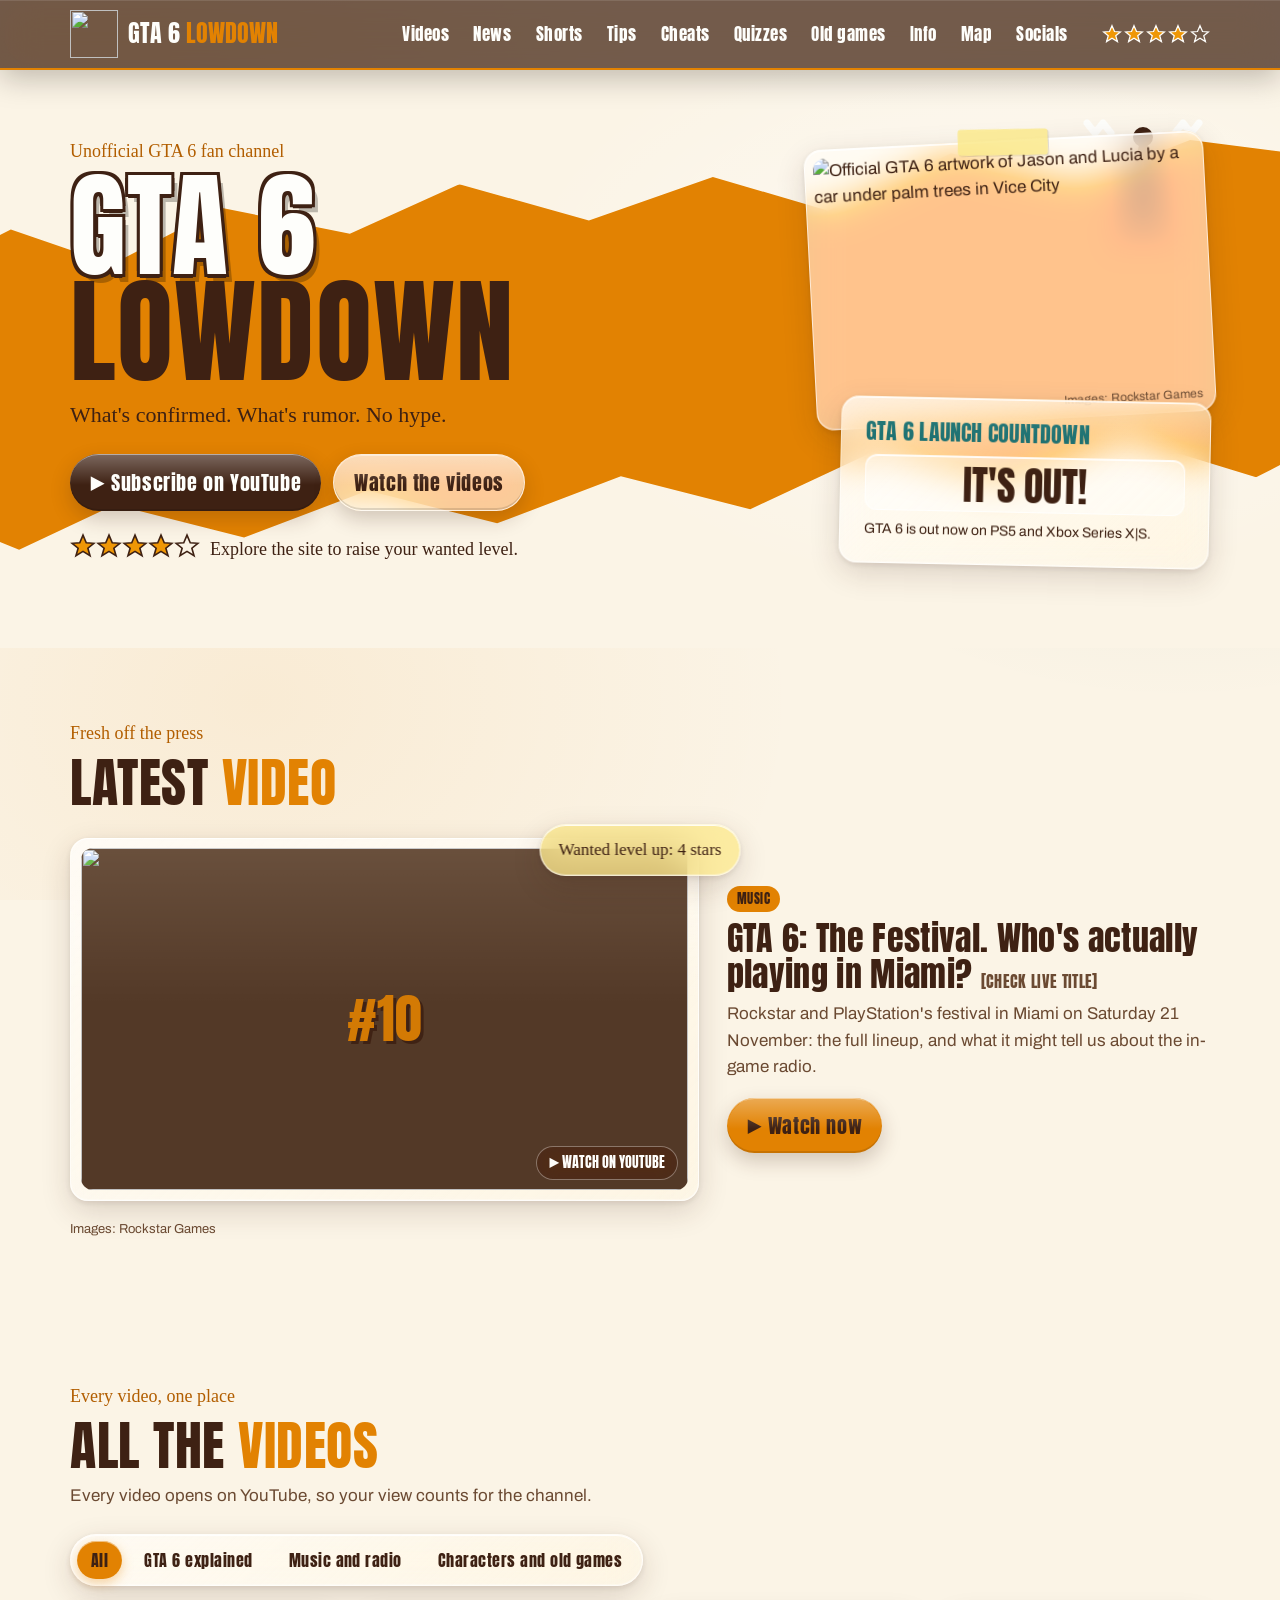
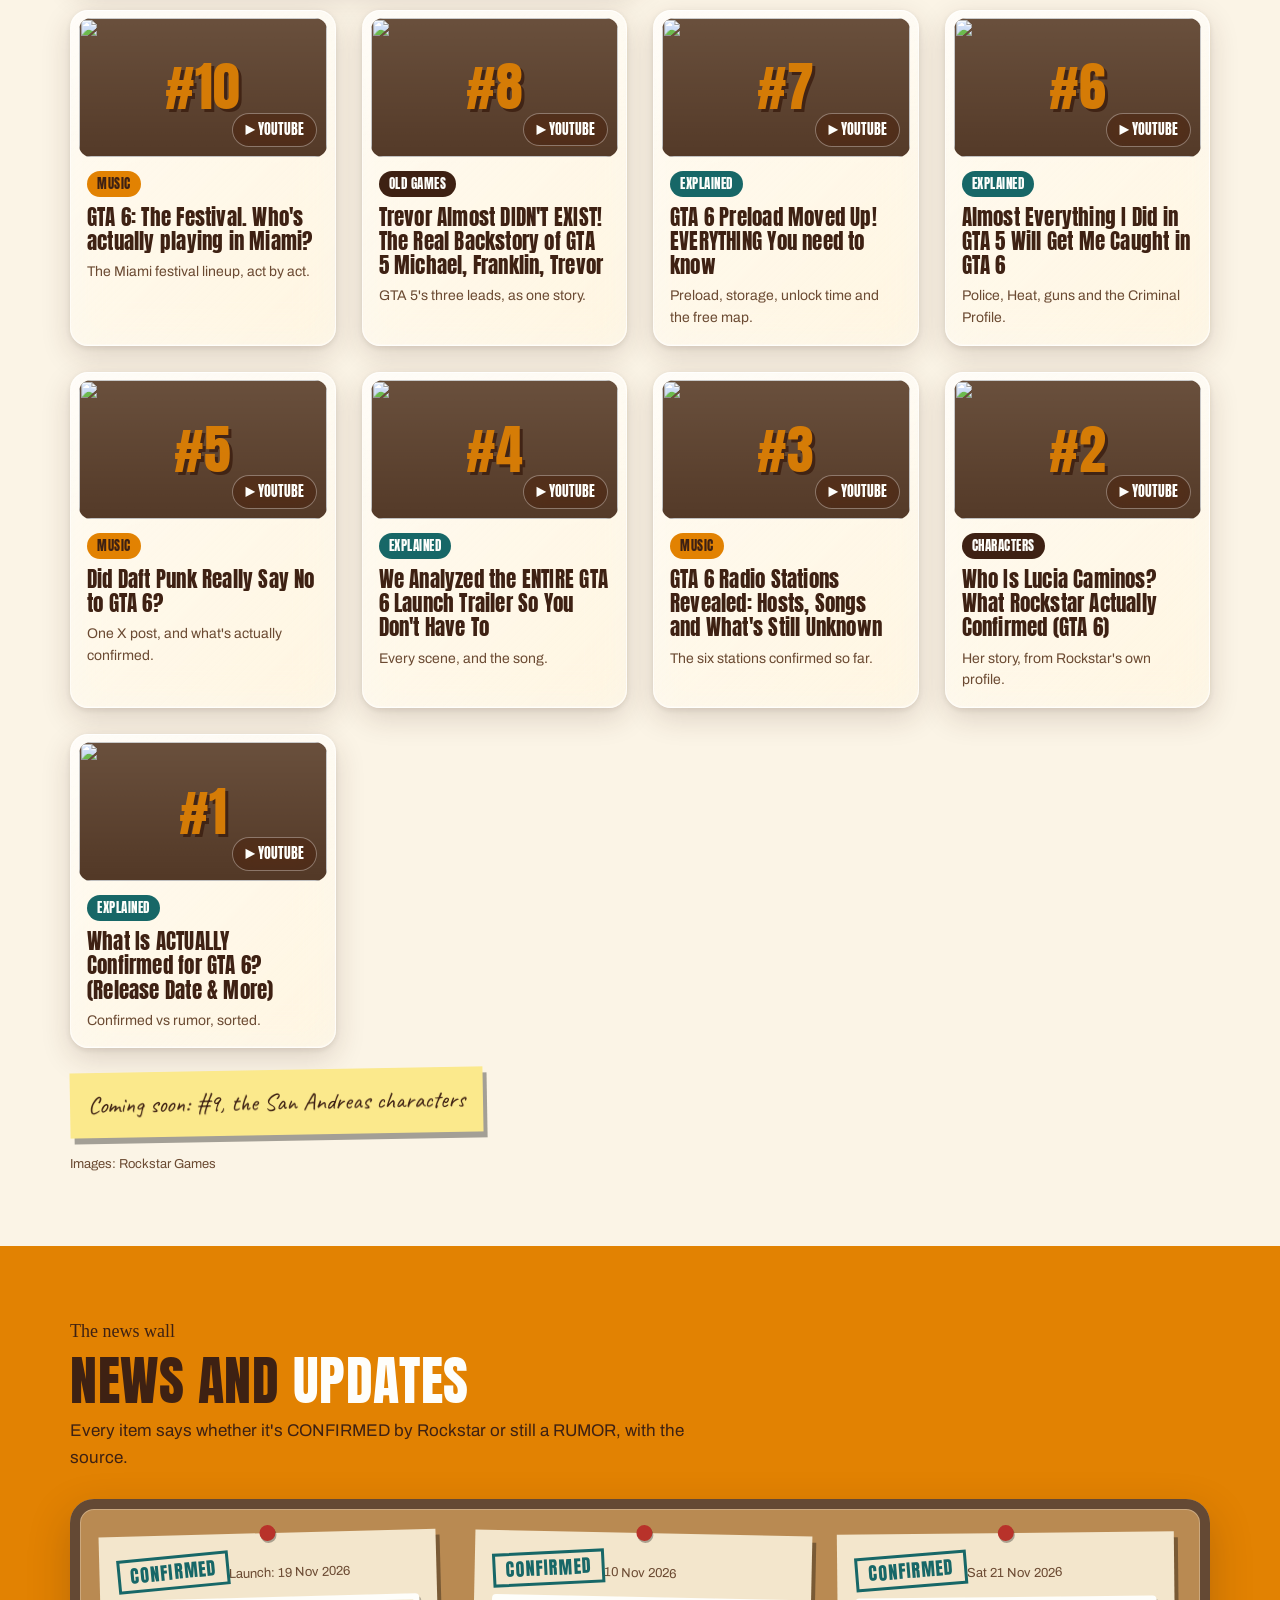
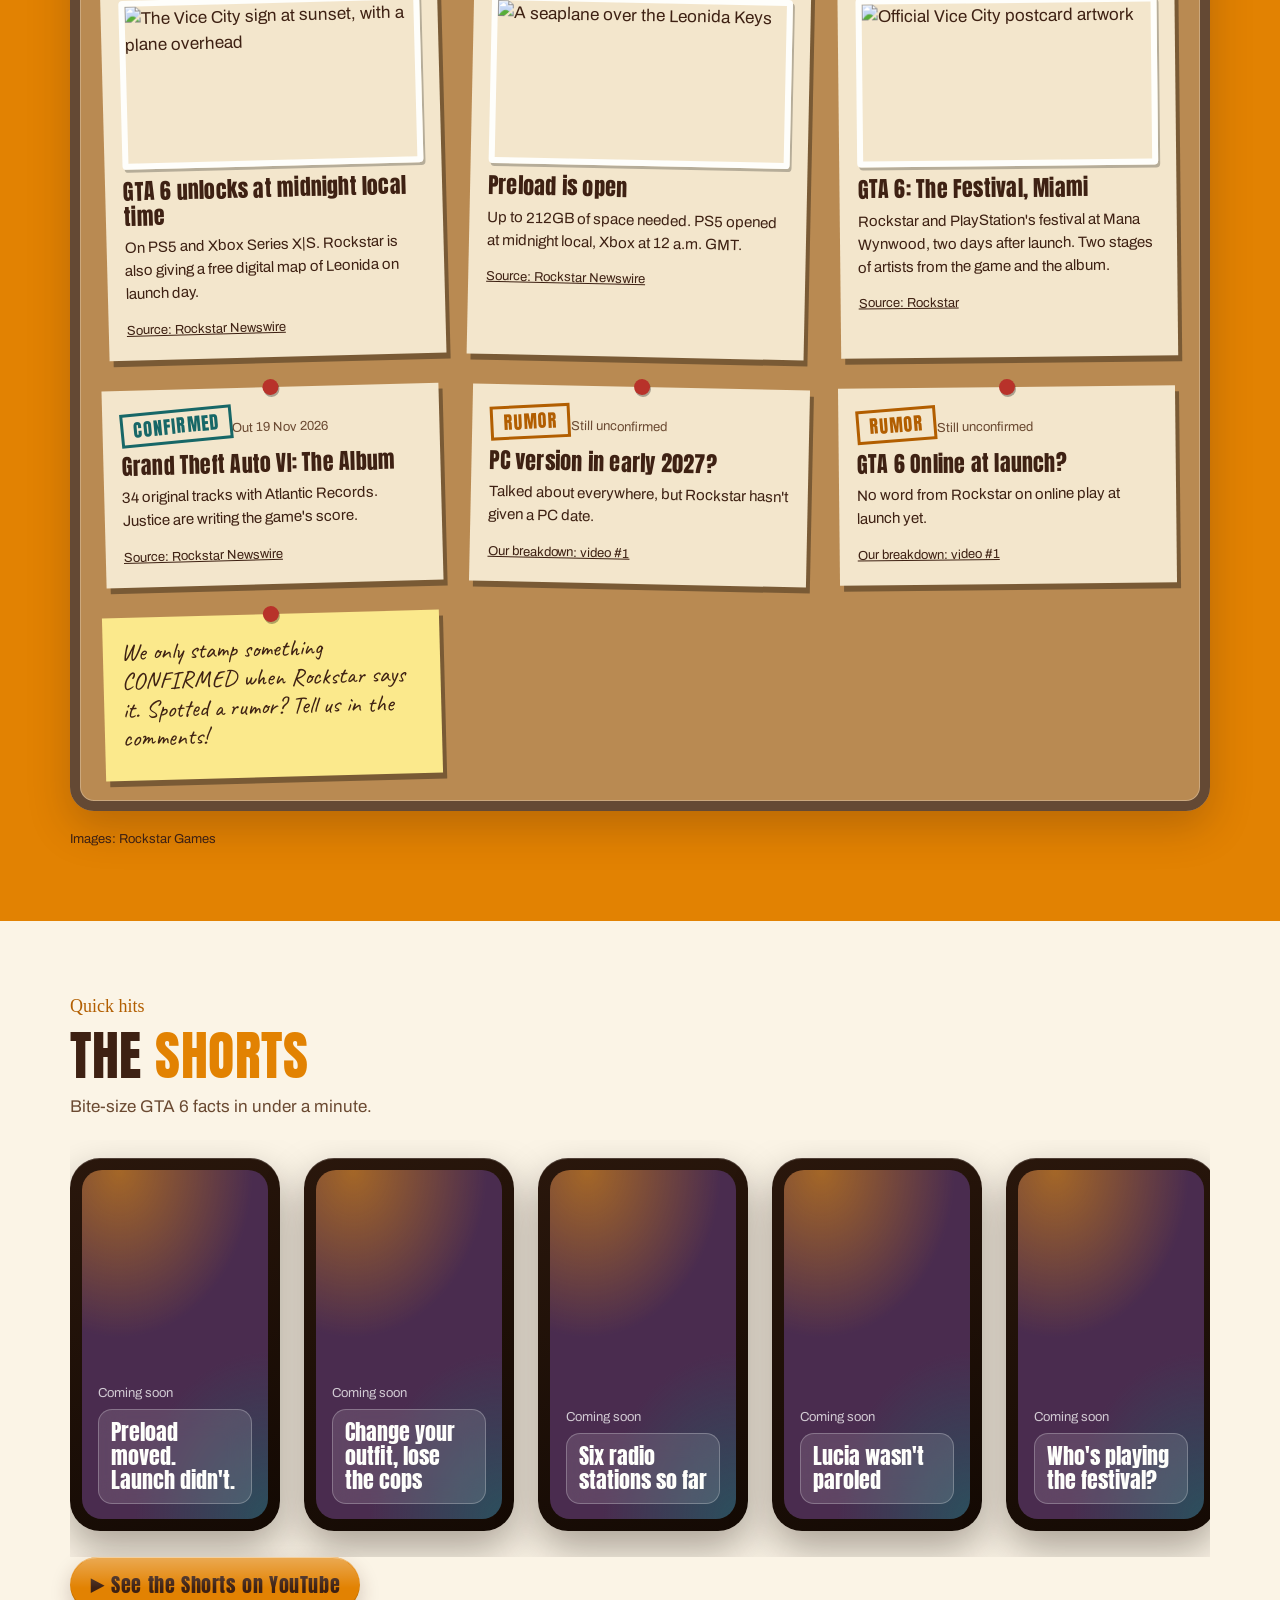
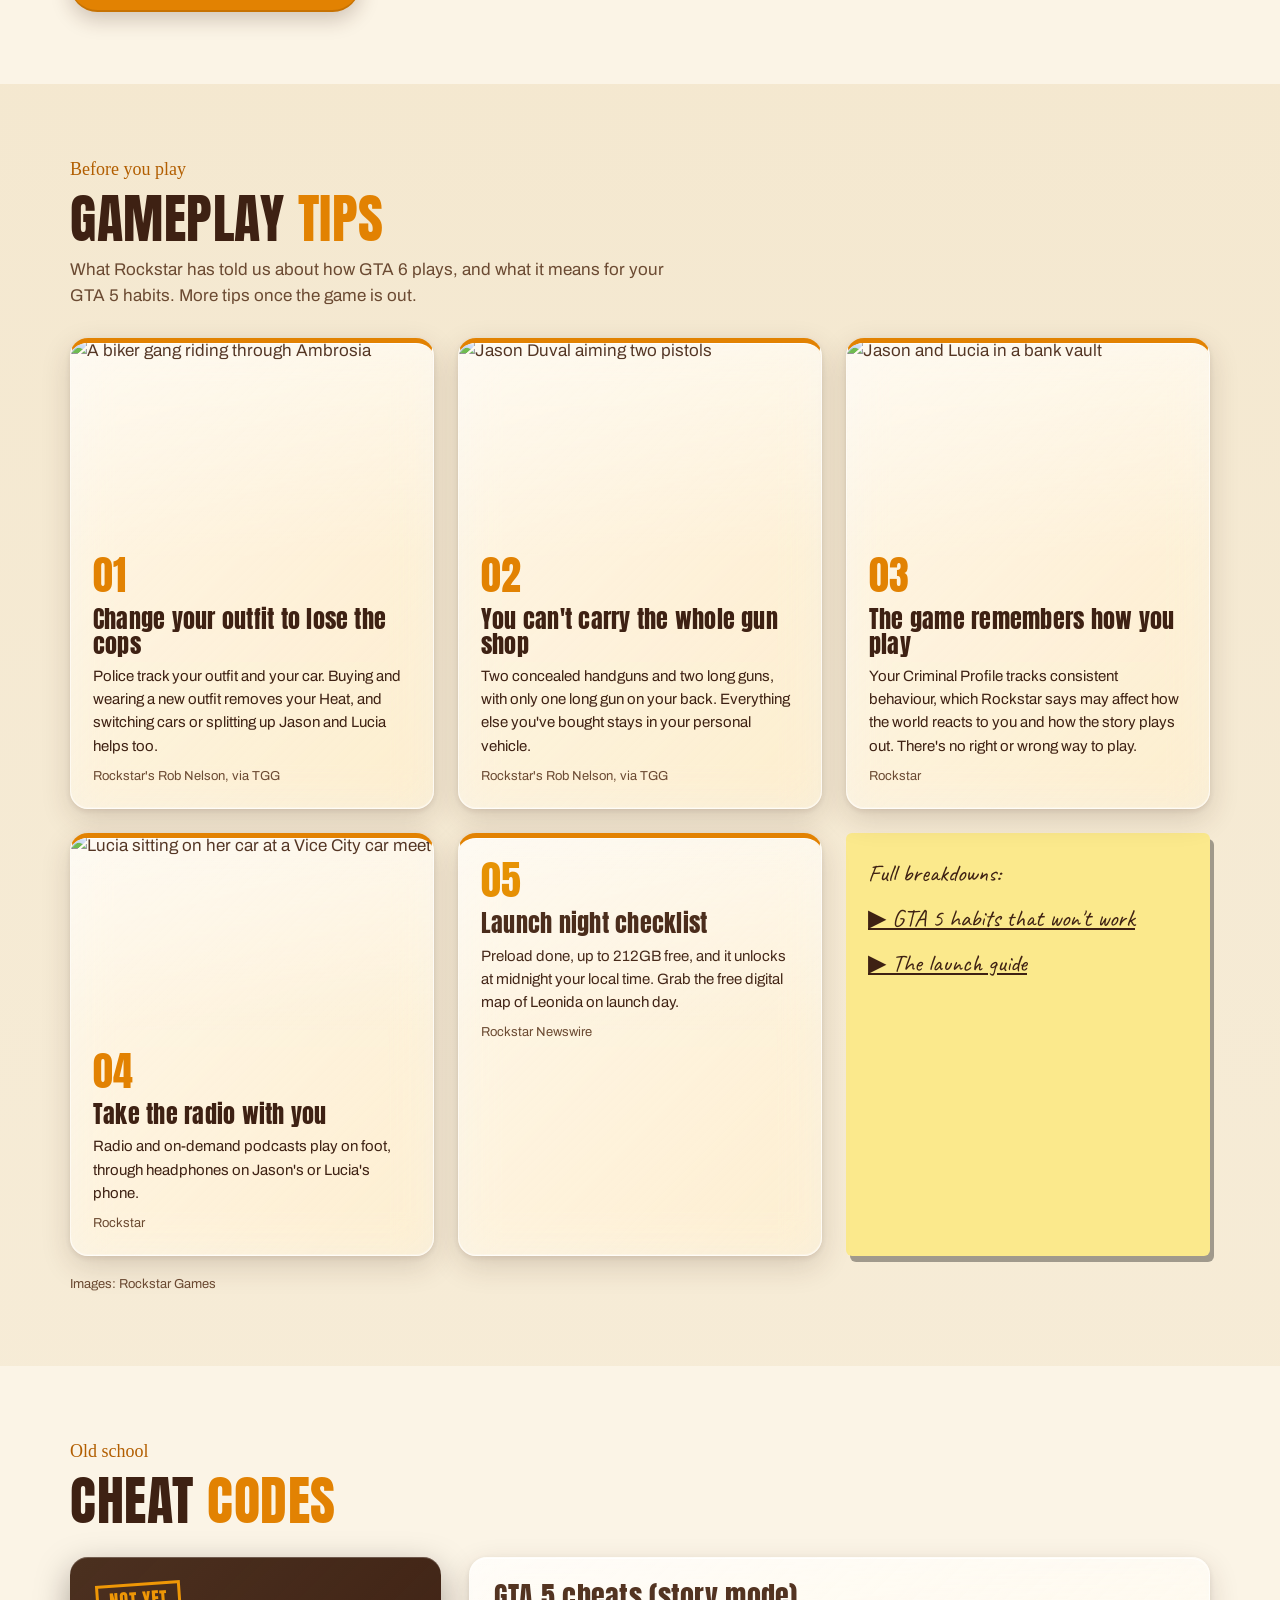
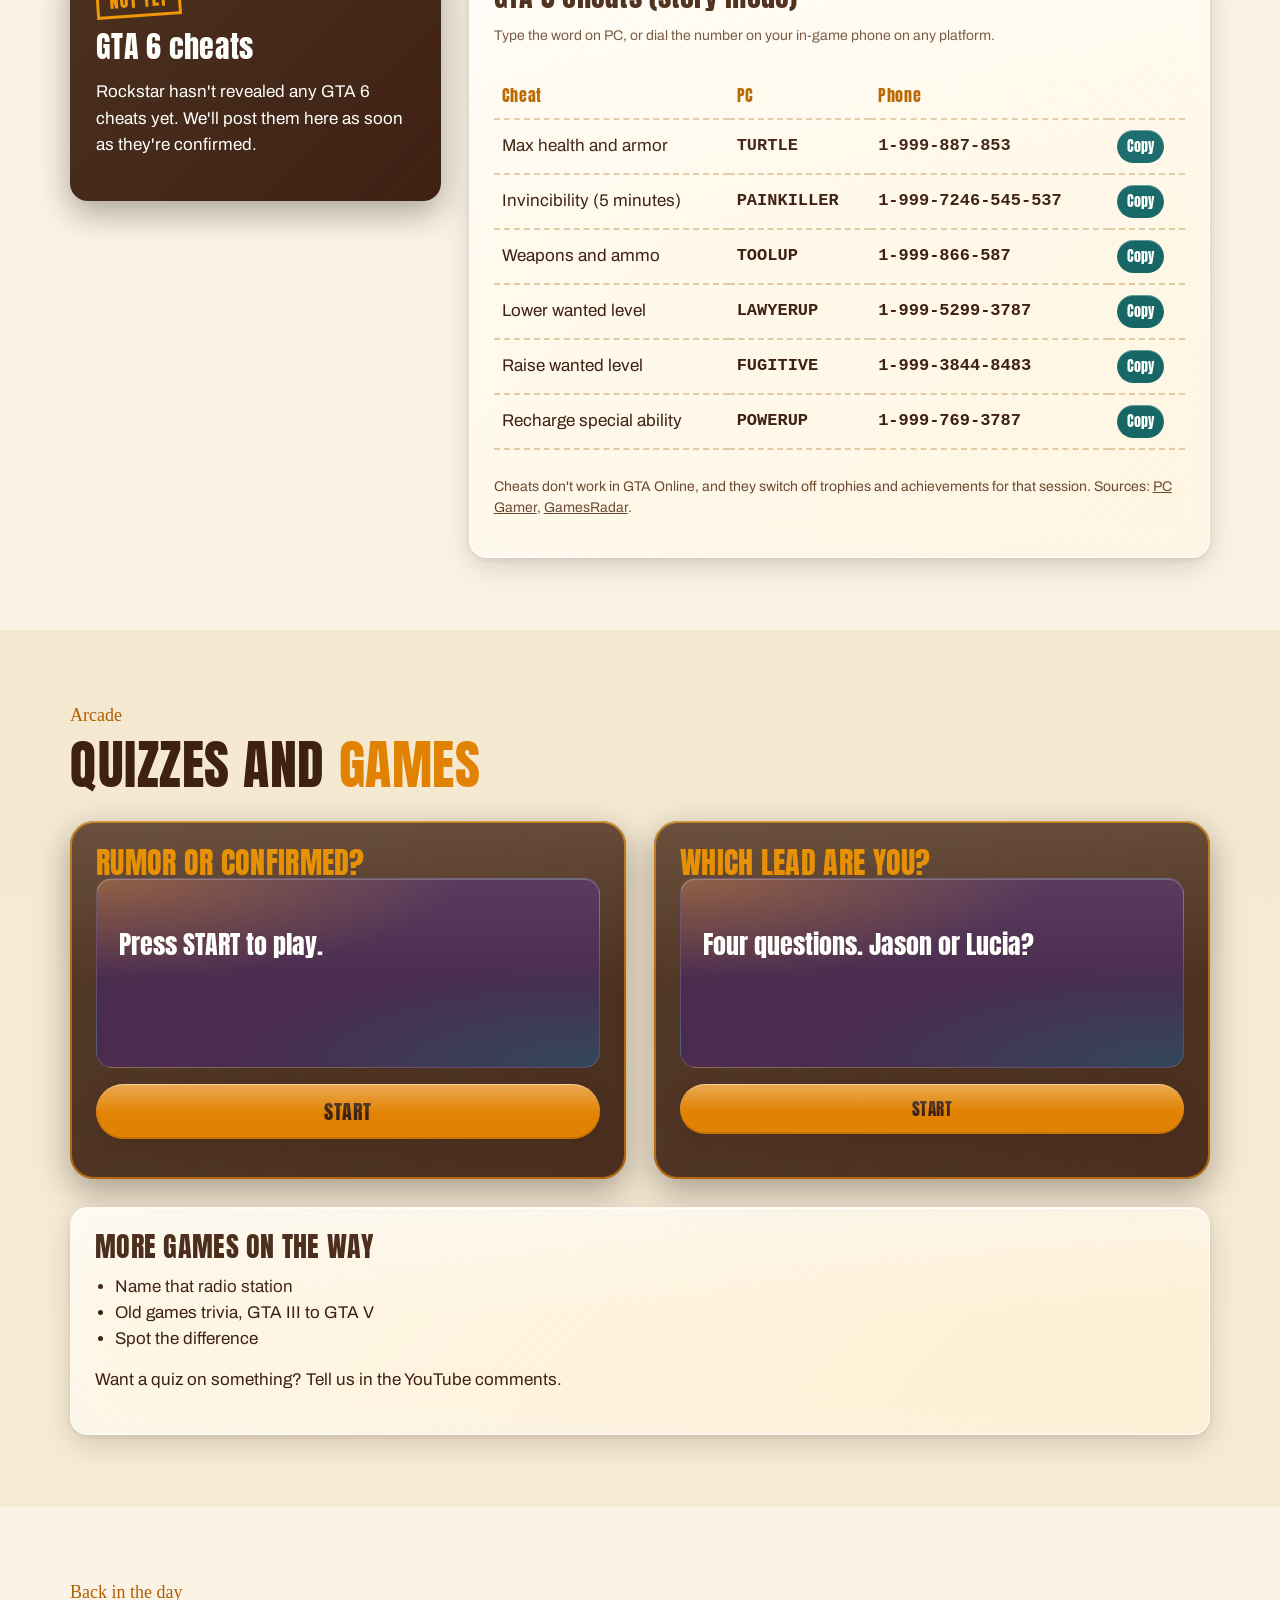
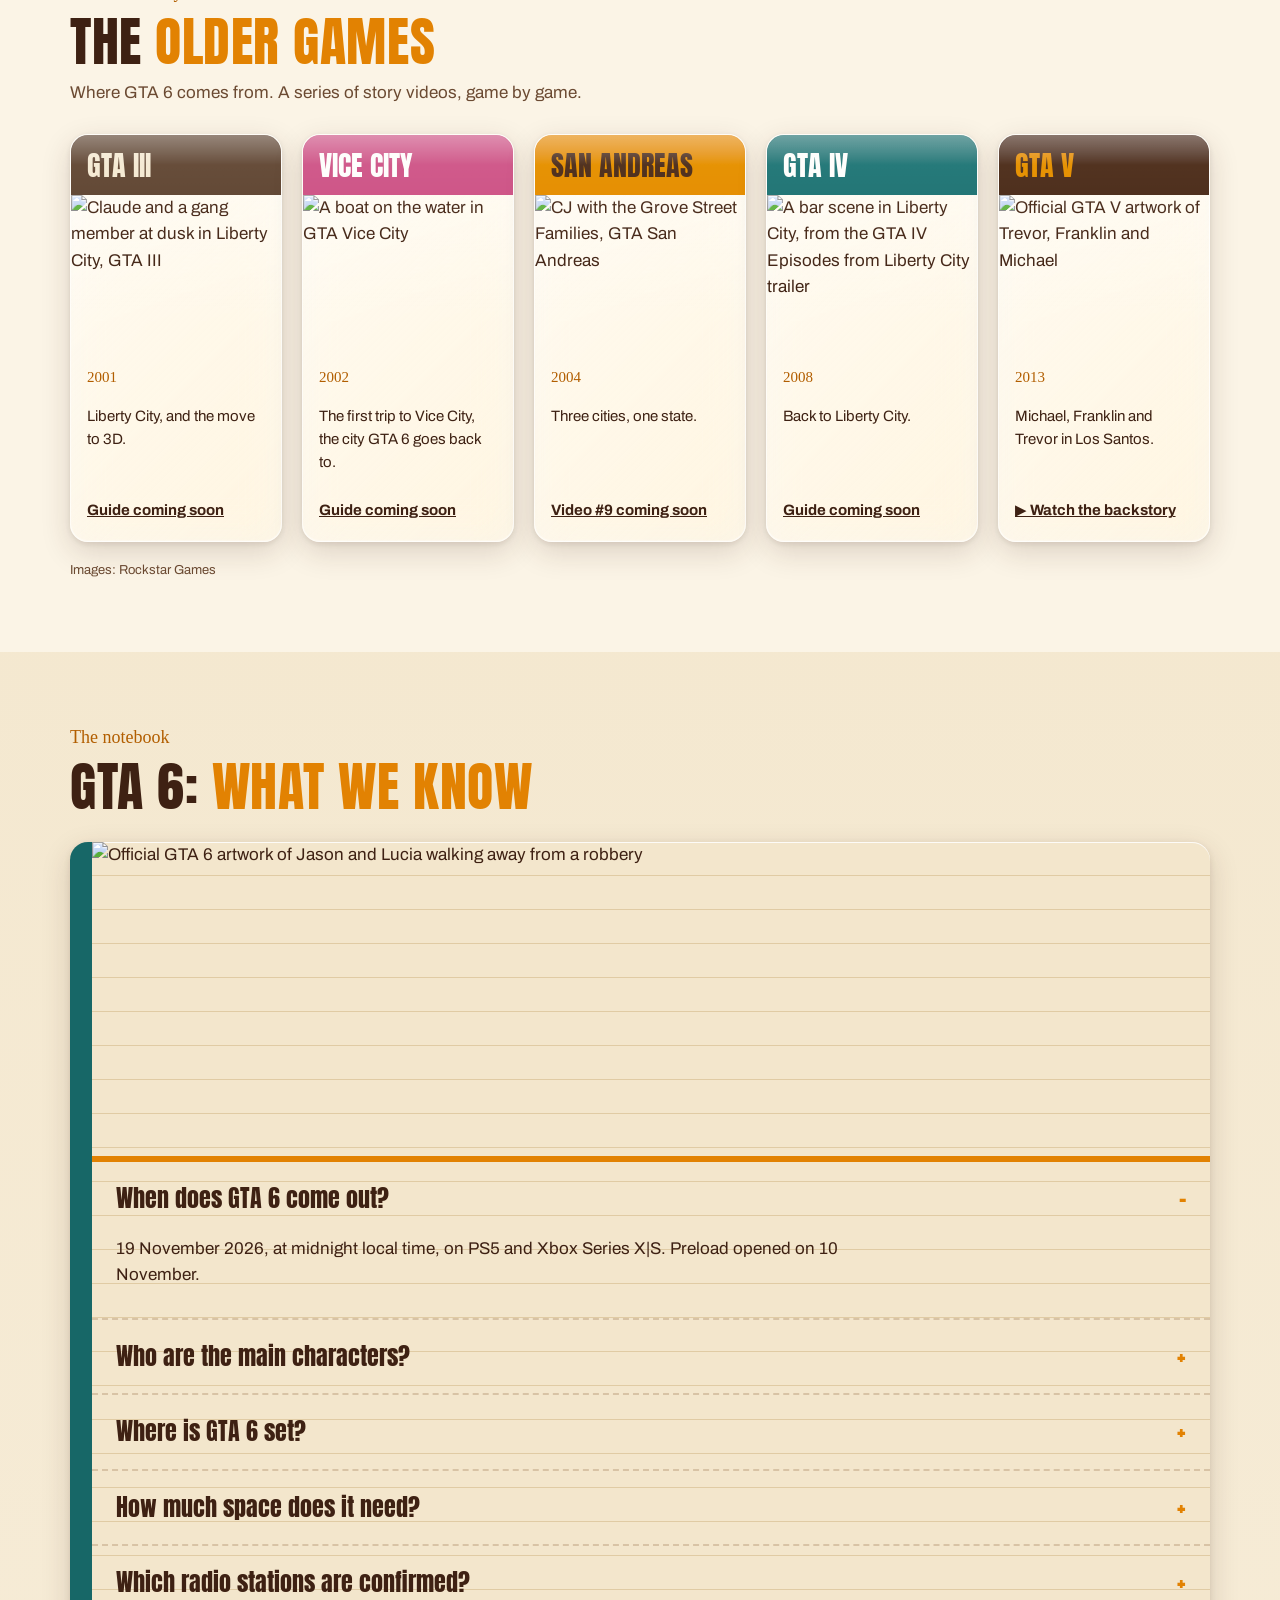
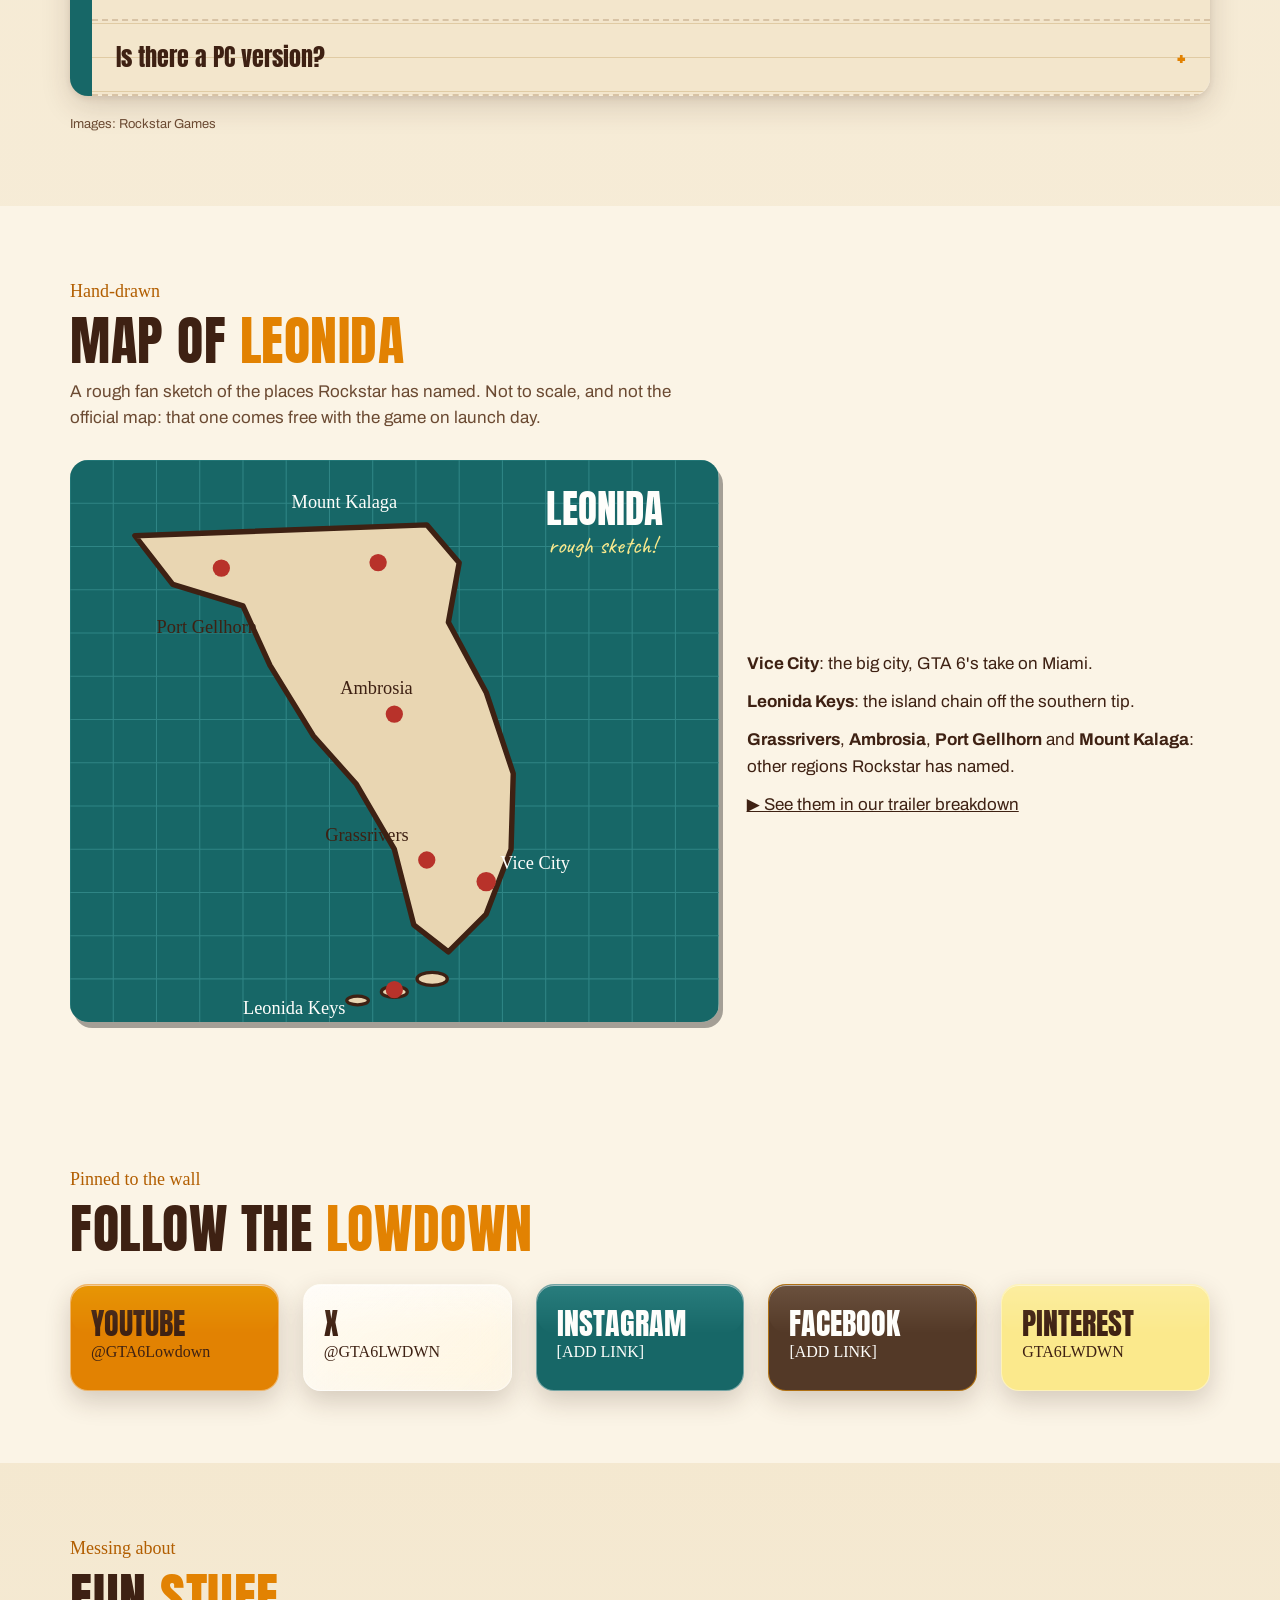
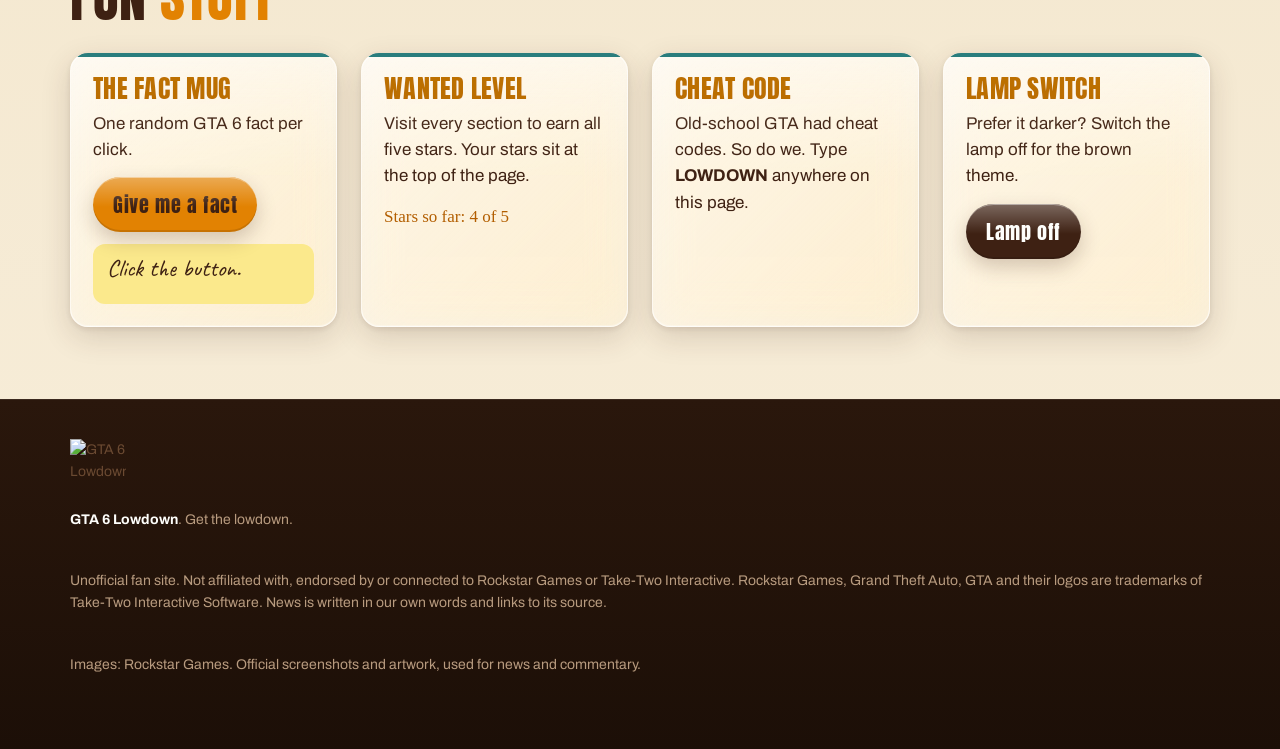
==== index.html @ 41fc249f "Add files via upload" ====
<!DOCTYPE html>
<html lang="en">
<head>
<meta charset="utf-8">
<meta name="viewport" content="width=device-width, initial-scale=1">
<title>GTA 6 Lowdown: GTA 6 news, facts and videos</title>
<meta name="description" content="GTA 6 Lowdown: what Rockstar has actually confirmed about GTA 6, what's still rumor, every video from the channel, quizzes and the older GTA games explained. Unofficial fan site.">
<link rel="preconnect" href="https://fonts.googleapis.com">
<link rel="preconnect" href="https://fonts.gstatic.com" crossorigin>
<link rel="stylesheet" href="https://fonts.googleapis.com/css2?family=Anton&family=Archivo:wght@400;600;700&family=Caveat:wght@600&family=Permanent+Marker&display=swap">
<script type="application/ld+json">
{"@context":"https://schema.org","@type":"Organization","name":"GTA 6 Lowdown","url":"[SITE URL]","logo":"[SITE URL]/img/logo.png","description":"Unofficial GTA 6 fan channel: what's confirmed, what's rumor, and the older games explained.","sameAs":["https://www.youtube.com/@GTA6Lowdown","https://x.com/GTA6LWDWN","https://www.pinterest.com/GTA6LWDWN/"]}
</script>
<style>
:root{
  --brown:#3e2113; --brown-mid:#533927; --orange:#e28202; --orange-b:#ef9706; --white:#fefefb;
  --paper:#f3e6cc; --cork:#b98a52; --sticky:#fbe98c; --teal:#176767; --red:#b8322a; --dusk:#4a2c4f;
  --ground:#fbf4e6; --text:#3e2113; --muted:#6b4a32; --panel:#f3e6cc; --card:#fffdf8; --focus:#176767;
  --display:"Anton",Impact,"Arial Narrow",sans-serif; --marker:"Permanent Marker","Comic Sans MS",cursive;
  --hand:"Caveat","Segoe Print",cursive; --body:"Archivo",system-ui,sans-serif;
  --shadow:4px 6px 0 rgba(0,0,0,.35); --shadow-lift:6px 12px 0 rgba(0,0,0,.35);
}
html[data-theme="dark"] .kicker{color:#b25e00}
html[data-theme="dark"]{--ground:#f3e6cc; --text:#3e2113; --muted:#6b4a32; --panel:#e9d6b2; --card:#f3e6cc; --focus:#ef9706}
*{box-sizing:border-box}
html{scroll-behavior:smooth}
@media (prefers-reduced-motion:reduce){html{scroll-behavior:auto}*{transition:none!important;animation:none!important}}
body{margin:0;background:var(--ground);color:var(--text);font-family:var(--body);font-size:17px;line-height:1.55}
a{color:inherit}
:focus-visible{outline:3px solid var(--focus);outline-offset:3px}
.wrap{max-width:1180px;margin:0 auto;padding:0 20px}
h1,h2,h3{font-family:var(--display);font-weight:400;letter-spacing:.01em;line-height:1.05;margin:0}
h2{font-size:clamp(34px,5vw,54px)}
h2 .w{color:var(--text)} h2 .o{color:var(--orange)}
.kicker{font-family:var(--marker);color:#b25e00;font-size:18px;margin:0 0 6px}
.lede{color:var(--muted);max-width:62ch;margin:10px 0 0}
section{padding:72px 0;position:relative}
.skip{position:absolute;left:-999px;top:0;background:var(--sticky);color:var(--brown);padding:10px 14px;z-index:99}
.skip:focus{left:10px;top:10px}

/* torn paper band */
.torn{background:var(--orange);clip-path:polygon(0 14%,6% 4%,13% 16%,21% 2%,30% 12%,38% 0,47% 13%,56% 3%,64% 15%,73% 1%,82% 12%,90% 2%,100% 10%,100% 88%,93% 100%,84% 86%,75% 97%,66% 85%,57% 99%,48% 87%,39% 98%,30% 86%,21% 97%,12% 85%,5% 96%,0 86%)}

/* nav */
header.top{position:sticky;top:0;z-index:50;background:var(--brown);border-bottom:4px solid var(--orange)}
.nav{display:flex;align-items:center;gap:16px;min-height:68px}
.brand{display:flex;align-items:center;gap:10px;text-decoration:none}
.brand img{width:48px;height:48px}
.brand span{font-family:var(--display);font-size:24px;color:var(--white)} .brand b{font-weight:400;color:var(--orange)}
.nav ul{display:flex;gap:4px;list-style:none;margin:0 0 0 auto;padding:0;flex-wrap:wrap}
.nav ul a{display:block;font-family:var(--display);font-size:17px;letter-spacing:.03em;color:var(--white);text-decoration:none;padding:8px 10px}
.nav ul a:hover{color:var(--orange-b)}
.stars{display:flex;gap:2px;margin-left:8px}
.stars svg{width:20px;height:20px}
.navtoggle{display:none;margin-left:auto;background:none;border:2px solid var(--orange);color:var(--white);font-family:var(--display);font-size:16px;padding:6px 12px;cursor:pointer}
@media (max-width:900px){
  .navtoggle{display:block}
  .nav{flex-wrap:wrap}
  .nav ul{display:none;width:100%;flex-direction:column;padding-bottom:12px}
  .nav ul.open{display:flex}
  .stars{display:none}
}

/* hero */
.hero{padding:0;background:#fbf4e6;color:var(--brown);overflow:hidden}
.hero .band{position:absolute;inset:18% -5% 22% -5%;transform:rotate(-4deg)}
.hero .inner{position:relative;display:grid;grid-template-columns:1.2fr .8fr;gap:30px;align-items:center;padding:70px 20px 80px}
.hero h1{font-size:clamp(56px,9vw,120px);line-height:.92}
.hero h1 .w{color:var(--white);text-shadow:-3px -3px 0 var(--brown),3px -3px 0 var(--brown),-3px 3px 0 var(--brown),3px 3px 0 var(--brown),0 4px 0 var(--brown),6px 8px 0 rgba(0,0,0,.25)} .hero h1 .o{color:var(--brown)}
.hero p.tag{font-family:var(--marker);font-size:22px;margin:14px 0 22px;color:var(--brown)}
.mast{width:120px;height:auto;position:absolute;right:6%;top:6%}
.wanted-hint{display:flex;align-items:center;gap:10px;margin:22px 0 0;font-family:var(--marker);font-size:18px;color:var(--brown)}
.wanted-hint svg polygon{stroke:var(--brown)}
.wanted-hint svg{width:26px;height:26px}
.countdown{background:var(--paper);color:var(--brown);padding:20px 22px;box-shadow:var(--shadow);transform:rotate(2deg);max-width:360px;justify-self:end}
.countdown h3{font-size:22px;color:var(--teal)}
.countdown .num{display:grid;grid-template-columns:repeat(4,1fr);gap:8px;margin:12px 0 8px;text-align:center}
.countdown .num b{display:block;font-family:var(--display);font-size:40px;font-weight:400;line-height:1}
.countdown .num small{font-size:12px;letter-spacing:.06em;text-transform:uppercase}
.countdown p{margin:0;font-size:14px}
@media (max-width:820px){.hero .inner{grid-template-columns:1fr}.countdown{justify-self:start}.mast{display:none}}

.btn{display:inline-flex;align-items:center;gap:8px;font-family:var(--display);font-size:20px;letter-spacing:.03em;text-decoration:none;padding:12px 20px;border:0;cursor:pointer;box-shadow:var(--shadow);transition:transform .15s,box-shadow .15s}
.btn:hover{transform:translateY(-3px);box-shadow:var(--shadow-lift)}
.btn.dark{background:var(--brown);color:var(--white)}
.btn.orange{background:var(--orange);color:var(--brown)}
.btn.paper{background:var(--paper);color:var(--brown)}
.btn.teal{background:var(--teal);color:var(--white)}
.btns{display:flex;flex-wrap:wrap;gap:12px}

/* latest */
.latest{display:grid;grid-template-columns:1.3fr 1fr;gap:28px;align-items:center;margin-top:28px}
@media (max-width:820px){.latest{grid-template-columns:1fr}}

/* video cards */
.filters{display:flex;flex-wrap:wrap;gap:8px;margin:24px 0}
.filters button{font-family:var(--display);font-size:16px;letter-spacing:.03em;background:transparent;color:var(--text);border:2px solid var(--orange);padding:7px 14px;cursor:pointer}
.filters button[aria-pressed="true"]{background:var(--orange);color:var(--brown)}
.grid{display:grid;grid-template-columns:repeat(auto-fill,minmax(260px,1fr));gap:26px}
.vcard{display:block;text-decoration:none;color:var(--brown);background:var(--card);border-top:6px solid var(--orange);box-shadow:var(--shadow);transition:transform .15s,box-shadow .15s}
.vcard:hover,.vcard:focus-visible{transform:translateY(-4px) rotate(-.6deg);box-shadow:var(--shadow-lift)}
.thumb{position:relative;aspect-ratio:16/9;background:var(--brown-mid);overflow:hidden;display:flex;align-items:center;justify-content:center}
.thumb img{position:absolute;inset:0;width:100%;height:100%;object-fit:cover}
.thumb .fb{font-family:var(--display);color:var(--orange);font-size:54px;opacity:.9}
.thumb .play{position:absolute;right:10px;bottom:10px;background:var(--orange);color:var(--brown);font-family:var(--display);font-size:14px;padding:4px 10px}
.vcard .meta{padding:14px 16px 16px}
.vcard h3{font-size:21px;line-height:1.15}
.vcard p{margin:8px 0 0;font-size:14px;color:#6b4a32}
.chip{display:inline-block;font-family:var(--display);font-size:13px;letter-spacing:.04em;padding:2px 8px;margin-bottom:8px}
.chip.ex{background:var(--teal);color:var(--white)} .chip.mu{background:var(--orange);color:var(--brown)} .chip.ch{background:var(--brown);color:var(--white)}
.vcard[hidden]{display:none}

/* corkboard news */
.cork{background:var(--cork);padding:34px;border:14px solid var(--brown-mid);box-shadow:var(--shadow);display:grid;grid-template-columns:repeat(auto-fill,minmax(250px,1fr));gap:30px;margin-top:28px}
.clip{background:var(--paper);color:var(--brown);padding:20px 18px 18px;box-shadow:var(--shadow);position:relative}
.clip:nth-child(3n+1){transform:rotate(-1.5deg)} .clip:nth-child(3n+2){transform:rotate(1.2deg)} .clip:nth-child(3n){transform:rotate(-.6deg)}
.clip::before{content:"";position:absolute;top:-8px;left:50%;width:16px;height:16px;border-radius:999px;background:var(--red);box-shadow:1px 2px 0 rgba(0,0,0,.3);transform:translateX(-50%)}
.clip time{font-size:13px;color:#6b4a32}
.clip h3{font-size:22px;margin:4px 0 8px;line-height:1.1}
.clip p{margin:0 0 10px;font-size:15px}
.clip .src{font-size:13px}
.stamp{display:inline-block;font-family:var(--display);font-size:18px;letter-spacing:.06em;border:3px solid;padding:0 10px;transform:rotate(-4deg);margin-bottom:6px}
.stamp.yes{color:var(--teal)} .stamp.no{color:#b25e00}
.clip.sticky{background:var(--sticky)}
.clip.sticky p{font-family:var(--hand);font-size:24px;line-height:1.2}

/* shorts */
.phones{display:flex;gap:24px;overflow-x:auto;padding:18px 4px 26px;margin-top:20px;scroll-snap-type:x mandatory}
.phone{flex:0 0 210px;aspect-ratio:9/16;background:#140a04;border-radius:26px;padding:12px;box-shadow:var(--shadow);scroll-snap-align:start}
.phone .scr{height:100%;border-radius:16px;background:var(--dusk);color:var(--white);display:flex;flex-direction:column;justify-content:flex-end;padding:16px}
.phone .scr b{font-family:var(--display);font-weight:400;font-size:22px;line-height:1.1}
.phone .scr span{font-size:13px;color:var(--muted)}
.note{background:var(--sticky);color:var(--brown);font-family:var(--hand);font-size:24px;padding:14px 18px;box-shadow:var(--shadow);display:inline-block;transform:rotate(-1deg)}

/* quiz */
.quizbox{display:grid;grid-template-columns:1fr 1fr;gap:28px;margin-top:28px}
@media (max-width:820px){.quizbox{grid-template-columns:1fr}}
.quizbox .machine.lead .answers .btn{font-size:17px}
.machine{background:var(--brown-mid);border:6px solid var(--orange);padding:26px;box-shadow:var(--shadow);color:var(--white)}
.screen{background:var(--dusk);padding:22px;min-height:190px;display:flex;flex-direction:column;justify-content:center}
.screen .q{font-family:var(--display);font-size:26px;line-height:1.15}
.screen .fbk{margin-top:12px;font-size:15px;color:var(--sticky);min-height:44px}
.answers{display:flex;gap:12px;margin-top:16px;flex-wrap:wrap}
.answers .btn{flex:1;justify-content:center;min-width:140px}
.score{font-family:var(--display);font-size:18px;margin-top:14px;color:var(--orange-b)}
.soon{background:var(--card);color:var(--brown);padding:24px;box-shadow:var(--shadow)}
.soon h3{font-size:28px}
.soon ul{margin:12px 0 0;padding-left:20px}

/* old games */
.shelf{display:grid;grid-template-columns:repeat(5,1fr);gap:16px;margin-top:28px;border-bottom:16px solid var(--brown-mid);padding-bottom:0}
@media (max-width:900px){.shelf{grid-template-columns:repeat(2,1fr);border-bottom:0}}
.case{background:var(--card);color:var(--brown);box-shadow:var(--shadow);display:flex;flex-direction:column}
.case .spine{font-family:var(--display);font-size:28px;padding:16px;line-height:1}
.case:nth-child(1) .spine{background:var(--brown-mid);color:var(--paper)}
.case:nth-child(2) .spine{background:#c8467a;color:var(--white)}
.case:nth-child(3) .spine{background:var(--orange);color:var(--brown)}
.case:nth-child(4) .spine{background:var(--teal);color:var(--white)}
.case:nth-child(5) .spine{background:var(--brown);color:var(--orange)}
.case .body{padding:14px 16px 18px;font-size:15px;flex:1;display:flex;flex-direction:column}
.case .yr{font-family:var(--marker);color:#b25e00}
.case a{margin-top:auto;padding-top:10px;font-weight:700}

/* info notebook */
.notebook{background:var(--paper);color:var(--brown);box-shadow:var(--shadow);margin-top:28px;border-left:22px solid var(--teal);background-image:repeating-linear-gradient(transparent 0 33px,#e0cba4 33px 34px)}
details{border-bottom:2px dashed #d8c3a5;padding:0 24px}
summary{font-family:var(--display);font-size:24px;padding:18px 0;cursor:pointer;list-style:none;display:flex;justify-content:space-between;gap:12px}
summary::after{content:"+";color:var(--orange)} details[open] summary::after{content:"–"}
details .ans{padding:0 0 20px;max-width:75ch}
details .ans p{margin:0 0 10px}

/* socials */
.cards{display:grid;grid-template-columns:repeat(auto-fill,minmax(200px,1fr));gap:24px;margin-top:28px}
.post{display:block;text-decoration:none;padding:24px 20px;box-shadow:var(--shadow);transition:transform .15s,box-shadow .15s}
.post:hover,.post:focus-visible{transform:translateY(-4px) rotate(1deg);box-shadow:var(--shadow-lift)}
.post b{display:block;font-family:var(--display);font-weight:400;font-size:30px;line-height:1}
.post span{font-family:var(--marker);font-size:16px}
.p1{background:var(--orange);color:var(--brown)} .p2{background:var(--paper);color:var(--brown)} .p3{background:var(--teal);color:var(--white)}
.p4{background:var(--brown-mid);color:var(--white);border:3px solid var(--orange)} .p5{background:var(--sticky);color:var(--brown)}

/* fun */
.funrow{display:grid;grid-template-columns:repeat(auto-fill,minmax(260px,1fr));gap:24px;margin-top:28px}
.fun{background:var(--card);border-top:6px solid var(--teal);padding:22px;box-shadow:var(--shadow)}
.fun h3{font-size:26px;color:#b25e00}
.fun p{margin:8px 0 14px}
.factout{font-family:var(--hand);font-size:24px;line-height:1.2;min-height:60px;background:var(--sticky);color:var(--brown);padding:10px 14px;margin-top:12px}

section.band-or{background:var(--orange);color:var(--brown)}
section.band-or h2 .w{color:var(--brown)} section.band-or h2 .o{color:var(--white)} section.band-or .kicker{color:var(--brown)} section.band-or .lede{color:var(--brown)}
.tipgrid{display:grid;grid-template-columns:repeat(auto-fill,minmax(300px,1fr));gap:24px;margin-top:28px}
.tip{background:var(--card);color:var(--brown);padding:22px;box-shadow:var(--shadow);border-left:8px solid var(--orange)}
.tip .tn{font-family:var(--display);font-size:40px;color:var(--orange);line-height:1}
.tip h3{font-size:24px;margin:6px 0 8px}
.tip p{margin:0 0 8px;font-size:15px}
.tip .src{font-size:13px;color:#6b4a32;margin:0}
.tip.sticky{background:var(--sticky);border-left:0;font-family:var(--hand);font-size:24px}
.tip.sticky p{font-size:24px}
.cheatwrap{display:grid;grid-template-columns:.8fr 1.6fr;gap:28px;margin-top:28px;align-items:start}
@media (max-width:820px){.cheatwrap{grid-template-columns:1fr}}
.gta6cheat{background:var(--brown);color:var(--white);padding:26px;box-shadow:var(--shadow)}
.gta6cheat h3{font-size:30px;margin:8px 0}
.gta6cheat .stamp{color:var(--orange-b)}
.cheatbox{background:var(--card);color:var(--brown);padding:24px;box-shadow:var(--shadow)}
.cheatbox h3{font-size:28px}
.small{font-size:14px;color:#6b4a32}
.tablewrap{overflow-x:auto}
table{border-collapse:collapse;width:100%;min-width:520px;margin:12px 0}
th,td{text-align:left;padding:10px 8px;border-bottom:2px dashed #e0cba4}
th{font-family:var(--display);font-weight:400;font-size:16px;letter-spacing:.04em;color:#b25e00}
td:nth-child(2),td:nth-child(3){font-family:ui-monospace,Consolas,monospace;font-weight:700}
.copy{font-family:var(--display);font-size:14px;background:var(--teal);color:var(--white);border:0;padding:6px 10px;cursor:pointer}
.mapbox{display:grid;grid-template-columns:1.4fr 1fr;gap:28px;margin-top:28px;align-items:center}
.mapbox svg{width:100%;height:auto;box-shadow:var(--shadow)}
@media (max-width:820px){.mapbox{grid-template-columns:1fr}}
.mapnotes p{margin:0 0 12px}
footer{background:#2a170c;color:var(--muted);padding:40px 0 60px;font-size:14px}
footer .wrap{display:grid;gap:12px}
footer img{width:56px}
.toast{position:fixed;left:50%;bottom:24px;transform:translateX(-50%);background:var(--sticky);color:var(--brown);font-family:var(--marker);padding:12px 18px;box-shadow:var(--shadow);z-index:80}
.toast[hidden]{display:none}
.sr{position:absolute;width:1px;height:1px;overflow:hidden;clip:rect(0 0 0 0)}

/* official Rockstar images */
.credit{font-size:13px;color:var(--muted);margin:18px 0 0}
section.band-or .credit{color:var(--brown)}
.heroside{justify-self:end;max-width:420px;width:100%;position:relative}
.heroart{margin:0 0 -22px 20px;background:var(--white);padding:10px 10px 12px;box-shadow:var(--shadow);transform:rotate(-3deg);position:relative}
.heroart::before{content:"";position:absolute;top:-12px;left:50%;width:90px;height:26px;background:rgba(251,233,140,.85);transform:translateX(-50%) rotate(2deg);box-shadow:1px 1px 0 rgba(0,0,0,.15)}
.heroart img{display:block;width:100%;height:auto;aspect-ratio:16/10;object-fit:cover;object-position:50% 30%}
.heroart figcaption{font-size:12px;color:var(--muted);margin-top:6px;text-align:right}
.heroside .countdown{position:relative;z-index:1;max-width:none;margin-left:auto;width:88%}
@media (max-width:820px){.heroside{justify-self:start}}
.thumb img.fbimg{z-index:0}
.thumb img.yt{z-index:2}
.thumb .fb{position:relative;z-index:1;text-shadow:3px 3px 0 var(--brown)}
.thumb .play{z-index:3}
.clip .pic{display:block;width:100%;aspect-ratio:16/9;object-fit:cover;border:6px solid var(--white);box-shadow:2px 3px 0 rgba(0,0,0,.25);margin:4px 0 10px}
.tip .pic{display:block;width:calc(100% + 44px);margin:-22px -22px 14px;aspect-ratio:16/9;object-fit:cover}
.tip .pic.top{object-position:50% 25%}
.nbart{display:block;width:100%;height:320px;object-fit:cover;object-position:50% 2%;border-bottom:6px solid var(--orange)}
.case .art{display:block;width:100%;aspect-ratio:4/3;object-fit:cover;border-bottom:4px solid var(--brown)}

/* ===== liquid glass layer (v02) ===== */
:root{
  --glass:linear-gradient(135deg,rgba(255,255,255,.62),rgba(255,250,240,.28));
  --glass-dark:linear-gradient(135deg,rgba(83,57,39,.62),rgba(62,33,19,.42));
  --glass-edge:1px solid rgba(255,255,255,.65);
  --glass-edge-dark:1px solid rgba(255,255,255,.16);
  --glass-shadow:0 10px 30px rgba(62,33,19,.16),0 2px 6px rgba(62,33,19,.10),inset 0 1px 0 rgba(255,255,255,.85),inset 0 -1px 0 rgba(255,255,255,.25);
  --glass-shadow-dark:0 12px 34px rgba(20,10,4,.35),inset 0 1px 0 rgba(255,255,255,.22);
  --blur:blur(18px) saturate(170%);
  --r:18px;
}
/* soft colour blobs so the glass has something to bend */
body{background:
  radial-gradient(900px 600px at 8% 12%,rgba(226,130,2,.10),transparent 60%),
  radial-gradient(800px 600px at 92% 38%,rgba(23,103,103,.08),transparent 60%),
  radial-gradient(900px 700px at 20% 78%,rgba(226,130,2,.08),transparent 60%),
  var(--ground);background-attachment:fixed}
section[style*="--panel"]{background:linear-gradient(180deg,rgba(243,230,204,.85),rgba(243,230,204,.6))!important}

/* header: frosted brown */
header.top{background:rgba(62,33,19,.72);-webkit-backdrop-filter:var(--blur);backdrop-filter:var(--blur);border-bottom:0;box-shadow:0 1px 0 rgba(255,255,255,.10) inset,0 2px 0 var(--orange),0 10px 30px rgba(20,10,4,.25)}
.nav ul a{border-radius:999px;transition:background .2s,color .2s}
.nav ul a:hover{background:rgba(255,255,255,.10);color:var(--orange-b)}
.navtoggle{border-radius:999px;background:rgba(255,255,255,.08)}

/* glass surfaces */
.countdown,.vcard,.tip,.soon,.cheatbox,.fun,.case,.notebook,.filters,.heroart,.toast{
  border-radius:var(--r)}
.countdown,.vcard,.tip:not(.sticky),.soon,.cheatbox,.fun,.case{
  background:var(--glass);border:var(--glass-edge);box-shadow:var(--glass-shadow);
  -webkit-backdrop-filter:var(--blur);backdrop-filter:var(--blur);overflow:hidden;position:relative}
/* specular sheen across the top of each pane */
.countdown::after,.vcard::after,.tip:not(.sticky)::after,.soon::after,.cheatbox::after,.fun::after,.case::after,.machine::after,.post::after{
  content:"";position:absolute;inset:0 0 auto 0;height:46%;pointer-events:none;border-radius:inherit;
  background:linear-gradient(180deg,rgba(255,255,255,.38),rgba(255,255,255,0));mix-blend-mode:soft-light}

/* hero */
.hero{background:radial-gradient(700px 420px at 78% 40%,rgba(255,255,255,.55),transparent 70%),#fbf4e6}
.heroart{padding:8px;background:rgba(255,255,255,.55);border:var(--glass-edge);box-shadow:var(--glass-shadow);-webkit-backdrop-filter:var(--blur);backdrop-filter:var(--blur)}
.heroart img{border-radius:12px}
.heroart::before{border-radius:3px}
.heroart figcaption{padding:0 4px}
.countdown{transform:rotate(1.2deg);padding:22px 24px}
.countdown .num>div{background:rgba(255,255,255,.45);border:1px solid rgba(255,255,255,.7);border-radius:12px;padding:8px 0 6px;box-shadow:inset 0 1px 0 rgba(255,255,255,.9)}

/* buttons: glossy pills */
.btn{border-radius:999px;box-shadow:0 8px 20px rgba(62,33,19,.22),inset 0 1px 0 rgba(255,255,255,.45),inset 0 -2px 0 rgba(0,0,0,.12);position:relative;overflow:hidden}
.btn::before{content:"";position:absolute;inset:0 0 45% 0;border-radius:999px 999px 40% 40%/999px 999px 100% 100%;background:linear-gradient(180deg,rgba(255,255,255,.32),rgba(255,255,255,0));pointer-events:none}
.btn:hover{box-shadow:0 14px 28px rgba(62,33,19,.28),inset 0 1px 0 rgba(255,255,255,.5),inset 0 -2px 0 rgba(0,0,0,.12)}
.btn.paper{background:rgba(255,255,255,.6);border:var(--glass-edge);-webkit-backdrop-filter:var(--blur);backdrop-filter:var(--blur)}
.copy{border-radius:999px;box-shadow:inset 0 1px 0 rgba(255,255,255,.35)}

/* video filters: segmented glass */
.filters{display:inline-flex;padding:6px;background:var(--glass);border:var(--glass-edge);box-shadow:var(--glass-shadow);-webkit-backdrop-filter:var(--blur);backdrop-filter:var(--blur);border-radius:999px}
.filters button{border:0;border-radius:999px;transition:background .2s,box-shadow .2s}
.filters button[aria-pressed="true"]{box-shadow:0 4px 12px rgba(226,130,2,.35),inset 0 1px 0 rgba(255,255,255,.5)}
@media (max-width:620px){.filters{display:flex;flex-wrap:nowrap;overflow-x:auto;max-width:100%;scrollbar-width:none}.filters::-webkit-scrollbar{display:none}.filters button{white-space:nowrap;flex:0 0 auto}}

/* video cards */
.vcard{border-top:0}
.vcard .thumb{border-radius:12px;margin:8px 8px 0}
.vcard:hover,.vcard:focus-visible{transform:translateY(-5px);box-shadow:0 18px 40px rgba(62,33,19,.22),inset 0 1px 0 rgba(255,255,255,.9)}
.thumb .play{border-radius:999px;background:rgba(62,33,19,.45);color:var(--white);border:1px solid rgba(255,255,255,.35);-webkit-backdrop-filter:blur(10px) saturate(160%);backdrop-filter:blur(10px) saturate(160%);padding:5px 12px}
.latest .vcard .thumb{margin:10px}
.chip{border-radius:999px;padding:3px 10px}

/* news wall: paper clippings stay, the board gets a glass frame */
.cork{border-radius:24px;border:0;box-shadow:inset 0 0 0 10px rgba(83,57,39,.85),inset 0 0 0 11px rgba(255,255,255,.25),0 16px 40px rgba(62,33,19,.25)}
.clip .pic{border-radius:4px}

/* tips */
.tip{border-left:0}
.tip:not(.sticky){border-top:5px solid var(--orange)}
.tip .pic{margin-top:-27px}
.tip.sticky{border-radius:6px}

/* notebook and cases */
.notebook{overflow:hidden;box-shadow:var(--glass-shadow)}
.case{border:var(--glass-edge)}
.case .spine{position:relative}
.case .spine::after{content:"";position:absolute;inset:0 0 50% 0;background:linear-gradient(180deg,rgba(255,255,255,.28),rgba(255,255,255,0))}
.case .art{border-bottom:0}
.shelf{border-bottom:0;gap:20px}

/* shorts phones: glass screens */
.phone{border-radius:30px;background:linear-gradient(160deg,#2a170c,#140a04);box-shadow:0 18px 40px rgba(20,10,4,.35),inset 0 1px 0 rgba(255,255,255,.18)}
.phone .scr{border-radius:20px;background:
  radial-gradient(120% 80% at 20% 0%,rgba(239,151,6,.55),transparent 60%),
  radial-gradient(120% 80% at 100% 100%,rgba(23,103,103,.6),transparent 60%),var(--dusk);position:relative;overflow:hidden}
.phone .scr span{color:rgba(255,255,255,.75)}
.phone .scr b{background:rgba(255,255,255,.12);border:1px solid rgba(255,255,255,.25);border-radius:14px;padding:10px 12px;margin-top:6px;-webkit-backdrop-filter:blur(12px);backdrop-filter:blur(12px)}

/* quiz machines: dark glass */
.machine{border:0;border-radius:24px;background:var(--glass-dark),var(--brown-mid);box-shadow:var(--glass-shadow-dark),inset 0 0 0 2px rgba(226,130,2,.7);position:relative;overflow:hidden}
.screen{border-radius:16px;background:radial-gradient(120% 90% at 0% 0%,rgba(239,151,6,.35),transparent 60%),radial-gradient(120% 90% at 100% 100%,rgba(23,103,103,.45),transparent 60%),var(--dusk);border:1px solid rgba(255,255,255,.15);box-shadow:inset 0 1px 0 rgba(255,255,255,.2)}
.gta6cheat{border-radius:var(--r);background:var(--glass-dark),var(--brown);box-shadow:var(--glass-shadow-dark)}

/* socials: tinted glass tiles */
.post{border-radius:var(--r);position:relative;overflow:hidden;border:1px solid rgba(255,255,255,.4);box-shadow:0 10px 26px rgba(62,33,19,.2),inset 0 1px 0 rgba(255,255,255,.5)}
.post:hover,.post:focus-visible{transform:translateY(-5px)}
.p2{background:var(--glass);-webkit-backdrop-filter:var(--blur);backdrop-filter:var(--blur)}
.p4{border:1px solid rgba(239,151,6,.6)}

/* fun */
.fun{border-top:0}
.fun::before{content:"";position:absolute;left:0;right:0;top:0;height:4px;background:var(--teal)}
.factout{border-radius:12px}

/* toast */
.toast{background:rgba(251,233,140,.75);border:var(--glass-edge);-webkit-backdrop-filter:var(--blur);backdrop-filter:var(--blur);box-shadow:var(--glass-shadow);border-radius:999px}

/* map */
.mapbox svg{border-radius:var(--r)}

/* footer: deeper glass */
footer{background:linear-gradient(180deg,#2a170c,#1c0f07);box-shadow:inset 0 1px 0 rgba(255,255,255,.08)}
footer p{color:#b89b7f}

/* where glass isn't supported or people ask for less transparency */
@supports not ((backdrop-filter:blur(1px)) or (-webkit-backdrop-filter:blur(1px))){
  .countdown,.vcard,.tip:not(.sticky),.soon,.cheatbox,.fun,.case,.filters,.heroart,.btn.paper,.p2,.toast{background:var(--card)}
  header.top{background:var(--brown)}
}
@media (prefers-reduced-transparency:reduce){
  .countdown,.vcard,.tip:not(.sticky),.soon,.cheatbox,.fun,.case,.filters,.heroart,.btn.paper,.p2,.toast{background:var(--card);backdrop-filter:none;-webkit-backdrop-filter:none}
  header.top{background:var(--brown);backdrop-filter:none}
}
</style>
</head>
<body>
<a class="skip" href="#main">Skip to content</a>

<header class="top">
  <div class="wrap nav">
    <a class="brand" href="#home"><img src="img/logo.png" alt=""><span>GTA 6 <b>LOWDOWN</b></span></a>
    <button class="navtoggle" type="button" aria-expanded="false" aria-controls="navlist">MENU</button>
    <ul id="navlist">
      <li><a href="#videos">Videos</a></li>
      <li><a href="#news">News</a></li>
      <li><a href="#shorts">Shorts</a></li>
      <li><a href="#tips">Tips</a></li>
      <li><a href="#cheats">Cheats</a></li>
      <li><a href="#quiz">Quizzes</a></li>
      <li><a href="#old-games">Old games</a></li>
      <li><a href="#info">Info</a></li>
      <li><a href="#map">Map</a></li>
      <li><a href="#follow">Socials</a></li>
    </ul>
    <div class="stars" role="img" id="stars" aria-label="Wanted level: 0 of 5 stars"></div>
  </div>
</header>

<main id="main">
<!-- HERO -->
<section class="hero" id="home">
  <div class="band torn" aria-hidden="true"></div>
  <svg class="mast" viewBox="0 0 120 150" aria-hidden="true"><g fill="none" stroke="#3e2113" stroke-width="7" stroke-linecap="round" stroke-linejoin="round"><path d="M60 40 L38 145 M60 40 L82 145 M47 95 H73 M42 120 H78 M50 70 L72 100 M70 70 L48 100"/><path d="M28 30 l-8 -10 l-8 10 l-8 -10 M92 30 l8 -10 l8 10 l8 -10" stroke="#fefefb"/></g><circle cx="60" cy="34" r="10" fill="#3e2113"/></svg>
  <div class="wrap inner">
    <div>
      <p class="kicker">Unofficial GTA 6 fan channel</p>
      <h1><span class="w">GTA 6</span><br><span class="o">LOWDOWN</span></h1>
      <p class="tag">What's confirmed. What's rumor. No hype.</p>
      <div class="btns">
        <a class="btn dark" href="https://www.youtube.com/@GTA6Lowdown?sub_confirmation=1">&#9654; Subscribe on YouTube</a>
        <a class="btn paper" href="#videos">Watch the videos</a>
      </div>
      <p class="wanted-hint"><span id="herostars" aria-hidden="true"></span> Explore the site to raise your wanted level.</p>
    </div>
    <div class="heroside">
    <figure class="heroart"><img src="img/hero_jason-lucia.jpg" alt="Official GTA 6 artwork of Jason and Lucia by a car under palm trees in Vice City" width="1600" height="900"><figcaption>Images: Rockstar Games</figcaption></figure>
    <div class="countdown" aria-live="polite">
      <h3>GTA 6 LAUNCH COUNTDOWN</h3>
      <div class="num" id="cd">
        <div><b id="cd-d">--</b><small>days</small></div>
        <div><b id="cd-h">--</b><small>hours</small></div>
        <div><b id="cd-m">--</b><small>mins</small></div>
        <div><b id="cd-s">--</b><small>secs</small></div>
      </div>
      <p id="cd-note">Unlocks at midnight your local time, 19 November 2026, on PS5 and Xbox Series X|S.</p>
    </div>
    </div>
  </div>
</section>

<!-- LATEST -->
<section id="latest">
  <div class="wrap">
    <p class="kicker">Fresh off the press</p>
    <h2><span class="w">LATEST</span> <span class="o">VIDEO</span></h2>
    <div class="latest">
      <a class="vcard" href="https://youtu.be/Kj4f632x-ns">
        <div class="thumb"><img class="fbimg" src="img/latest_vice-city-marina.jpg" alt="" loading="lazy"><img class="yt" src="https://i.ytimg.com/vi/Kj4f632x-ns/maxresdefault.jpg" alt="" loading="lazy" onerror="this.remove()"><span class="fb">#10</span><span class="play">&#9654; WATCH ON YOUTUBE</span></div>
      </a>
      <div>
        <span class="chip mu">MUSIC</span>
        <h3 style="font-size:34px">GTA 6: The Festival. Who's actually playing in Miami? <span style="color:var(--muted);font-size:16px">[CHECK LIVE TITLE]</span></h3>
        <p class="lede">Rockstar and PlayStation's festival in Miami on Saturday 21 November: the full lineup, and what it might tell us about the in-game radio.</p>
        <div class="btns" style="margin-top:18px"><a class="btn orange" href="https://youtu.be/Kj4f632x-ns">&#9654; Watch now</a></div>
      </div>
    </div>
    <p class="credit">Images: Rockstar Games</p>
  </div>
</section>

<!-- VIDEOS -->
<section id="videos" data-star="1">
  <div class="wrap">
    <p class="kicker">Every video, one place</p>
    <h2><span class="w">ALL THE</span> <span class="o">VIDEOS</span></h2>
    <p class="lede">Every video opens on YouTube, so your view counts for the channel.</p>
    <div class="filters" role="group" aria-label="Filter videos">
      <button type="button" aria-pressed="true" data-f="all">All</button>
      <button type="button" aria-pressed="false" data-f="ex">GTA 6 explained</button>
      <button type="button" aria-pressed="false" data-f="mu">Music and radio</button>
      <button type="button" aria-pressed="false" data-f="ch">Characters and old games</button>
    </div>
    <div class="grid" id="vgrid">
      <a class="vcard" data-cat="mu" href="https://youtu.be/Kj4f632x-ns"><div class="thumb"><img class="fbimg" src="img/latest_vice-city-marina.jpg" alt="" loading="lazy"><img class="yt" src="https://i.ytimg.com/vi/Kj4f632x-ns/hqdefault.jpg" alt="" loading="lazy" onerror="this.remove()"><span class="fb">#10</span><span class="play">&#9654; YOUTUBE</span></div><div class="meta"><span class="chip mu">MUSIC</span><h3>GTA 6: The Festival. Who's actually playing in Miami?</h3><p>The Miami festival lineup, act by act.</p></div></a>
      <a class="vcard" data-cat="ch" href="https://youtu.be/7PDU2oVunqg"><div class="thumb"><img class="fbimg" src="img/case_gta5_v02.jpg" alt="" loading="lazy"><img class="yt" src="https://i.ytimg.com/vi/7PDU2oVunqg/hqdefault.jpg" alt="" loading="lazy" onerror="this.remove()"><span class="fb">#8</span><span class="play">&#9654; YOUTUBE</span></div><div class="meta"><span class="chip ch">OLD GAMES</span><h3>Trevor Almost DIDN'T EXIST! The Real Backstory of GTA 5 Michael, Franklin, Trevor</h3><p>GTA 5's three leads, as one story.</p></div></a>
      <a class="vcard" data-cat="ex" href="https://youtu.be/iCxqjwv9jDw"><div class="thumb"><img class="fbimg" src="img/news_leonida-keys.jpg" alt="" loading="lazy"><img class="yt" src="https://i.ytimg.com/vi/iCxqjwv9jDw/hqdefault.jpg" alt="" loading="lazy" onerror="this.remove()"><span class="fb">#7</span><span class="play">&#9654; YOUTUBE</span></div><div class="meta"><span class="chip ex">EXPLAINED</span><h3>GTA 6 Preload Moved Up! EVERYTHING You need to know</h3><p>Preload, storage, unlock time and the free map.</p></div></a>
      <a class="vcard" data-cat="ex" href="https://youtu.be/28PWSG1GZi4"><div class="thumb"><img class="fbimg" src="img/tip_ambrosia-bikers.jpg" alt="" loading="lazy"><img class="yt" src="https://i.ytimg.com/vi/28PWSG1GZi4/hqdefault.jpg" alt="" loading="lazy" onerror="this.remove()"><span class="fb">#6</span><span class="play">&#9654; YOUTUBE</span></div><div class="meta"><span class="chip ex">EXPLAINED</span><h3>Almost Everything I Did in GTA 5 Will Get Me Caught in GTA 6</h3><p>Police, Heat, guns and the Criminal Profile.</p></div></a>
      <a class="vcard" data-cat="mu" href="https://youtu.be/BPeLsFWrLpA"><div class="thumb"><img class="fbimg" src="img/news_vice-city-postcard.jpg" alt="" loading="lazy"><img class="yt" src="https://i.ytimg.com/vi/BPeLsFWrLpA/hqdefault.jpg" alt="" loading="lazy" onerror="this.remove()"><span class="fb">#5</span><span class="play">&#9654; YOUTUBE</span></div><div class="meta"><span class="chip mu">MUSIC</span><h3>Did Daft Punk Really Say No to GTA 6?</h3><p>One X post, and what's actually confirmed.</p></div></a>
      <a class="vcard" data-cat="ex" href="https://youtu.be/rxZ47KMNZvg"><div class="thumb"><img class="fbimg" src="img/news_vice-city-sign.jpg" alt="" loading="lazy"><img class="yt" src="https://i.ytimg.com/vi/rxZ47KMNZvg/hqdefault.jpg" alt="" loading="lazy" onerror="this.remove()"><span class="fb">#4</span><span class="play">&#9654; YOUTUBE</span></div><div class="meta"><span class="chip ex">EXPLAINED</span><h3>We Analyzed the ENTIRE GTA 6 Launch Trailer So You Don't Have To</h3><p>Every scene, and the song.</p></div></a>
      <a class="vcard" data-cat="mu" href="https://youtu.be/TuJw-DFh1vE"><div class="thumb"><img class="fbimg" src="img/tip_lucia-car.jpg" alt="" loading="lazy"><img class="yt" src="https://i.ytimg.com/vi/TuJw-DFh1vE/hqdefault.jpg" alt="" loading="lazy" onerror="this.remove()"><span class="fb">#3</span><span class="play">&#9654; YOUTUBE</span></div><div class="meta"><span class="chip mu">MUSIC</span><h3>GTA 6 Radio Stations Revealed: Hosts, Songs and What's Still Unknown</h3><p>The six stations confirmed so far.</p></div></a>
      <a class="vcard" data-cat="ch" href="https://youtu.be/UJiPz06IUT4"><div class="thumb"><img class="fbimg" src="img/hero_jason-lucia.jpg" alt="" loading="lazy"><img class="yt" src="https://i.ytimg.com/vi/UJiPz06IUT4/hqdefault.jpg" alt="" loading="lazy" onerror="this.remove()"><span class="fb">#2</span><span class="play">&#9654; YOUTUBE</span></div><div class="meta"><span class="chip ch">CHARACTERS</span><h3>Who Is Lucia Caminos? What Rockstar Actually Confirmed (GTA 6)</h3><p>Her story, from Rockstar's own profile.</p></div></a>
      <a class="vcard" data-cat="ex" href="https://youtu.be/b5Z45qWy9F4"><div class="thumb"><img class="fbimg" src="img/info_robbery-art.jpg" alt="" loading="lazy"><img class="yt" src="https://i.ytimg.com/vi/b5Z45qWy9F4/hqdefault.jpg" alt="" loading="lazy" onerror="this.remove()"><span class="fb">#1</span><span class="play">&#9654; YOUTUBE</span></div><div class="meta"><span class="chip ex">EXPLAINED</span><h3>What Is ACTUALLY Confirmed for GTA 6? (Release Date &amp; More)</h3><p>Confirmed vs rumor, sorted.</p></div></a>
    </div>
    <p style="margin-top:22px"><span class="note">Coming soon: #9, the San Andreas characters</span></p>
    <p class="credit">Images: Rockstar Games</p>
  </div>
</section>

<!-- NEWS -->
<section id="news" data-star="1" class="band-or">
  <div class="wrap">
    <p class="kicker">The news wall</p>
    <h2><span class="w">NEWS AND</span> <span class="o">UPDATES</span></h2>
    <p class="lede">Every item says whether it's CONFIRMED by Rockstar or still a RUMOR, with the source.</p>
    <div class="cork">
      <article class="clip"><span class="stamp yes">CONFIRMED</span><time datetime="2026-11-19">Launch: 19 Nov 2026</time><img class="pic" src="img/news_vice-city-sign.jpg" alt="The Vice City sign at sunset, with a plane overhead" loading="lazy"><h3>GTA 6 unlocks at midnight local time</h3><p>On PS5 and Xbox Series X|S. Rockstar is also giving a free digital map of Leonida on launch day.</p><a class="src" href="https://www.rockstargames.com/newswire">Source: Rockstar Newswire</a></article>
      <article class="clip"><span class="stamp yes">CONFIRMED</span><time datetime="2026-11-10">10 Nov 2026</time><img class="pic" src="img/news_leonida-keys.jpg" alt="A seaplane over the Leonida Keys" loading="lazy"><h3>Preload is open</h3><p>Up to 212GB of space needed. PS5 opened at midnight local, Xbox at 12 a.m. GMT.</p><a class="src" href="https://www.rockstargames.com/newswire">Source: Rockstar Newswire</a></article>
      <article class="clip"><span class="stamp yes">CONFIRMED</span><time datetime="2026-11-21">Sat 21 Nov 2026</time><img class="pic" src="img/news_vice-city-postcard.jpg" alt="Official Vice City postcard artwork" loading="lazy"><h3>GTA 6: The Festival, Miami</h3><p>Rockstar and PlayStation's festival at Mana Wynwood, two days after launch. Two stages of artists from the game and the album.</p><a class="src" href="https://www.rockstargames.com/VI/gtavi-thefestival">Source: Rockstar</a></article>
      <article class="clip"><span class="stamp yes">CONFIRMED</span><time datetime="2026-11-19">Out 19 Nov 2026</time><h3>Grand Theft Auto VI: The Album</h3><p>34 original tracks with Atlantic Records. Justice are writing the game's score.</p><a class="src" href="https://www.rockstargames.com/newswire">Source: Rockstar Newswire</a></article>
      <article class="clip"><span class="stamp no">RUMOR</span><time>Still unconfirmed</time><h3>PC version in early 2027?</h3><p>Talked about everywhere, but Rockstar hasn't given a PC date.</p><a class="src" href="https://youtu.be/b5Z45qWy9F4">Our breakdown: video #1</a></article>
      <article class="clip"><span class="stamp no">RUMOR</span><time>Still unconfirmed</time><h3>GTA 6 Online at launch?</h3><p>No word from Rockstar on online play at launch yet.</p><a class="src" href="https://youtu.be/b5Z45qWy9F4">Our breakdown: video #1</a></article>
      <article class="clip sticky"><p>We only stamp something CONFIRMED when Rockstar says it. Spotted a rumor? Tell us in the comments!</p></article>
    </div>
    <p class="credit">Images: Rockstar Games</p>
  </div>
</section>

<!-- SHORTS -->
<section id="shorts" data-star="1">
  <div class="wrap">
    <p class="kicker">Quick hits</p>
    <h2><span class="w">THE</span> <span class="o">SHORTS</span></h2>
    <p class="lede">Bite-size GTA 6 facts in under a minute.</p>
    <div class="phones" tabindex="0" aria-label="Shorts, scroll sideways">
      <div class="phone"><div class="scr"><span>Coming soon</span><b>Preload moved. Launch didn't.</b></div></div>
      <div class="phone"><div class="scr"><span>Coming soon</span><b>Change your outfit, lose the cops</b></div></div>
      <div class="phone"><div class="scr"><span>Coming soon</span><b>Six radio stations so far</b></div></div>
      <div class="phone"><div class="scr"><span>Coming soon</span><b>Lucia wasn't paroled</b></div></div>
      <div class="phone"><div class="scr"><span>Coming soon</span><b>Who's playing the festival?</b></div></div>
    </div>
    <a class="btn orange" href="https://www.youtube.com/@GTA6Lowdown/shorts">&#9654; See the Shorts on YouTube</a>
  </div>
</section>

<!-- TIPS -->
<section id="tips" data-star="1" style="background:var(--panel)">
  <div class="wrap">
    <p class="kicker">Before you play</p>
    <h2><span class="w">GAMEPLAY</span> <span class="o">TIPS</span></h2>
    <p class="lede">What Rockstar has told us about how GTA 6 plays, and what it means for your GTA 5 habits. More tips once the game is out.</p>
    <div class="tipgrid">
      <article class="tip"><img class="pic" src="img/tip_ambrosia-bikers.jpg" alt="A biker gang riding through Ambrosia" loading="lazy"><span class="tn">01</span><h3>Change your outfit to lose the cops</h3><p>Police track your outfit and your car. Buying and wearing a new outfit removes your Heat, and switching cars or splitting up Jason and Lucia helps too.</p><p class="src">Rockstar's Rob Nelson, via TGG</p></article>
      <article class="tip"><img class="pic top" src="img/tip_jason-pistols.jpg" alt="Jason Duval aiming two pistols" loading="lazy"><span class="tn">02</span><h3>You can't carry the whole gun shop</h3><p>Two concealed handguns and two long guns, with only one long gun on your back. Everything else you've bought stays in your personal vehicle.</p><p class="src">Rockstar's Rob Nelson, via TGG</p></article>
      <article class="tip"><img class="pic top" src="img/tip_vault.jpg" alt="Jason and Lucia in a bank vault" loading="lazy"><span class="tn">03</span><h3>The game remembers how you play</h3><p>Your Criminal Profile tracks consistent behaviour, which Rockstar says may affect how the world reacts to you and how the story plays out. There's no right or wrong way to play.</p><p class="src">Rockstar</p></article>
      <article class="tip"><img class="pic top" src="img/tip_lucia-car.jpg" alt="Lucia sitting on her car at a Vice City car meet" loading="lazy"><span class="tn">04</span><h3>Take the radio with you</h3><p>Radio and on-demand podcasts play on foot, through headphones on Jason's or Lucia's phone.</p><p class="src">Rockstar</p></article>
      <article class="tip"><span class="tn">05</span><h3>Launch night checklist</h3><p>Preload done, up to 212GB free, and it unlocks at midnight your local time. Grab the free digital map of Leonida on launch day.</p><p class="src">Rockstar Newswire</p></article>
      <article class="tip sticky"><p>Full breakdowns:</p><p><a href="https://youtu.be/28PWSG1GZi4">&#9654; GTA 5 habits that won't work</a></p><p><a href="https://youtu.be/iCxqjwv9jDw">&#9654; The launch guide</a></p></article>
    </div>
    <p class="credit">Images: Rockstar Games</p>
  </div>
</section>

<!-- CHEATS -->
<section id="cheats" data-star="1">
  <div class="wrap">
    <p class="kicker">Old school</p>
    <h2><span class="w">CHEAT</span> <span class="o">CODES</span></h2>
    <div class="cheatwrap">
      <div class="gta6cheat"><span class="stamp no">NOT YET</span><h3>GTA 6 cheats</h3><p>Rockstar hasn't revealed any GTA 6 cheats yet. We'll post them here as soon as they're confirmed.</p></div>
      <div class="cheatbox">
        <h3>GTA 5 cheats (story mode)</h3>
        <p class="small">Type the word on PC, or dial the number on your in-game phone on any platform.</p>
        <div class="tablewrap"><table>
          <thead><tr><th scope="col">Cheat</th><th scope="col">PC</th><th scope="col">Phone</th><th scope="col"><span class="sr">Copy</span></th></tr></thead>
          <tbody>
            <tr><td>Max health and armor</td><td>TURTLE</td><td>1-999-887-853</td><td><button type="button" class="copy" data-c="1-999-887-853">Copy</button></td></tr>
            <tr><td>Invincibility (5 minutes)</td><td>PAINKILLER</td><td>1-999-7246-545-537</td><td><button type="button" class="copy" data-c="1-999-7246-545-537">Copy</button></td></tr>
            <tr><td>Weapons and ammo</td><td>TOOLUP</td><td>1-999-866-587</td><td><button type="button" class="copy" data-c="1-999-866-587">Copy</button></td></tr>
            <tr><td>Lower wanted level</td><td>LAWYERUP</td><td>1-999-5299-3787</td><td><button type="button" class="copy" data-c="1-999-5299-3787">Copy</button></td></tr>
            <tr><td>Raise wanted level</td><td>FUGITIVE</td><td>1-999-3844-8483</td><td><button type="button" class="copy" data-c="1-999-3844-8483">Copy</button></td></tr>
            <tr><td>Recharge special ability</td><td>POWERUP</td><td>1-999-769-3787</td><td><button type="button" class="copy" data-c="1-999-769-3787">Copy</button></td></tr>
          </tbody>
        </table></div>
        <p class="small">Cheats don't work in GTA Online, and they switch off trophies and achievements for that session. Sources: <a href="https://www.pcgamer.com/gta-5-cheats">PC Gamer</a>, <a href="https://gamesradar.com/gta-5-cheats/">GamesRadar</a>.</p>
      </div>
    </div>
  </div>
</section>

<!-- QUIZ -->
<section id="quiz" data-star="1" style="background:var(--panel)">
  <div class="wrap">
    <p class="kicker">Arcade</p>
    <h2><span class="w">QUIZZES AND</span> <span class="o">GAMES</span></h2>
    <div class="quizbox">
      <div class="machine">
        <h3 style="font-size:30px;color:var(--orange)">RUMOR OR CONFIRMED?</h3>
        <div class="screen" aria-live="polite">
          <div class="q" id="qq">Press START to play.</div>
          <div class="fbk" id="qf"></div>
        </div>
        <div class="answers" id="qa">
          <button class="btn orange" type="button" id="qstart">START</button>
        </div>
        <div class="score" id="qs"></div>
      </div>
      <div class="machine lead">
        <h3 style="font-size:30px;color:var(--orange)">WHICH LEAD ARE YOU?</h3>
        <div class="screen" aria-live="polite">
          <div class="q" id="lq">Four questions. Jason or Lucia?</div>
          <div class="fbk" id="lf"></div>
        </div>
        <div class="answers" id="la"><button class="btn orange" type="button" id="lstart">START</button></div>
      </div>
      <div class="soon" style="grid-column:1/-1">
        <h3>MORE GAMES ON THE WAY</h3>
        <ul><li>Name that radio station</li><li>Old games trivia, GTA III to GTA V</li><li>Spot the difference</li></ul>
        <p style="margin-top:14px">Want a quiz on something? Tell us in the YouTube comments.</p>
      </div>
    </div>
  </div>
</section>

<!-- OLD GAMES -->
<section id="old-games" data-star="1">
  <div class="wrap">
    <p class="kicker">Back in the day</p>
    <h2><span class="w">THE</span> <span class="o">OLDER GAMES</span></h2>
    <p class="lede">Where GTA 6 comes from. A series of story videos, game by game.</p>
    <div class="shelf">
      <article class="case"><div class="spine">GTA III</div><img class="art" src="img/case_gta3.jpg" alt="Claude and a gang member at dusk in Liberty City, GTA III" loading="lazy"><div class="body"><span class="yr">2001</span><p>Liberty City, and the move to 3D.</p><a href="#old-games">Guide coming soon</a></div></article>
      <article class="case"><div class="spine">VICE CITY</div><img class="art" src="img/case_vice-city.jpg" alt="A boat on the water in GTA Vice City" loading="lazy"><div class="body"><span class="yr">2002</span><p>The first trip to Vice City, the city GTA 6 goes back to.</p><a href="#old-games">Guide coming soon</a></div></article>
      <article class="case"><div class="spine">SAN ANDREAS</div><img class="art" src="img/case_san-andreas.jpg" alt="CJ with the Grove Street Families, GTA San Andreas" loading="lazy"><div class="body"><span class="yr">2004</span><p>Three cities, one state.</p><a href="#old-games">Video #9 coming soon</a></div></article>
      <article class="case"><div class="spine">GTA IV</div><img class="art" src="img/case_gta4.jpg" alt="A bar scene in Liberty City, from the GTA IV Episodes from Liberty City trailer" loading="lazy"><div class="body"><span class="yr">2008</span><p>Back to Liberty City.</p><a href="#old-games">Guide coming soon</a></div></article>
      <article class="case"><div class="spine">GTA V</div><img class="art" src="img/case_gta5_v02.jpg" alt="Official GTA V artwork of Trevor, Franklin and Michael" loading="lazy"><div class="body"><span class="yr">2013</span><p>Michael, Franklin and Trevor in Los Santos.</p><a href="https://youtu.be/7PDU2oVunqg">&#9654; Watch the backstory</a></div></article>
    </div>
    <p class="credit">Images: Rockstar Games</p>
  </div>
</section>

<!-- INFO -->
<section id="info" data-star="1" style="background:var(--panel)">
  <div class="wrap">
    <p class="kicker">The notebook</p>
    <h2><span class="w">GTA 6:</span> <span class="o">WHAT WE KNOW</span></h2>
    <div class="notebook">
      <img class="nbart" src="img/info_robbery-art.jpg" alt="Official GTA 6 artwork of Jason and Lucia walking away from a robbery" loading="lazy">
      <details open><summary>When does GTA 6 come out?</summary><div class="ans"><p>19 November 2026, at midnight local time, on PS5 and Xbox Series X|S. Preload opened on 10 November.</p></div></details>
      <details><summary>Who are the main characters?</summary><div class="ans"><p>Two leads: Jason Duval and Lucia Caminos. Rockstar says an easy score goes wrong and the pair end up in a criminal conspiracy across Leonida.</p><p><a href="https://youtu.be/UJiPz06IUT4">Watch: who is Lucia Caminos?</a></p></div></details>
      <details><summary>Where is GTA 6 set?</summary><div class="ans"><p>The state of Leonida, including Vice City and the Leonida Keys.</p></div></details>
      <details><summary>How much space does it need?</summary><div class="ans"><p>Up to 212GB, according to Rockstar's preload information.</p><p><a href="https://youtu.be/iCxqjwv9jDw">Watch: the launch guide</a></p></div></details>
      <details><summary>Which radio stations are confirmed?</summary><div class="ans"><p>Six so far: Cocoteo, Back Country, Afro Bank FM, The Chamber 106.6, Flash FM and Dirty South Classics. You can also listen on foot, through headphones on your phone in the game.</p><p><a href="https://youtu.be/TuJw-DFh1vE">Watch: the radio stations</a></p></div></details>
      <details><summary>Is there a PC version?</summary><div class="ans"><p>Not announced. An early-2027 PC date is a rumor, not something Rockstar has said.</p></div></details>
    </div>
    <p class="credit">Images: Rockstar Games</p>
  </div>
</section>

<!-- MAP -->
<section id="map" data-star="1">
  <div class="wrap">
    <p class="kicker">Hand-drawn</p>
    <h2><span class="w">MAP OF</span> <span class="o">LEONIDA</span></h2>
    <p class="lede">A rough fan sketch of the places Rockstar has named. Not to scale, and not the official map: that one comes free with the game on launch day.</p>
    <div class="mapbox">
      <svg viewBox="0 0 600 520" role="img" aria-label="Rough sketch of Leonida with Vice City in the south-east, the Leonida Keys off the southern tip, Grassrivers inland in the south, Ambrosia in the middle, Port Gellhorn in the north-west and Mount Kalaga in the north">
        <rect width="600" height="520" fill="#176767"/>
        <g stroke="#2f8585" stroke-width="1"><line x1="0" y1="0" x2="0" y2="520"/><line x1="40" y1="0" x2="40" y2="520"/><line x1="80" y1="0" x2="80" y2="520"/><line x1="120" y1="0" x2="120" y2="520"/><line x1="160" y1="0" x2="160" y2="520"/><line x1="200" y1="0" x2="200" y2="520"/><line x1="240" y1="0" x2="240" y2="520"/><line x1="280" y1="0" x2="280" y2="520"/><line x1="320" y1="0" x2="320" y2="520"/><line x1="360" y1="0" x2="360" y2="520"/><line x1="400" y1="0" x2="400" y2="520"/><line x1="440" y1="0" x2="440" y2="520"/><line x1="480" y1="0" x2="480" y2="520"/><line x1="520" y1="0" x2="520" y2="520"/><line x1="560" y1="0" x2="560" y2="520"/><line x1="0" y1="0" x2="600" y2="0"/><line x1="0" y1="40" x2="600" y2="40"/><line x1="0" y1="80" x2="600" y2="80"/><line x1="0" y1="120" x2="600" y2="120"/><line x1="0" y1="160" x2="600" y2="160"/><line x1="0" y1="200" x2="600" y2="200"/><line x1="0" y1="240" x2="600" y2="240"/><line x1="0" y1="280" x2="600" y2="280"/><line x1="0" y1="320" x2="600" y2="320"/><line x1="0" y1="360" x2="600" y2="360"/><line x1="0" y1="400" x2="600" y2="400"/><line x1="0" y1="440" x2="600" y2="440"/><line x1="0" y1="480" x2="600" y2="480"/></g>
        <path d="M60 70 L330 60 L360 95 L350 150 L385 215 L410 290 L408 360 L385 420 L350 455 L318 430 L300 360 L265 300 L225 255 L185 190 L160 135 L95 115 Z" fill="#e9d6b2" stroke="#3e2113" stroke-width="5" stroke-linejoin="round"/>
        <g fill="#e9d6b2" stroke="#3e2113" stroke-width="3"><ellipse cx="335" cy="480" rx="14" ry="6"/><ellipse cx="300" cy="492" rx="12" ry="5"/><ellipse cx="266" cy="500" rx="10" ry="4"/></g>
        <g font-family="Permanent Marker, cursive" font-size="17" fill="#3e2113">
          <circle cx="385" cy="390" r="9" fill="#b8322a"/><text x="398" y="378" fill="#fefefb">Vice City</text>
          <circle cx="300" cy="490" r="8" fill="#b8322a"/><text x="160" y="512" fill="#fefefb">Leonida Keys</text>
          <circle cx="330" cy="370" r="8" fill="#b8322a"/><text x="236" y="352">Grassrivers</text>
          <circle cx="300" cy="235" r="8" fill="#b8322a"/><text x="250" y="216">Ambrosia</text>
          <circle cx="140" cy="100" r="8" fill="#b8322a"/><text x="80" y="160">Port Gellhorn</text>
          <circle cx="285" cy="95" r="8" fill="#b8322a"/><text x="205" y="44" fill="#fefefb">Mount Kalaga</text>
        </g>
        <text x="440" y="60" font-family="Anton, Impact, sans-serif" font-size="36" fill="#fefefb">LEONIDA</text>
        <text x="442" y="86" font-family="Caveat, cursive" font-size="22" fill="#fbe98c">rough sketch!</text>
      </svg>
      <div class="mapnotes">
        <p><b>Vice City</b>: the big city, GTA 6's take on Miami.</p>
        <p><b>Leonida Keys</b>: the island chain off the southern tip.</p>
        <p><b>Grassrivers</b>, <b>Ambrosia</b>, <b>Port Gellhorn</b> and <b>Mount Kalaga</b>: other regions Rockstar has named.</p>
        <p><a href="https://youtu.be/rxZ47KMNZvg">&#9654; See them in our trailer breakdown</a></p>
      </div>
    </div>
  </div>
</section>

<!-- SOCIALS -->
<section id="follow" data-star="1">
  <div class="wrap">
    <p class="kicker">Pinned to the wall</p>
    <h2><span class="w">FOLLOW THE</span> <span class="o">LOWDOWN</span></h2>
    <div class="cards">
      <a class="post p1" href="https://www.youtube.com/@GTA6Lowdown"><b>YOUTUBE</b><span>@GTA6Lowdown</span></a>
      <a class="post p2" href="https://x.com/GTA6LWDWN"><b>X</b><span>@GTA6LWDWN</span></a>
      <a class="post p3" href="#follow"><b>INSTAGRAM</b><span>[ADD LINK]</span></a>
      <a class="post p4" href="#follow"><b>FACEBOOK</b><span>[ADD LINK]</span></a>
      <a class="post p5" href="https://www.pinterest.com/GTA6LWDWN/"><b>PINTEREST</b><span>GTA6LWDWN</span></a>
    </div>
  </div>
</section>

<!-- FUN -->
<section id="fun" style="background:var(--panel)">
  <div class="wrap">
    <p class="kicker">Messing about</p>
    <h2><span class="w">FUN</span> <span class="o">STUFF</span></h2>
    <div class="funrow">
      <div class="fun"><h3>THE FACT MUG</h3><p>One random GTA 6 fact per click.</p><button class="btn orange" type="button" id="mug">Give me a fact</button><div class="factout" id="fact" aria-live="polite">Click the button.</div></div>
      <div class="fun"><h3>WANTED LEVEL</h3><p>Visit every section to earn all five stars. Your stars sit at the top of the page.</p><p id="starmsg" style="font-family:var(--marker);color:#b25e00"></p></div>
      <div class="fun"><h3>CHEAT CODE</h3><p>Old-school GTA had cheat codes. So do we. Type <b>LOWDOWN</b> anywhere on this page.</p></div>
      <div class="fun"><h3>LAMP SWITCH</h3><p>Prefer it darker? Switch the lamp off for the brown theme.</p><button class="btn dark" type="button" id="lamp" aria-pressed="false">Lamp off</button></div>
    </div>
  </div>
</section>
</main>

<footer>
  <div class="wrap">
    <img src="img/logo.png" alt="GTA 6 Lowdown">
    <p><b style="color:var(--white)">GTA 6 Lowdown</b>. Get the lowdown.</p>
    <p>Unofficial fan site. Not affiliated with, endorsed by or connected to Rockstar Games or Take-Two Interactive. Rockstar Games, Grand Theft Auto, GTA and their logos are trademarks of Take-Two Interactive Software. News is written in our own words and links to its source.</p>
    <p>Images: Rockstar Games. Official screenshots and artwork, used for news and commentary.</p>
  </div>
</footer>
<div class="toast" id="toast" role="status" hidden></div>

<script>
(function(){
  var $=function(s){return document.querySelector(s)};
  function store(k,v){try{if(v===undefined)return localStorage.getItem(k);localStorage.setItem(k,v)}catch(e){return null}}
  function toast(t){var el=$('#toast');el.textContent=t;el.hidden=false;clearTimeout(toast.t);toast.t=setTimeout(function(){el.hidden=true},2600)}

  // nav toggle
  var tg=$('.navtoggle'),nl=$('#navlist');
  tg.addEventListener('click',function(){var o=nl.classList.toggle('open');tg.setAttribute('aria-expanded',o)});
  nl.addEventListener('click',function(e){if(e.target.tagName==='A'){nl.classList.remove('open');tg.setAttribute('aria-expanded','false')}});

  // countdown to midnight local, 19 Nov 2026
  var target=new Date(2026,10,19,0,0,0);
  function pad(n){return n<10?'0'+n:''+n}
  function tick(){
    var ms=target-new Date();
    if(ms<=0){$('#cd').innerHTML='<div style="grid-column:1/-1"><b>IT\'S OUT!</b></div>';$('#cd-note').textContent='GTA 6 is out now on PS5 and Xbox Series X|S.';return}
    var s=Math.floor(ms/1000);
    $('#cd-d').textContent=Math.floor(s/86400);$('#cd-h').textContent=pad(Math.floor(s%86400/3600));
    $('#cd-m').textContent=pad(Math.floor(s%3600/60));$('#cd-s').textContent=pad(s%60);
    setTimeout(tick,1000);
  }
  tick();

  // video filters
  var fbtns=document.querySelectorAll('.filters button');
  fbtns.forEach(function(b){b.addEventListener('click',function(){
    fbtns.forEach(function(x){x.setAttribute('aria-pressed',x===b)});
    var f=b.dataset.f;
    document.querySelectorAll('#vgrid .vcard').forEach(function(c){c.hidden=!(f==='all'||c.dataset.cat===f)});
  })});

  // wanted stars: visit sections
  var STAR='<svg viewBox="0 0 24 24" aria-hidden="true"><polygon points="12,2 15,9 22,9.5 16.5,14 18.5,21 12,17 5.5,21 7.5,14 2,9.5 9,9" fill="F" stroke="#fefefb" stroke-width="1.5"/></svg>';
  var seen={};try{seen=JSON.parse(store('lowdown-seen')||'{}')}catch(e){}
  var secs=[].slice.call(document.querySelectorAll('[data-star]'));
  function stars(){
    var n=Math.min(5,Math.floor(Object.keys(seen).length*5/secs.length));
    var h='';for(var i=0;i<5;i++)h+=STAR.replace('F',i<n?'#ef9706':'none');
    $('#stars').innerHTML=h;$('#herostars').innerHTML=h;$('#stars').setAttribute('aria-label','Wanted level: '+n+' of 5 stars');
    $('#starmsg').textContent=n>=5?'Five stars. You\'ve seen everything.':'Stars so far: '+n+' of 5';
    return n;
  }
  var last=stars();
  if('IntersectionObserver' in window){
    var io=new IntersectionObserver(function(es){es.forEach(function(e){
      if(e.isIntersecting&&!seen[e.target.id]){seen[e.target.id]=1;store('lowdown-seen',JSON.stringify(seen));var n=stars();if(n>last){toast(n>=5?'5 stars! Most wanted.':'Wanted level up: '+n+' stars');last=n}}
    })},{threshold:.35});
    secs.forEach(function(s){io.observe(s)});
  }

  // quiz
  var Q=[
    ['GTA 6 comes out on 19 November 2026.',true,'Confirmed by Rockstar: midnight local time on PS5 and Xbox Series X|S.'],
    ['GTA 6 is out on PC on launch day.',false,'No PC version has been announced. An early-2027 date is still a rumor.'],
    ['The game needs up to 212GB of space.',true,'From Rockstar\'s preload information.'],
    ['Lucia was released from prison on parole.',false,'Rockstar\'s profile says luck got her out, not parole.'],
    ['Justice are writing the GTA 6 score.',true,'Rockstar confirmed Justice as the score composers.'],
    ['Daft Punk confirmed they turned GTA 6 down.',false,'That story comes from one X post, and it never actually says no.'],
    ['You can listen to the radio on foot.',true,'Rockstar says radio plays through headphones on Jason\'s or Lucia\'s phone.'],
    ['GTA 6 Online is confirmed for launch day.',false,'Rockstar hasn\'t said. Still a rumor.']
  ];
  var qi=0,score=0,order=[];
  function shuffle(a){for(var i=a.length-1;i>0;i--){var j=Math.floor(Math.random()*(i+1));var t=a[i];a[i]=a[j];a[j]=t}return a}
  function ask(){
    var qa=$('#qa');$('#qf').textContent='';
    if(qi>=order.length){$('#qq').textContent='You got '+score+' out of '+order.length+'.';$('#qf').textContent=score===order.length?'Perfect. You really do have the lowdown.':'Watch video #1 to brush up on what\'s real.';qa.innerHTML='<button class="btn orange" type="button" id="qstart">PLAY AGAIN</button>';$('#qstart').onclick=start;return}
    var q=Q[order[qi]];$('#qq').textContent='"'+q[0]+'"';
    qa.innerHTML='<button class="btn teal" type="button" data-a="1">CONFIRMED</button><button class="btn orange" type="button" data-a="0">RUMOR</button>';
    qa.querySelectorAll('button').forEach(function(b){b.onclick=function(){
      var right=(b.dataset.a==='1')===q[1];if(right)score++;
      $('#qf').textContent=(right?'Correct! ':'Nope. ')+q[2];
      $('#qs').textContent='Score: '+score+' / '+(qi+1);
      qa.innerHTML='<button class="btn paper" type="button" id="qnext">NEXT</button>';$('#qnext').onclick=function(){qi++;ask()};$('#qnext').focus();
    }});
  }
  function start(){order=shuffle(Q.map(function(_,i){return i}));qi=0;score=0;$('#qs').textContent='';ask()}
  $('#qstart').onclick=start;

  // which lead quiz
  var LQ=[
    ['The job goes wrong. You...',['Talk your way out','Fight your way out']],
    ['Pick a ride for the getaway.',['Something fast and loud','Something nobody will notice']],
    ['Your perfect night in Vice City?',['A quiet drive along the coast','The busiest club in town']],
    ['What matters most?',['Family, always','Freedom, whatever it takes']]
  ];
  var LW=[[ 'J','L'],['L','J'],['J','L'],['L','J']];
  var li=0,tally={J:0,L:0};
  function lask(){
    var la=$('#la');
    if(li>=LQ.length){var r=tally.L>tally.J?'L':(tally.J>tally.L?'J':(Math.random()<.5?'J':'L'));
      $('#lq').textContent=r==='L'?"You're a Lucia.":"You're a Jason.";
      $('#lf').textContent=r==='L'?'Bold, loyal to your people, and nobody\'s fool.':'Cool head, quick hands, and always one step ahead.';
      la.innerHTML='<button class="btn orange" type="button" id="lstart">PLAY AGAIN</button>';$('#lstart').onclick=lstart;return}
    $('#lq').textContent=LQ[li][0];$('#lf').textContent='Question '+(li+1)+' of '+LQ.length;
    la.innerHTML=LQ[li][1].map(function(a,k){return '<button class="btn '+(k?'teal':'paper')+'" type="button" data-k="'+k+'">'+a+'</button>'}).join('');
    la.querySelectorAll('button').forEach(function(b){b.onclick=function(){tally[LW[li][+b.dataset.k]]++;li++;lask()}});
  }
  function lstart(){li=0;tally={J:0,L:0};lask()}
  $('#lstart').onclick=lstart;

  // copy cheat numbers
  document.querySelectorAll('.copy').forEach(function(b){b.addEventListener('click',function(){
    var t=b.dataset.c;
    try{navigator.clipboard.writeText(t).then(function(){toast('Copied '+t)},function(){toast('Dial '+t)})}catch(e){toast('Dial '+t)}
  })});

  // fact mug
  var F=['GTA 6 is set in the state of Leonida, home to Vice City.','Preload for GTA 6 opened on 10 November 2026.','There\'s a free digital map of Leonida on launch day.','Six GTA 6 radio stations were confirmed before launch.','The Launch Trailer song is "Flower in a Hurricane" by Justice.','Grand Theft Auto VI: The Album has 34 original tracks.','In GTA 6, Rockstar says police track your outfit and your car.','GTA 6 has a Criminal Profile that remembers how you play.'];
  var fi=-1;$('#mug').addEventListener('click',function(){var n;do{n=Math.floor(Math.random()*F.length)}while(n===fi&&F.length>1);fi=n;$('#fact').textContent=F[n]});

  // lamp theme
  var lamp=$('#lamp');
  function setTheme(t){document.documentElement.setAttribute('data-theme',t);lamp.setAttribute('aria-pressed',t==='dark');lamp.textContent=t==='dark'?'Lamp on':'Lamp off';store('lowdown-theme',t)}
  if(store('lowdown-theme')==='dark')setTheme('dark');
  lamp.addEventListener('click',function(){setTheme(document.documentElement.getAttribute('data-theme')==='dark'?'light':'dark')});

  // cheat code
  var buf='';document.addEventListener('keydown',function(e){
    if(e.target.closest&&e.target.closest('input,textarea'))return;
    if(!e.key||e.key.length!==1)return;
    buf=(buf+e.key.toUpperCase()).slice(-7);
    if(buf==='LOWDOWN'){secs.forEach(function(s){seen[s.id]=1});store('lowdown-seen',JSON.stringify(seen));last=stars();toast('CHEAT ACTIVATED: max wanted level');buf=''}
  });
})();
</script>
</body>
</html>
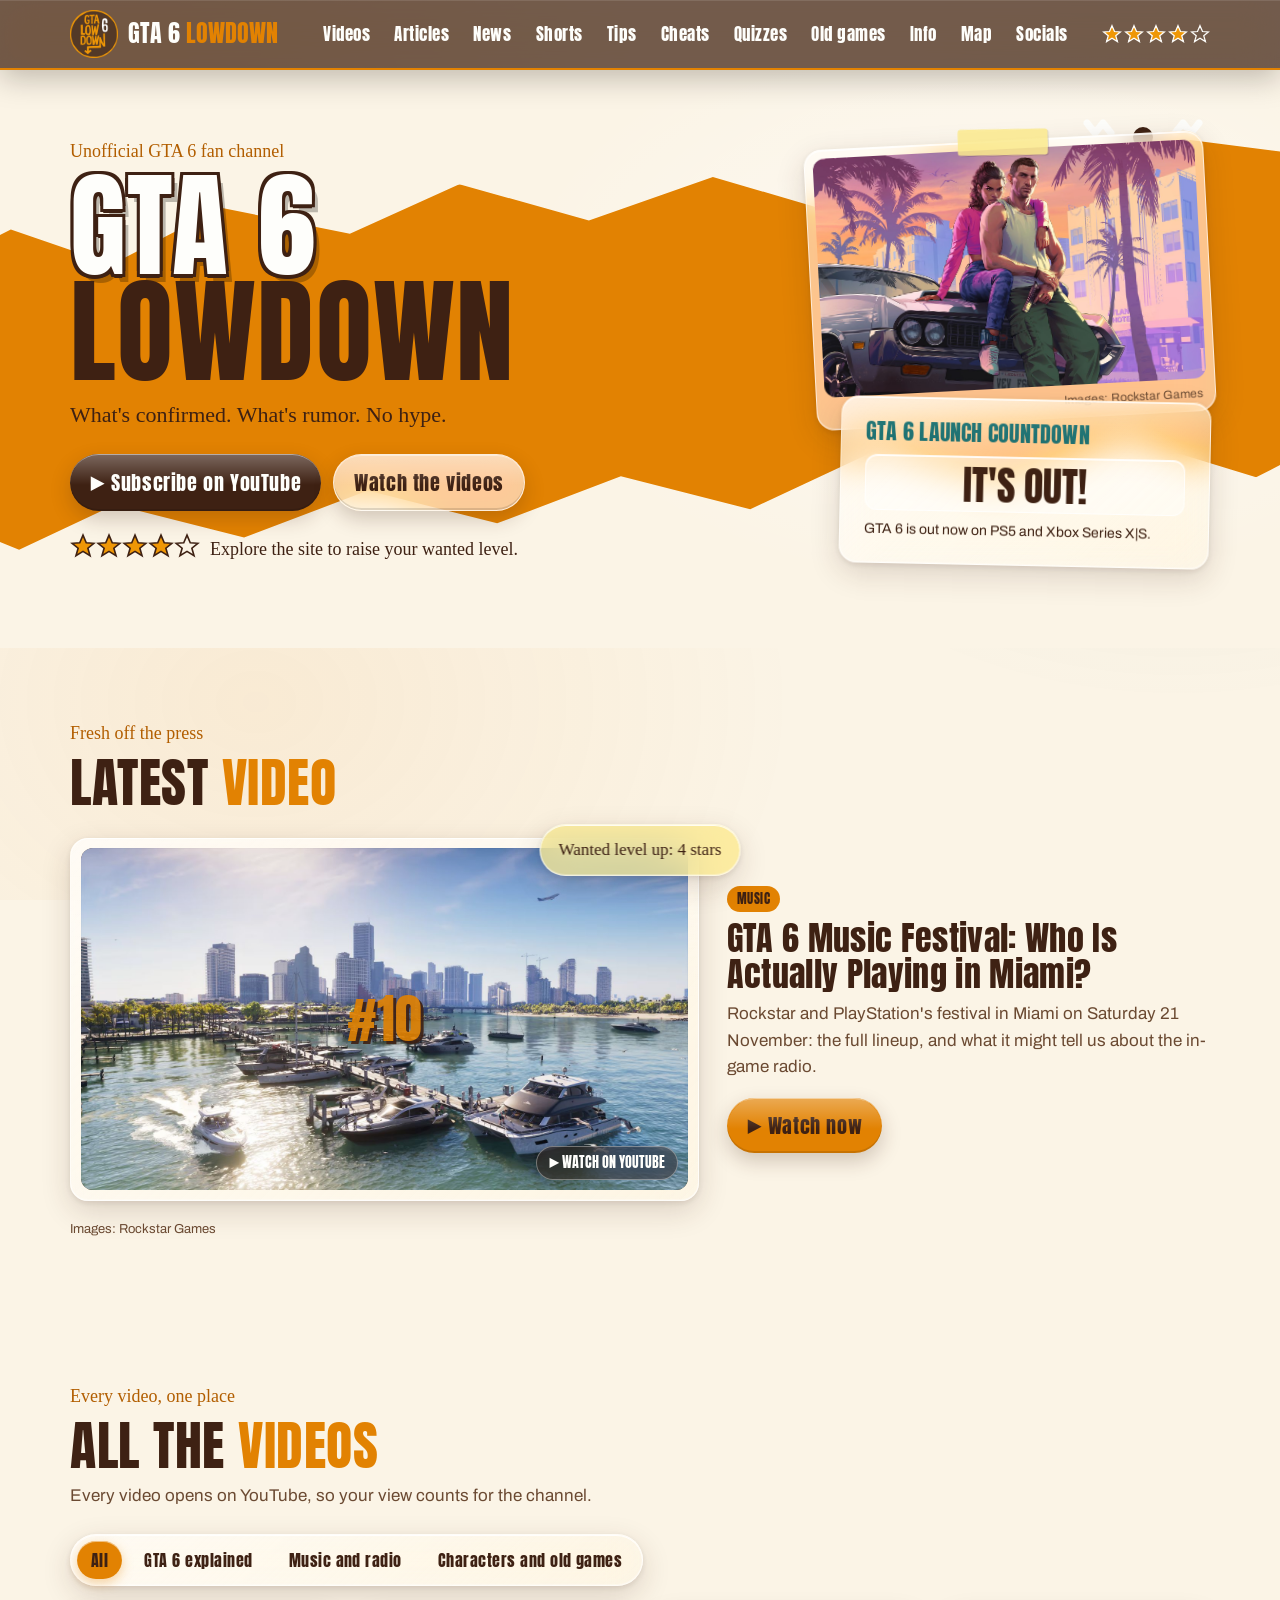
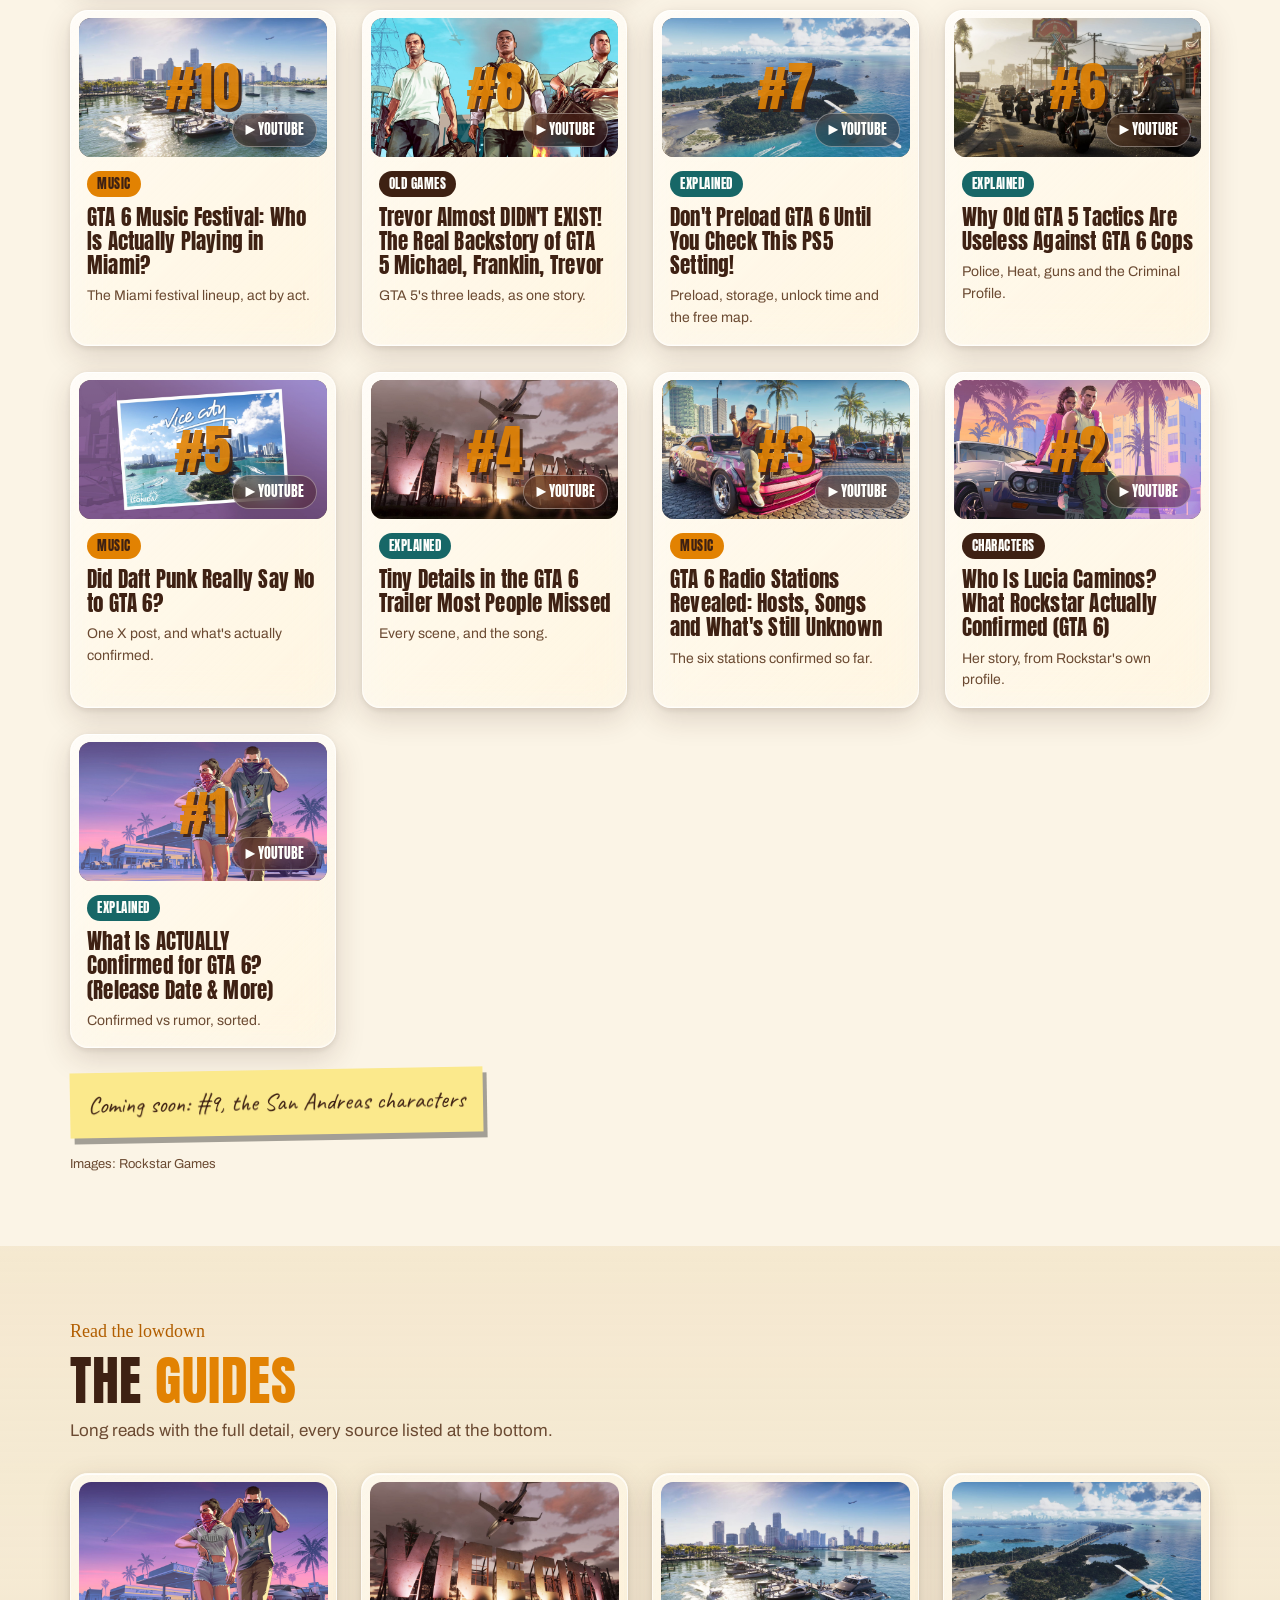
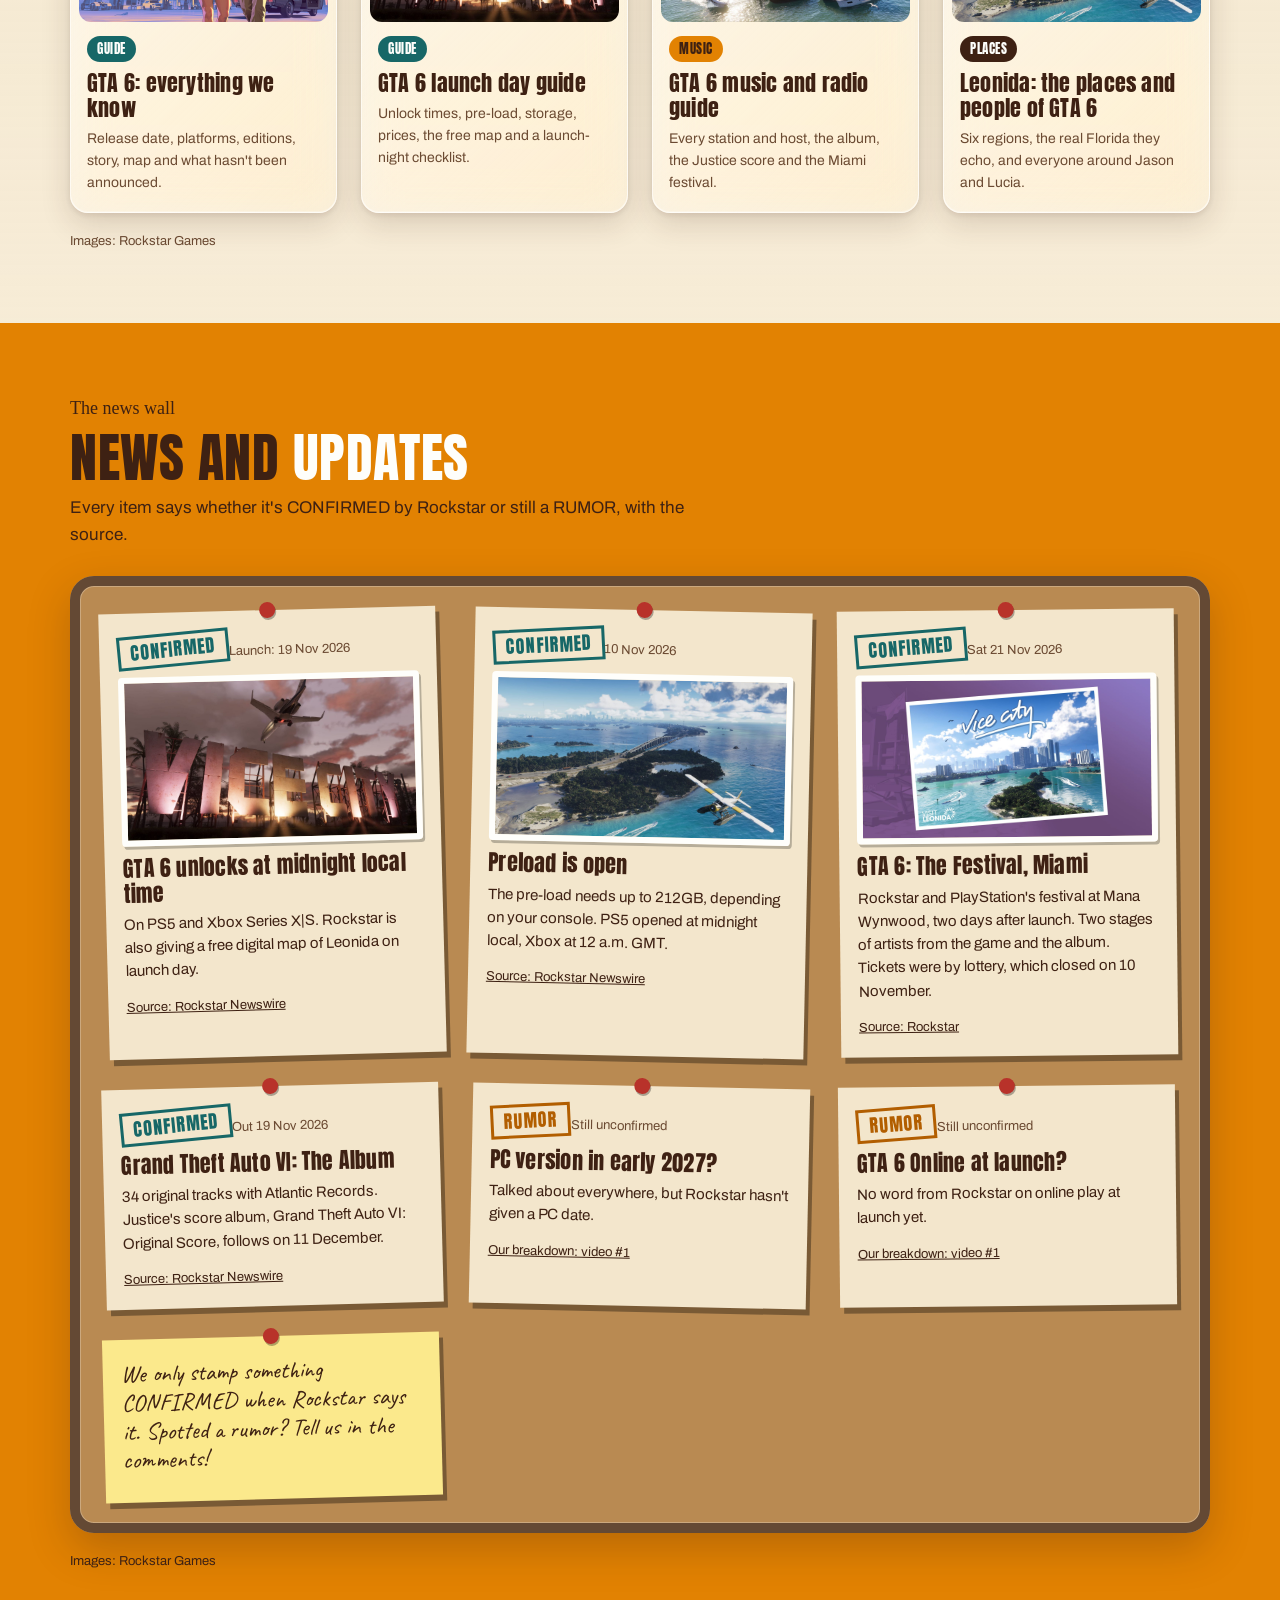
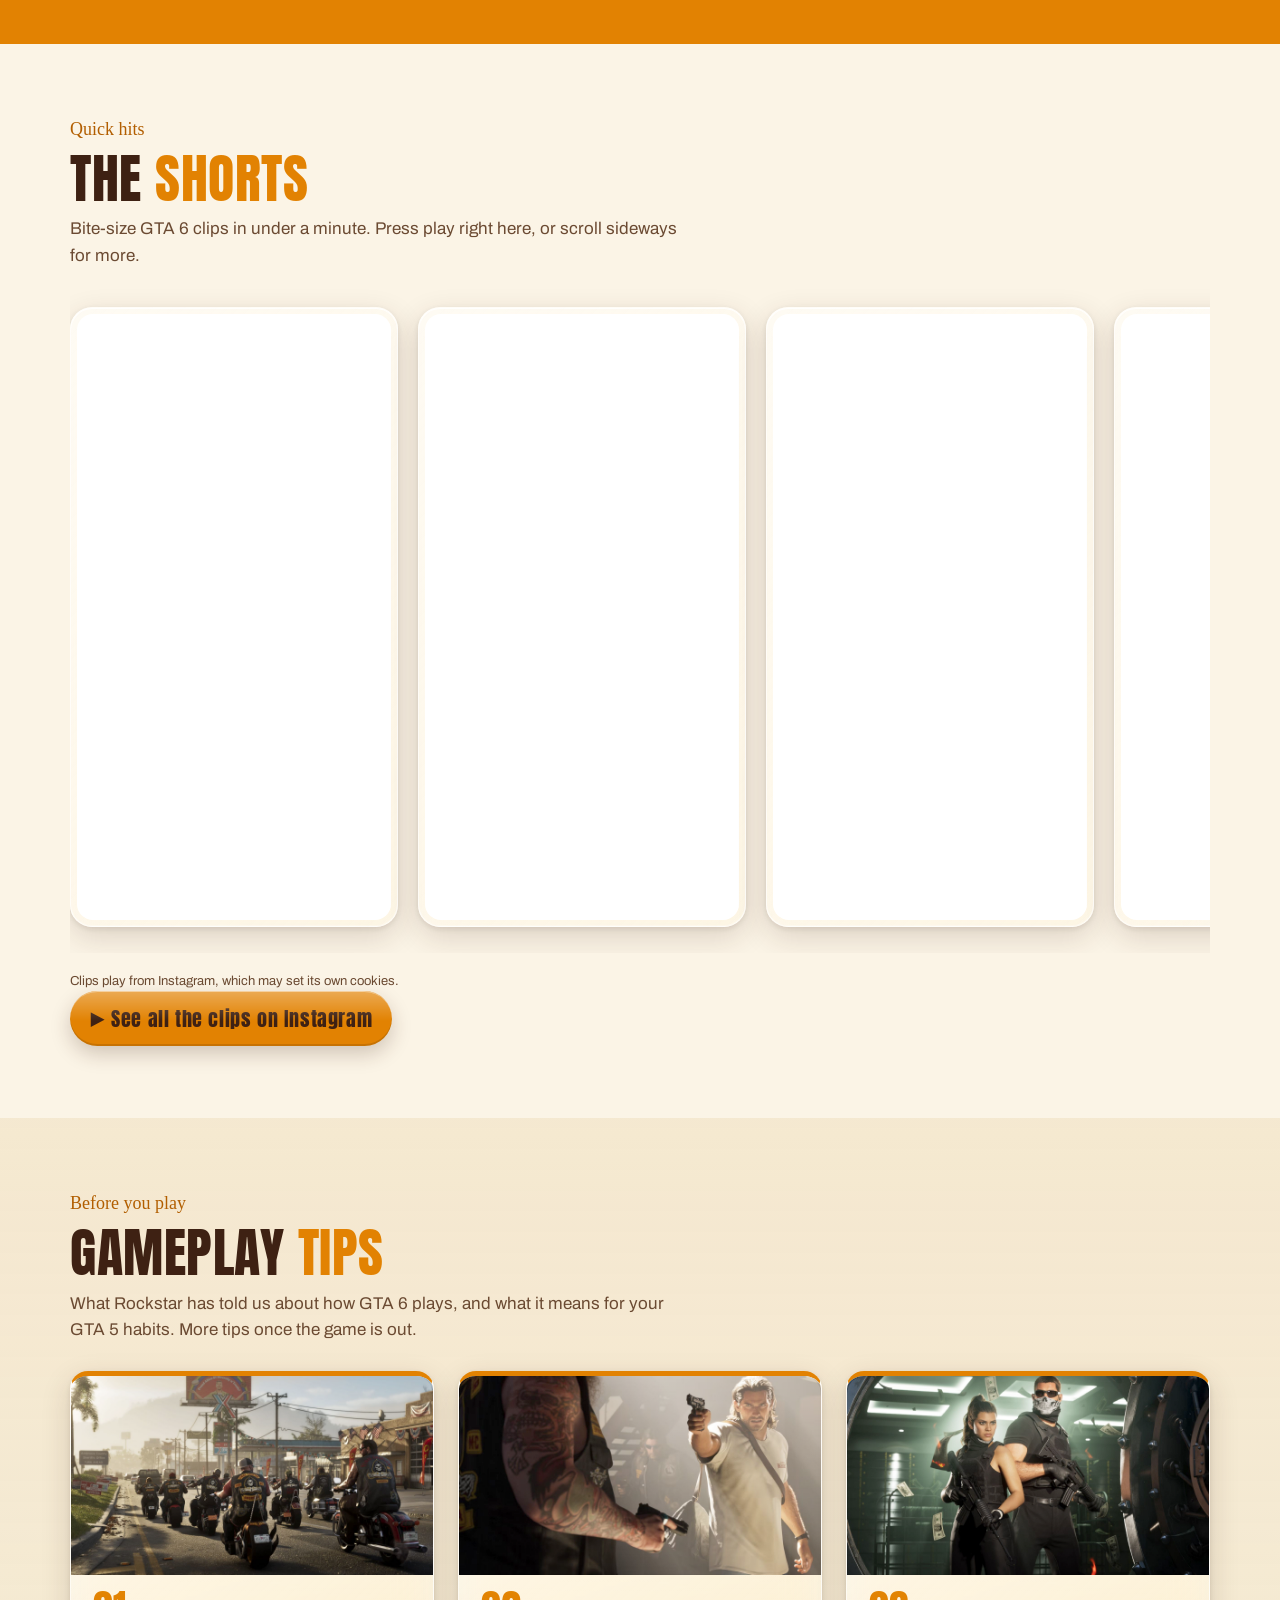
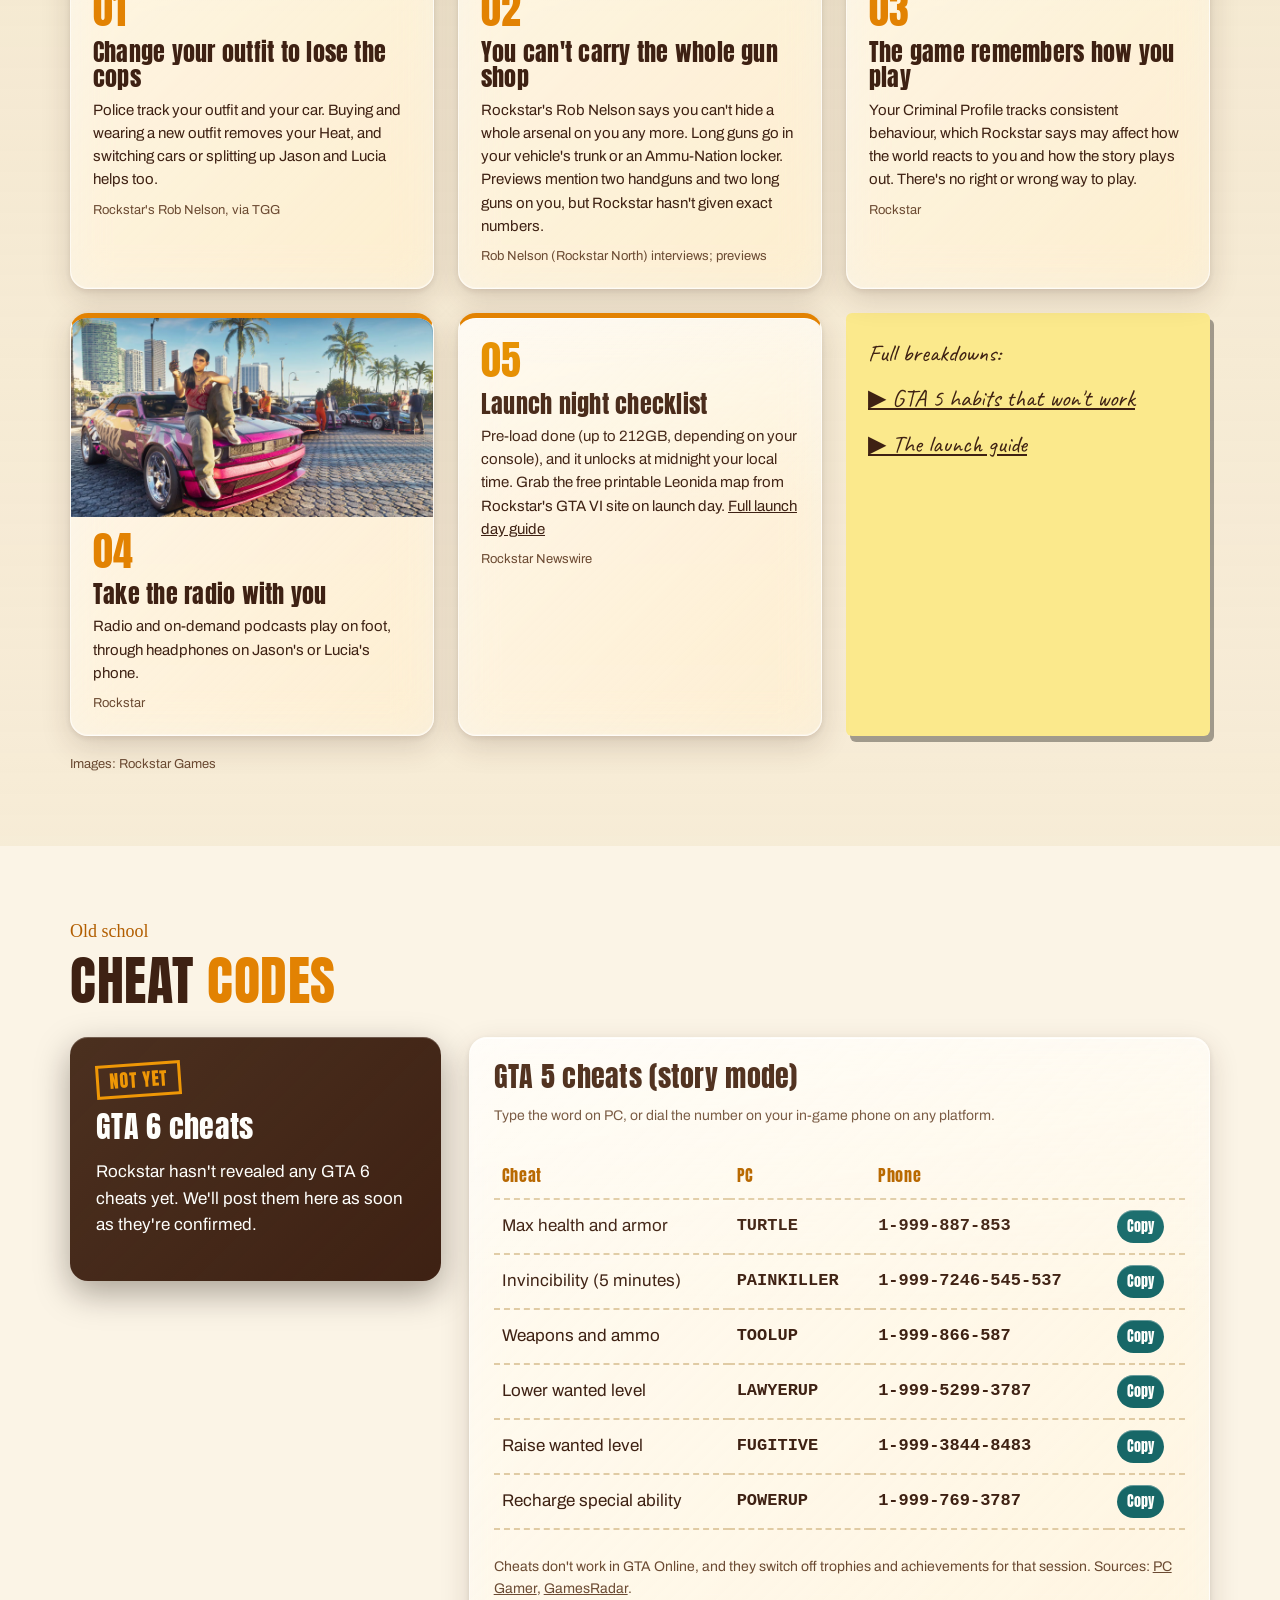
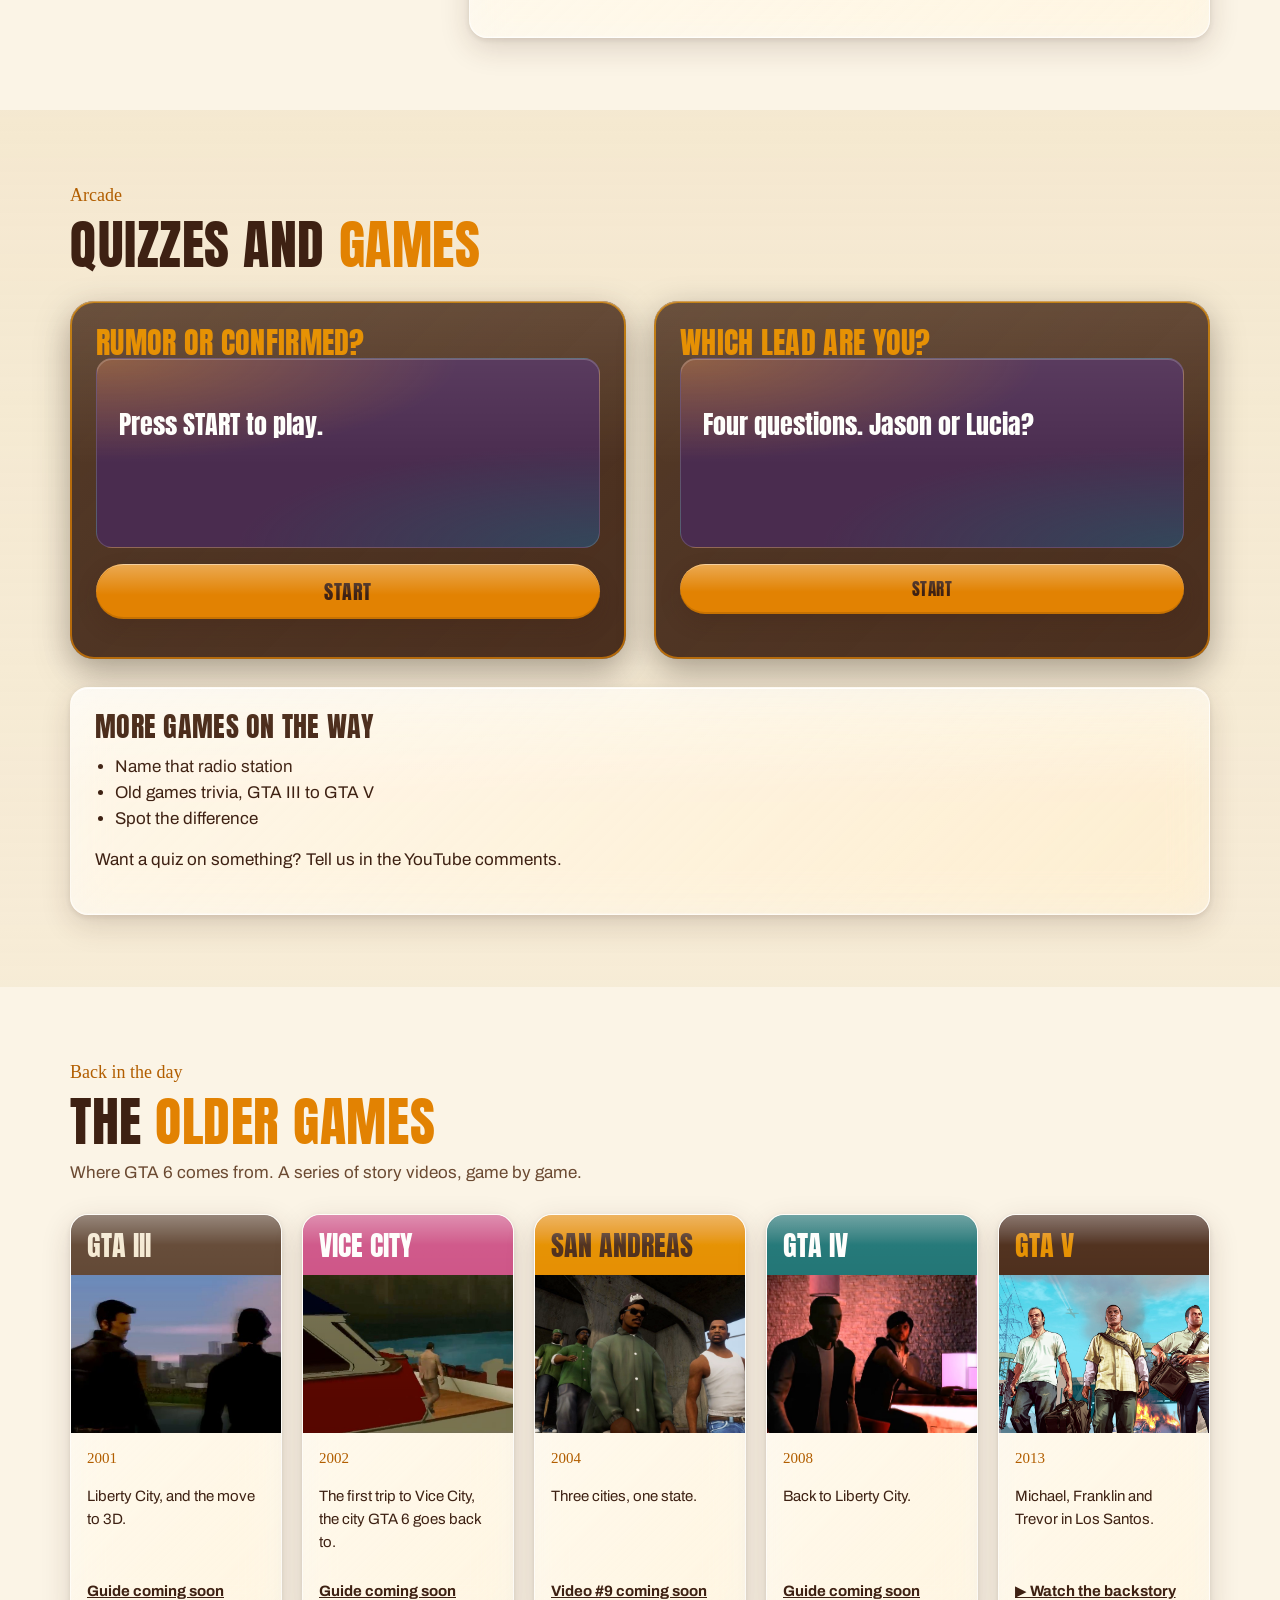
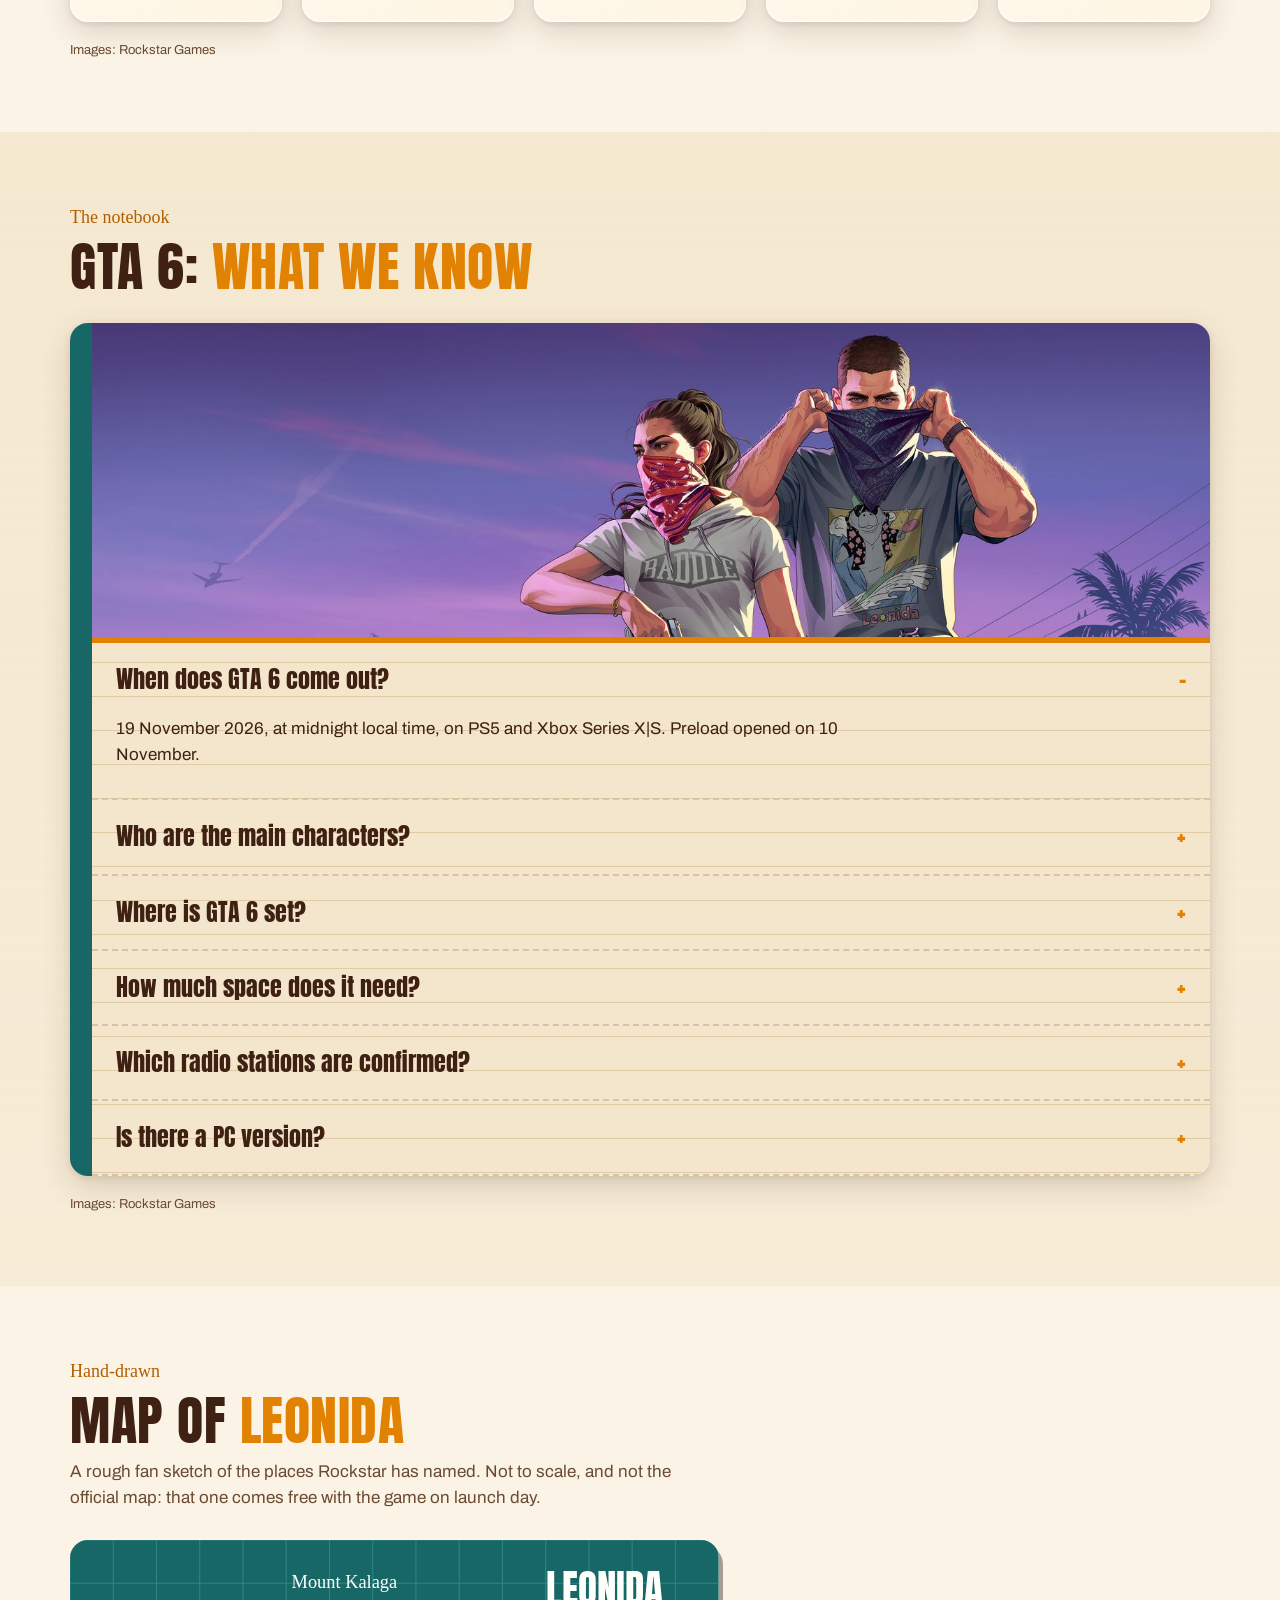
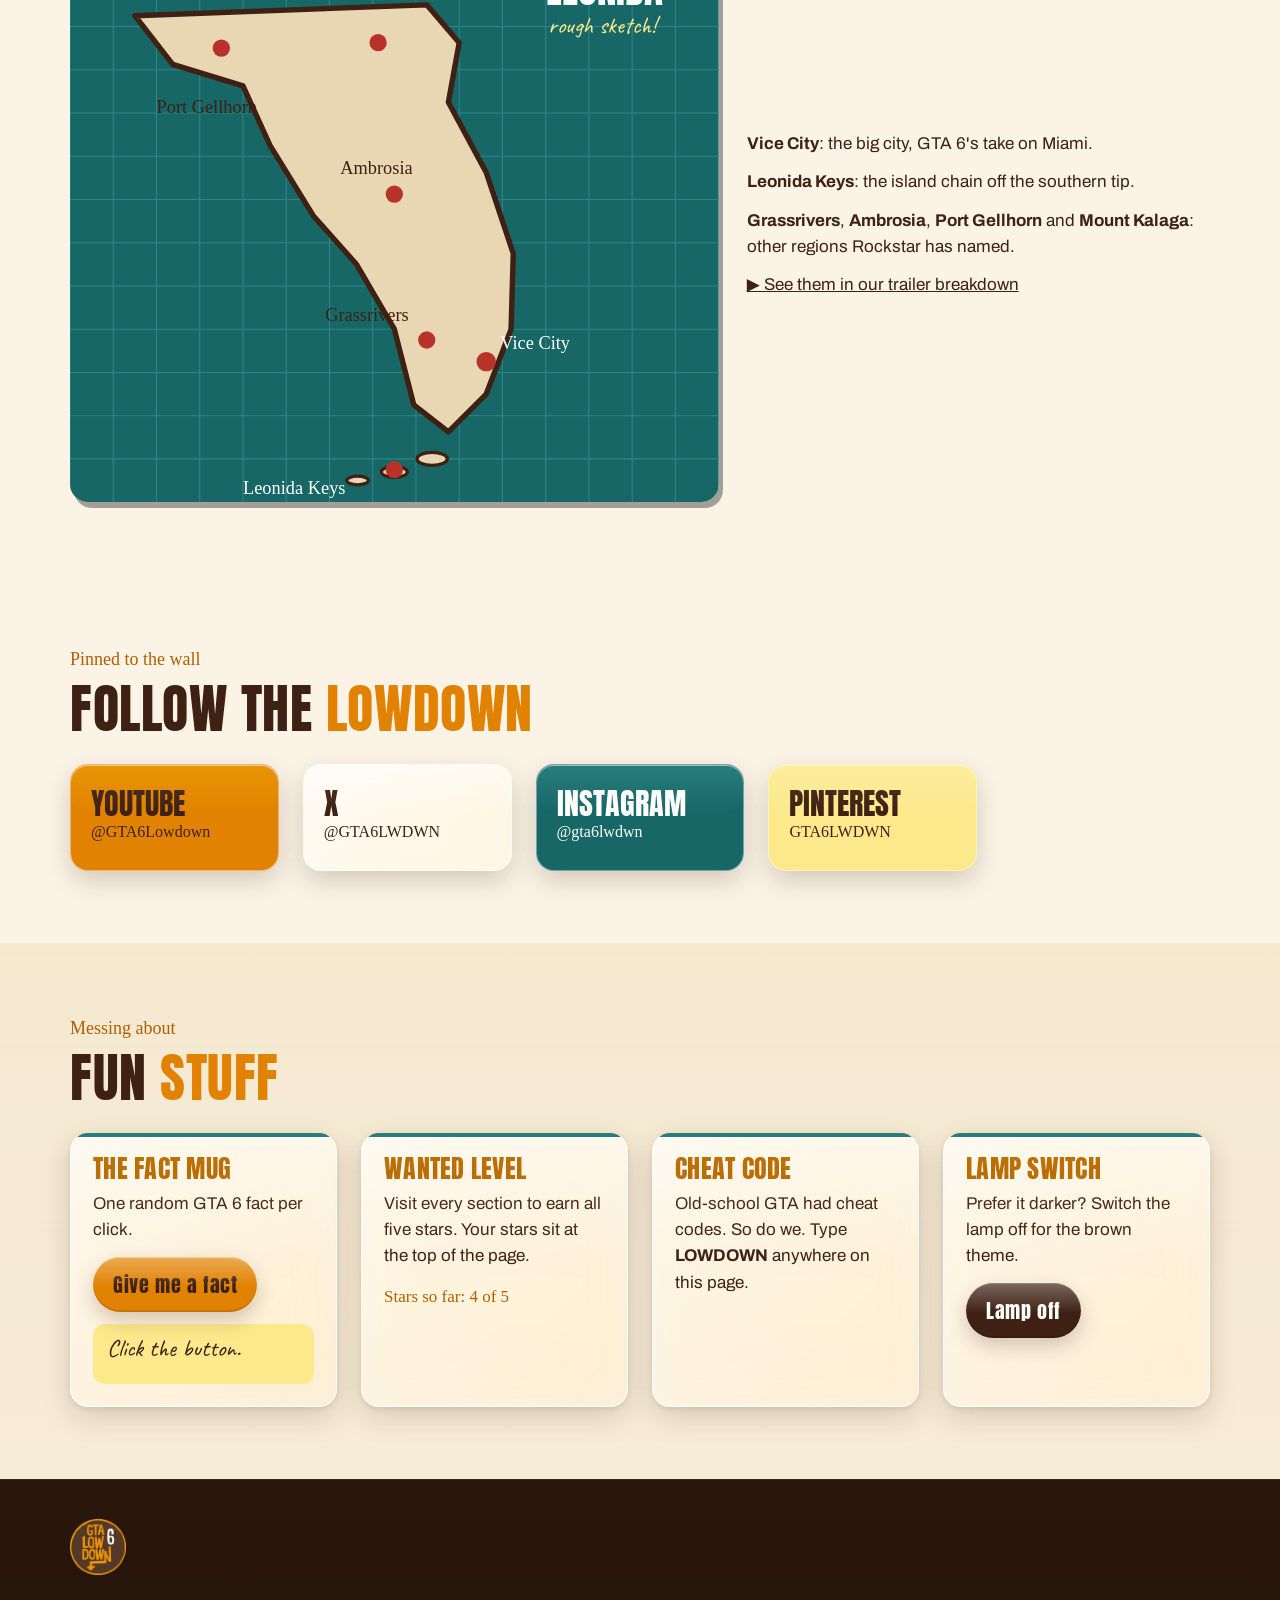
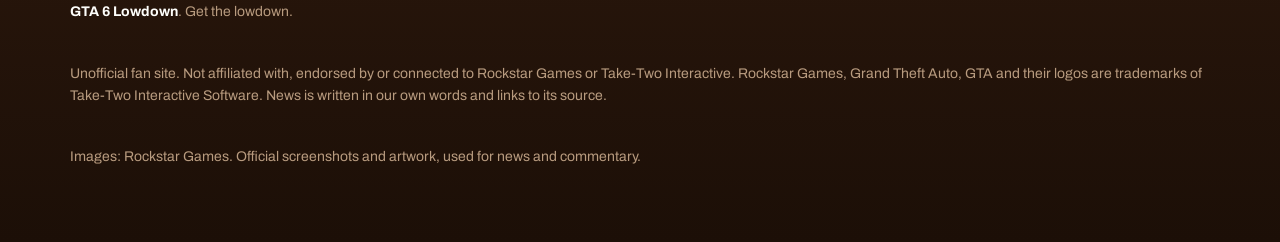
==== commit 7a800ef1: "Add files via upload" ====
--- a/index.html
+++ b/index.html
@@ -3,13 +3,18 @@
 <head>
 <meta charset="utf-8">
 <meta name="viewport" content="width=device-width, initial-scale=1">
+<link rel="icon" href="favicon.ico" sizes="any">
+<link rel="icon" type="image/png" sizes="32x32" href="img/favicon-32.png">
+<link rel="icon" type="image/png" sizes="192x192" href="img/favicon-192.png">
+<link rel="apple-touch-icon" href="img/apple-touch-icon.png">
+<meta name="theme-color" content="#3e2113">
 <title>GTA 6 Lowdown: GTA 6 news, facts and videos</title>
 <meta name="description" content="GTA 6 Lowdown: what Rockstar has actually confirmed about GTA 6, what's still rumor, every video from the channel, quizzes and the older GTA games explained. Unofficial fan site.">
 <link rel="preconnect" href="https://fonts.googleapis.com">
 <link rel="preconnect" href="https://fonts.gstatic.com" crossorigin>
 <link rel="stylesheet" href="https://fonts.googleapis.com/css2?family=Anton&family=Archivo:wght@400;600;700&family=Caveat:wght@600&family=Permanent+Marker&display=swap">
 <script type="application/ld+json">
-{"@context":"https://schema.org","@type":"Organization","name":"GTA 6 Lowdown","url":"[SITE URL]","logo":"[SITE URL]/img/logo.png","description":"Unofficial GTA 6 fan channel: what's confirmed, what's rumor, and the older games explained.","sameAs":["https://www.youtube.com/@GTA6Lowdown","https://x.com/GTA6LWDWN","https://www.pinterest.com/GTA6LWDWN/"]}
+{"@context":"https://schema.org","@type":"Organization","name":"GTA 6 Lowdown","url":"https://gta6lowdown.github.io/GTA6Lowdown","logo":"https://gta6lowdown.github.io/GTA6Lowdown/img/logo.png","description":"Unofficial GTA 6 fan channel: what's confirmed, what's rumor, and the older games explained.","sameAs":["https://www.youtube.com/@GTA6Lowdown","https://x.com/GTA6LWDWN","https://www.instagram.com/gta6lwdwn/","https://www.pinterest.com/GTA6LWDWN/"]}
 </script>
 <style>
 :root{
@@ -252,11 +257,11 @@
   --r:18px;
 }
 /* soft colour blobs so the glass has something to bend */
-body{background:
+body{background:var(--ground)}
+body::before{content:"";position:fixed;inset:0;z-index:-1;pointer-events:none;background:
   radial-gradient(900px 600px at 8% 12%,rgba(226,130,2,.10),transparent 60%),
   radial-gradient(800px 600px at 92% 38%,rgba(23,103,103,.08),transparent 60%),
-  radial-gradient(900px 700px at 20% 78%,rgba(226,130,2,.08),transparent 60%),
-  var(--ground);background-attachment:fixed}
+  radial-gradient(900px 700px at 20% 78%,rgba(226,130,2,.08),transparent 60%)}
 section[style*="--panel"]{background:linear-gradient(180deg,rgba(243,230,204,.85),rgba(243,230,204,.6))!important}
 
 /* header: frosted brown */
@@ -347,6 +352,21 @@
 .fun{border-top:0}
 .fun::before{content:"";position:absolute;left:0;right:0;top:0;height:4px;background:var(--teal)}
 .factout{border-radius:12px}
+
+/* instagram reels */
+.reels{gap:20px}
+.reel{flex:0 0 328px;height:620px;border-radius:22px;overflow:hidden;scroll-snap-align:start;background:var(--glass);border:var(--glass-edge);box-shadow:var(--glass-shadow);-webkit-backdrop-filter:var(--blur);backdrop-filter:var(--blur);padding:6px}
+.reel iframe{display:block;width:100%;height:100%;border:0;border-radius:16px;background:#fff}
+@media (max-width:420px){.reel{flex-basis:calc(100vw - 52px);height:580px}}
+
+/* articles */
+.artgrid{display:grid;grid-template-columns:repeat(auto-fill,minmax(250px,1fr));gap:24px;margin-top:28px}
+.acard{display:block;text-decoration:none;color:var(--brown);background:var(--glass);border:var(--glass-edge);box-shadow:var(--glass-shadow);-webkit-backdrop-filter:var(--blur);backdrop-filter:var(--blur);border-radius:var(--r);overflow:hidden;transition:transform .15s,box-shadow .15s}
+.acard:hover,.acard:focus-visible{transform:translateY(-5px);box-shadow:0 18px 40px rgba(62,33,19,.22),inset 0 1px 0 rgba(255,255,255,.9)}
+.acard img{display:block;width:calc(100% - 16px);margin:8px 8px 0;aspect-ratio:16/9;object-fit:cover;border-radius:12px}
+.acard .ameta{padding:14px 16px 18px}
+.acard h3{font-size:22px;line-height:1.15}
+.acard p{margin:8px 0 0;font-size:14px;color:#6b4a32}
 
 /* toast */
 .toast{background:rgba(251,233,140,.75);border:var(--glass-edge);-webkit-backdrop-filter:var(--blur);backdrop-filter:var(--blur);box-shadow:var(--glass-shadow);border-radius:999px}
@@ -378,6 +398,7 @@
     <button class="navtoggle" type="button" aria-expanded="false" aria-controls="navlist">MENU</button>
     <ul id="navlist">
       <li><a href="#videos">Videos</a></li>
+      <li><a href="#articles">Articles</a></li>
       <li><a href="#news">News</a></li>
       <li><a href="#shorts">Shorts</a></li>
       <li><a href="#tips">Tips</a></li>
@@ -435,7 +456,7 @@
       </a>
       <div>
         <span class="chip mu">MUSIC</span>
-        <h3 style="font-size:34px">GTA 6: The Festival. Who's actually playing in Miami? <span style="color:var(--muted);font-size:16px">[CHECK LIVE TITLE]</span></h3>
+        <h3 style="font-size:34px">GTA 6 Music Festival: Who Is Actually Playing in Miami?</h3>
         <p class="lede">Rockstar and PlayStation's festival in Miami on Saturday 21 November: the full lineup, and what it might tell us about the in-game radio.</p>
         <div class="btns" style="margin-top:18px"><a class="btn orange" href="https://youtu.be/Kj4f632x-ns">&#9654; Watch now</a></div>
       </div>
@@ -457,17 +478,33 @@
       <button type="button" aria-pressed="false" data-f="ch">Characters and old games</button>
     </div>
     <div class="grid" id="vgrid">
-      <a class="vcard" data-cat="mu" href="https://youtu.be/Kj4f632x-ns"><div class="thumb"><img class="fbimg" src="img/latest_vice-city-marina.jpg" alt="" loading="lazy"><img class="yt" src="https://i.ytimg.com/vi/Kj4f632x-ns/hqdefault.jpg" alt="" loading="lazy" onerror="this.remove()"><span class="fb">#10</span><span class="play">&#9654; YOUTUBE</span></div><div class="meta"><span class="chip mu">MUSIC</span><h3>GTA 6: The Festival. Who's actually playing in Miami?</h3><p>The Miami festival lineup, act by act.</p></div></a>
+      <a class="vcard" data-cat="mu" href="https://youtu.be/Kj4f632x-ns"><div class="thumb"><img class="fbimg" src="img/latest_vice-city-marina.jpg" alt="" loading="lazy"><img class="yt" src="https://i.ytimg.com/vi/Kj4f632x-ns/hqdefault.jpg" alt="" loading="lazy" onerror="this.remove()"><span class="fb">#10</span><span class="play">&#9654; YOUTUBE</span></div><div class="meta"><span class="chip mu">MUSIC</span><h3>GTA 6 Music Festival: Who Is Actually Playing in Miami?</h3><p>The Miami festival lineup, act by act.</p></div></a>
       <a class="vcard" data-cat="ch" href="https://youtu.be/7PDU2oVunqg"><div class="thumb"><img class="fbimg" src="img/case_gta5_v02.jpg" alt="" loading="lazy"><img class="yt" src="https://i.ytimg.com/vi/7PDU2oVunqg/hqdefault.jpg" alt="" loading="lazy" onerror="this.remove()"><span class="fb">#8</span><span class="play">&#9654; YOUTUBE</span></div><div class="meta"><span class="chip ch">OLD GAMES</span><h3>Trevor Almost DIDN'T EXIST! The Real Backstory of GTA 5 Michael, Franklin, Trevor</h3><p>GTA 5's three leads, as one story.</p></div></a>
-      <a class="vcard" data-cat="ex" href="https://youtu.be/iCxqjwv9jDw"><div class="thumb"><img class="fbimg" src="img/news_leonida-keys.jpg" alt="" loading="lazy"><img class="yt" src="https://i.ytimg.com/vi/iCxqjwv9jDw/hqdefault.jpg" alt="" loading="lazy" onerror="this.remove()"><span class="fb">#7</span><span class="play">&#9654; YOUTUBE</span></div><div class="meta"><span class="chip ex">EXPLAINED</span><h3>GTA 6 Preload Moved Up! EVERYTHING You need to know</h3><p>Preload, storage, unlock time and the free map.</p></div></a>
-      <a class="vcard" data-cat="ex" href="https://youtu.be/28PWSG1GZi4"><div class="thumb"><img class="fbimg" src="img/tip_ambrosia-bikers.jpg" alt="" loading="lazy"><img class="yt" src="https://i.ytimg.com/vi/28PWSG1GZi4/hqdefault.jpg" alt="" loading="lazy" onerror="this.remove()"><span class="fb">#6</span><span class="play">&#9654; YOUTUBE</span></div><div class="meta"><span class="chip ex">EXPLAINED</span><h3>Almost Everything I Did in GTA 5 Will Get Me Caught in GTA 6</h3><p>Police, Heat, guns and the Criminal Profile.</p></div></a>
+      <a class="vcard" data-cat="ex" href="https://youtu.be/iCxqjwv9jDw"><div class="thumb"><img class="fbimg" src="img/news_leonida-keys.jpg" alt="" loading="lazy"><img class="yt" src="https://i.ytimg.com/vi/iCxqjwv9jDw/hqdefault.jpg" alt="" loading="lazy" onerror="this.remove()"><span class="fb">#7</span><span class="play">&#9654; YOUTUBE</span></div><div class="meta"><span class="chip ex">EXPLAINED</span><h3>Don't Preload GTA 6 Until You Check This PS5 Setting!</h3><p>Preload, storage, unlock time and the free map.</p></div></a>
+      <a class="vcard" data-cat="ex" href="https://youtu.be/28PWSG1GZi4"><div class="thumb"><img class="fbimg" src="img/tip_ambrosia-bikers.jpg" alt="" loading="lazy"><img class="yt" src="https://i.ytimg.com/vi/28PWSG1GZi4/hqdefault.jpg" alt="" loading="lazy" onerror="this.remove()"><span class="fb">#6</span><span class="play">&#9654; YOUTUBE</span></div><div class="meta"><span class="chip ex">EXPLAINED</span><h3>Why Old GTA 5 Tactics Are Useless Against GTA 6 Cops</h3><p>Police, Heat, guns and the Criminal Profile.</p></div></a>
       <a class="vcard" data-cat="mu" href="https://youtu.be/BPeLsFWrLpA"><div class="thumb"><img class="fbimg" src="img/news_vice-city-postcard.jpg" alt="" loading="lazy"><img class="yt" src="https://i.ytimg.com/vi/BPeLsFWrLpA/hqdefault.jpg" alt="" loading="lazy" onerror="this.remove()"><span class="fb">#5</span><span class="play">&#9654; YOUTUBE</span></div><div class="meta"><span class="chip mu">MUSIC</span><h3>Did Daft Punk Really Say No to GTA 6?</h3><p>One X post, and what's actually confirmed.</p></div></a>
-      <a class="vcard" data-cat="ex" href="https://youtu.be/rxZ47KMNZvg"><div class="thumb"><img class="fbimg" src="img/news_vice-city-sign.jpg" alt="" loading="lazy"><img class="yt" src="https://i.ytimg.com/vi/rxZ47KMNZvg/hqdefault.jpg" alt="" loading="lazy" onerror="this.remove()"><span class="fb">#4</span><span class="play">&#9654; YOUTUBE</span></div><div class="meta"><span class="chip ex">EXPLAINED</span><h3>We Analyzed the ENTIRE GTA 6 Launch Trailer So You Don't Have To</h3><p>Every scene, and the song.</p></div></a>
+      <a class="vcard" data-cat="ex" href="https://youtu.be/rxZ47KMNZvg"><div class="thumb"><img class="fbimg" src="img/news_vice-city-sign.jpg" alt="" loading="lazy"><img class="yt" src="https://i.ytimg.com/vi/rxZ47KMNZvg/hqdefault.jpg" alt="" loading="lazy" onerror="this.remove()"><span class="fb">#4</span><span class="play">&#9654; YOUTUBE</span></div><div class="meta"><span class="chip ex">EXPLAINED</span><h3>Tiny Details in the GTA 6 Trailer Most People Missed</h3><p>Every scene, and the song.</p></div></a>
       <a class="vcard" data-cat="mu" href="https://youtu.be/TuJw-DFh1vE"><div class="thumb"><img class="fbimg" src="img/tip_lucia-car.jpg" alt="" loading="lazy"><img class="yt" src="https://i.ytimg.com/vi/TuJw-DFh1vE/hqdefault.jpg" alt="" loading="lazy" onerror="this.remove()"><span class="fb">#3</span><span class="play">&#9654; YOUTUBE</span></div><div class="meta"><span class="chip mu">MUSIC</span><h3>GTA 6 Radio Stations Revealed: Hosts, Songs and What's Still Unknown</h3><p>The six stations confirmed so far.</p></div></a>
       <a class="vcard" data-cat="ch" href="https://youtu.be/UJiPz06IUT4"><div class="thumb"><img class="fbimg" src="img/hero_jason-lucia.jpg" alt="" loading="lazy"><img class="yt" src="https://i.ytimg.com/vi/UJiPz06IUT4/hqdefault.jpg" alt="" loading="lazy" onerror="this.remove()"><span class="fb">#2</span><span class="play">&#9654; YOUTUBE</span></div><div class="meta"><span class="chip ch">CHARACTERS</span><h3>Who Is Lucia Caminos? What Rockstar Actually Confirmed (GTA 6)</h3><p>Her story, from Rockstar's own profile.</p></div></a>
       <a class="vcard" data-cat="ex" href="https://youtu.be/b5Z45qWy9F4"><div class="thumb"><img class="fbimg" src="img/info_robbery-art.jpg" alt="" loading="lazy"><img class="yt" src="https://i.ytimg.com/vi/b5Z45qWy9F4/hqdefault.jpg" alt="" loading="lazy" onerror="this.remove()"><span class="fb">#1</span><span class="play">&#9654; YOUTUBE</span></div><div class="meta"><span class="chip ex">EXPLAINED</span><h3>What Is ACTUALLY Confirmed for GTA 6? (Release Date &amp; More)</h3><p>Confirmed vs rumor, sorted.</p></div></a>
     </div>
     <p style="margin-top:22px"><span class="note">Coming soon: #9, the San Andreas characters</span></p>
+    <p class="credit">Images: Rockstar Games</p>
+  </div>
+</section>
+
+<!-- ARTICLES -->
+<section id="articles" data-star="1" style="background:var(--panel)">
+  <div class="wrap">
+    <p class="kicker">Read the lowdown</p>
+    <h2><span class="w">THE</span> <span class="o">GUIDES</span></h2>
+    <p class="lede">Long reads with the full detail, every source listed at the bottom.</p>
+    <div class="artgrid">
+      <a class="acard" href="articles/everything-confirmed.html"><img src="img/info_robbery-art.jpg" alt="" loading="lazy"><div class="ameta"><span class="chip ex">GUIDE</span><h3>GTA 6: everything we know</h3><p>Release date, platforms, editions, story, map and what hasn't been announced.</p></div></a>
+      <a class="acard" href="articles/launch-day-guide.html"><img src="img/news_vice-city-sign.jpg" alt="" loading="lazy"><div class="ameta"><span class="chip ex">GUIDE</span><h3>GTA 6 launch day guide</h3><p>Unlock times, pre-load, storage, prices, the free map and a launch-night checklist.</p></div></a>
+      <a class="acard" href="articles/music-and-radio.html"><img src="img/latest_vice-city-marina.jpg" alt="" loading="lazy"><div class="ameta"><span class="chip mu">MUSIC</span><h3>GTA 6 music and radio guide</h3><p>Every station and host, the album, the Justice score and the Miami festival.</p></div></a>
+      <a class="acard" href="articles/leonida-places-and-people.html"><img src="img/news_leonida-keys.jpg" alt="" loading="lazy"><div class="ameta"><span class="chip ch">PLACES</span><h3>Leonida: the places and people of GTA 6</h3><p>Six regions, the real Florida they echo, and everyone around Jason and Lucia.</p></div></a>
+    </div>
     <p class="credit">Images: Rockstar Games</p>
   </div>
 </section>
@@ -480,9 +517,9 @@
     <p class="lede">Every item says whether it's CONFIRMED by Rockstar or still a RUMOR, with the source.</p>
     <div class="cork">
       <article class="clip"><span class="stamp yes">CONFIRMED</span><time datetime="2026-11-19">Launch: 19 Nov 2026</time><img class="pic" src="img/news_vice-city-sign.jpg" alt="The Vice City sign at sunset, with a plane overhead" loading="lazy"><h3>GTA 6 unlocks at midnight local time</h3><p>On PS5 and Xbox Series X|S. Rockstar is also giving a free digital map of Leonida on launch day.</p><a class="src" href="https://www.rockstargames.com/newswire">Source: Rockstar Newswire</a></article>
-      <article class="clip"><span class="stamp yes">CONFIRMED</span><time datetime="2026-11-10">10 Nov 2026</time><img class="pic" src="img/news_leonida-keys.jpg" alt="A seaplane over the Leonida Keys" loading="lazy"><h3>Preload is open</h3><p>Up to 212GB of space needed. PS5 opened at midnight local, Xbox at 12 a.m. GMT.</p><a class="src" href="https://www.rockstargames.com/newswire">Source: Rockstar Newswire</a></article>
-      <article class="clip"><span class="stamp yes">CONFIRMED</span><time datetime="2026-11-21">Sat 21 Nov 2026</time><img class="pic" src="img/news_vice-city-postcard.jpg" alt="Official Vice City postcard artwork" loading="lazy"><h3>GTA 6: The Festival, Miami</h3><p>Rockstar and PlayStation's festival at Mana Wynwood, two days after launch. Two stages of artists from the game and the album.</p><a class="src" href="https://www.rockstargames.com/VI/gtavi-thefestival">Source: Rockstar</a></article>
-      <article class="clip"><span class="stamp yes">CONFIRMED</span><time datetime="2026-11-19">Out 19 Nov 2026</time><h3>Grand Theft Auto VI: The Album</h3><p>34 original tracks with Atlantic Records. Justice are writing the game's score.</p><a class="src" href="https://www.rockstargames.com/newswire">Source: Rockstar Newswire</a></article>
+      <article class="clip"><span class="stamp yes">CONFIRMED</span><time datetime="2026-11-10">10 Nov 2026</time><img class="pic" src="img/news_leonida-keys.jpg" alt="A seaplane over the Leonida Keys" loading="lazy"><h3>Preload is open</h3><p>The pre-load needs up to 212GB, depending on your console. PS5 opened at midnight local, Xbox at 12 a.m. GMT.</p><a class="src" href="https://www.rockstargames.com/newswire">Source: Rockstar Newswire</a></article>
+      <article class="clip"><span class="stamp yes">CONFIRMED</span><time datetime="2026-11-21">Sat 21 Nov 2026</time><img class="pic" src="img/news_vice-city-postcard.jpg" alt="Official Vice City postcard artwork" loading="lazy"><h3>GTA 6: The Festival, Miami</h3><p>Rockstar and PlayStation's festival at Mana Wynwood, two days after launch. Two stages of artists from the game and the album. Tickets were by lottery, which closed on 10 November.</p><a class="src" href="https://www.rockstargames.com/VI/gtavi-thefestival">Source: Rockstar</a></article>
+      <article class="clip"><span class="stamp yes">CONFIRMED</span><time datetime="2026-11-19">Out 19 Nov 2026</time><h3>Grand Theft Auto VI: The Album</h3><p>34 original tracks with Atlantic Records. Justice's score album, Grand Theft Auto VI: Original Score, follows on 11 December.</p><a class="src" href="https://www.rockstargames.com/newswire">Source: Rockstar Newswire</a></article>
       <article class="clip"><span class="stamp no">RUMOR</span><time>Still unconfirmed</time><h3>PC version in early 2027?</h3><p>Talked about everywhere, but Rockstar hasn't given a PC date.</p><a class="src" href="https://youtu.be/b5Z45qWy9F4">Our breakdown: video #1</a></article>
       <article class="clip"><span class="stamp no">RUMOR</span><time>Still unconfirmed</time><h3>GTA 6 Online at launch?</h3><p>No word from Rockstar on online play at launch yet.</p><a class="src" href="https://youtu.be/b5Z45qWy9F4">Our breakdown: video #1</a></article>
       <article class="clip sticky"><p>We only stamp something CONFIRMED when Rockstar says it. Spotted a rumor? Tell us in the comments!</p></article>
@@ -496,15 +533,23 @@
   <div class="wrap">
     <p class="kicker">Quick hits</p>
     <h2><span class="w">THE</span> <span class="o">SHORTS</span></h2>
-    <p class="lede">Bite-size GTA 6 facts in under a minute.</p>
-    <div class="phones" tabindex="0" aria-label="Shorts, scroll sideways">
-      <div class="phone"><div class="scr"><span>Coming soon</span><b>Preload moved. Launch didn't.</b></div></div>
-      <div class="phone"><div class="scr"><span>Coming soon</span><b>Change your outfit, lose the cops</b></div></div>
-      <div class="phone"><div class="scr"><span>Coming soon</span><b>Six radio stations so far</b></div></div>
-      <div class="phone"><div class="scr"><span>Coming soon</span><b>Lucia wasn't paroled</b></div></div>
-      <div class="phone"><div class="scr"><span>Coming soon</span><b>Who's playing the festival?</b></div></div>
-    </div>
-    <a class="btn orange" href="https://www.youtube.com/@GTA6Lowdown/shorts">&#9654; See the Shorts on YouTube</a>
+    <p class="lede">Bite-size GTA 6 clips in under a minute. Press play right here, or scroll sideways for more.</p>
+    <div class="phones reels" tabindex="0" aria-label="Instagram clips, scroll sideways">
+      <div class="reel"><iframe src="https://www.instagram.com/reel/DfyVwRbJ1ir/embed" loading="lazy" title="GTA 6 Lowdown clip on Instagram (1)" scrolling="no" allowfullscreen></iframe></div>
+      <div class="reel"><iframe src="https://www.instagram.com/reel/DfyIGh1J8KU/embed" loading="lazy" title="GTA 6 Lowdown clip on Instagram (2)" scrolling="no" allowfullscreen></iframe></div>
+      <div class="reel"><iframe src="https://www.instagram.com/reel/Dfx9z_0J77I/embed" loading="lazy" title="GTA 6 Lowdown clip on Instagram (3)" scrolling="no" allowfullscreen></iframe></div>
+      <div class="reel"><iframe src="https://www.instagram.com/reel/Dfxsm4AJCZa/embed" loading="lazy" title="GTA 6 Lowdown clip on Instagram (4)" scrolling="no" allowfullscreen></iframe></div>
+      <div class="reel"><iframe src="https://www.instagram.com/reel/Dfxe3EjJo2N/embed" loading="lazy" title="GTA 6 Lowdown clip on Instagram (5)" scrolling="no" allowfullscreen></iframe></div>
+      <div class="reel"><iframe src="https://www.instagram.com/reel/DfxRKqgphYN/embed" loading="lazy" title="GTA 6 Lowdown clip on Instagram (6)" scrolling="no" allowfullscreen></iframe></div>
+      <div class="reel"><iframe src="https://www.instagram.com/reel/DfvxA_Fp5kK/embed" loading="lazy" title="GTA 6 Lowdown clip on Instagram (7)" scrolling="no" allowfullscreen></iframe></div>
+      <div class="reel"><iframe src="https://www.instagram.com/reel/DfvjQcTp98P/embed" loading="lazy" title="GTA 6 Lowdown clip on Instagram (8)" scrolling="no" allowfullscreen></iframe></div>
+      <div class="reel"><iframe src="https://www.instagram.com/reel/DfvZCASprAD/embed" loading="lazy" title="GTA 6 Lowdown clip on Instagram (9)" scrolling="no" allowfullscreen></iframe></div>
+      <div class="reel"><iframe src="https://www.instagram.com/reel/DfvH2kcp0CU/embed" loading="lazy" title="GTA 6 Lowdown clip on Instagram (10)" scrolling="no" allowfullscreen></iframe></div>
+      <div class="reel"><iframe src="https://www.instagram.com/reel/Dfu6F_6pdAJ/embed" loading="lazy" title="GTA 6 Lowdown clip on Instagram (11)" scrolling="no" allowfullscreen></iframe></div>
+      <div class="reel"><iframe src="https://www.instagram.com/reel/DfusZTjpvOD/embed" loading="lazy" title="GTA 6 Lowdown clip on Instagram (12)" scrolling="no" allowfullscreen></iframe></div>
+    </div>
+    <p class="credit">Clips play from Instagram, which may set its own cookies.</p>
+    <a class="btn orange" href="https://www.instagram.com/gta6lwdwn/">&#9654; See all the clips on Instagram</a>
   </div>
 </section>
 
@@ -516,10 +561,10 @@
     <p class="lede">What Rockstar has told us about how GTA 6 plays, and what it means for your GTA 5 habits. More tips once the game is out.</p>
     <div class="tipgrid">
       <article class="tip"><img class="pic" src="img/tip_ambrosia-bikers.jpg" alt="A biker gang riding through Ambrosia" loading="lazy"><span class="tn">01</span><h3>Change your outfit to lose the cops</h3><p>Police track your outfit and your car. Buying and wearing a new outfit removes your Heat, and switching cars or splitting up Jason and Lucia helps too.</p><p class="src">Rockstar's Rob Nelson, via TGG</p></article>
-      <article class="tip"><img class="pic top" src="img/tip_jason-pistols.jpg" alt="Jason Duval aiming two pistols" loading="lazy"><span class="tn">02</span><h3>You can't carry the whole gun shop</h3><p>Two concealed handguns and two long guns, with only one long gun on your back. Everything else you've bought stays in your personal vehicle.</p><p class="src">Rockstar's Rob Nelson, via TGG</p></article>
+      <article class="tip"><img class="pic top" src="img/tip_jason-pistols.jpg" alt="Jason Duval aiming two pistols" loading="lazy"><span class="tn">02</span><h3>You can't carry the whole gun shop</h3><p>Rockstar's Rob Nelson says you can't hide a whole arsenal on you any more. Long guns go in your vehicle's trunk or an Ammu-Nation locker. Previews mention two handguns and two long guns on you, but Rockstar hasn't given exact numbers.</p><p class="src">Rob Nelson (Rockstar North) interviews; previews</p></article>
       <article class="tip"><img class="pic top" src="img/tip_vault.jpg" alt="Jason and Lucia in a bank vault" loading="lazy"><span class="tn">03</span><h3>The game remembers how you play</h3><p>Your Criminal Profile tracks consistent behaviour, which Rockstar says may affect how the world reacts to you and how the story plays out. There's no right or wrong way to play.</p><p class="src">Rockstar</p></article>
       <article class="tip"><img class="pic top" src="img/tip_lucia-car.jpg" alt="Lucia sitting on her car at a Vice City car meet" loading="lazy"><span class="tn">04</span><h3>Take the radio with you</h3><p>Radio and on-demand podcasts play on foot, through headphones on Jason's or Lucia's phone.</p><p class="src">Rockstar</p></article>
-      <article class="tip"><span class="tn">05</span><h3>Launch night checklist</h3><p>Preload done, up to 212GB free, and it unlocks at midnight your local time. Grab the free digital map of Leonida on launch day.</p><p class="src">Rockstar Newswire</p></article>
+      <article class="tip"><span class="tn">05</span><h3>Launch night checklist</h3><p>Pre-load done (up to 212GB, depending on your console), and it unlocks at midnight your local time. Grab the free printable Leonida map from Rockstar's GTA VI site on launch day. <a href="articles/launch-day-guide.html">Full launch day guide</a></p><p class="src">Rockstar Newswire</p></article>
       <article class="tip sticky"><p>Full breakdowns:</p><p><a href="https://youtu.be/28PWSG1GZi4">&#9654; GTA 5 habits that won't work</a></p><p><a href="https://youtu.be/iCxqjwv9jDw">&#9654; The launch guide</a></p></article>
     </div>
     <p class="credit">Images: Rockstar Games</p>
@@ -614,7 +659,7 @@
       <details open><summary>When does GTA 6 come out?</summary><div class="ans"><p>19 November 2026, at midnight local time, on PS5 and Xbox Series X|S. Preload opened on 10 November.</p></div></details>
       <details><summary>Who are the main characters?</summary><div class="ans"><p>Two leads: Jason Duval and Lucia Caminos. Rockstar says an easy score goes wrong and the pair end up in a criminal conspiracy across Leonida.</p><p><a href="https://youtu.be/UJiPz06IUT4">Watch: who is Lucia Caminos?</a></p></div></details>
       <details><summary>Where is GTA 6 set?</summary><div class="ans"><p>The state of Leonida, including Vice City and the Leonida Keys.</p></div></details>
-      <details><summary>How much space does it need?</summary><div class="ans"><p>Up to 212GB, according to Rockstar's preload information.</p><p><a href="https://youtu.be/iCxqjwv9jDw">Watch: the launch guide</a></p></div></details>
+      <details><summary>How much space does it need?</summary><div class="ans"><p>Rockstar says the pre-load needs up to 212GB, depending on your console. That's an upper limit, not an exact install size.</p><p><a href="https://youtu.be/iCxqjwv9jDw">Watch: the launch guide</a></p></div></details>
       <details><summary>Which radio stations are confirmed?</summary><div class="ans"><p>Six so far: Cocoteo, Back Country, Afro Bank FM, The Chamber 106.6, Flash FM and Dirty South Classics. You can also listen on foot, through headphones on your phone in the game.</p><p><a href="https://youtu.be/TuJw-DFh1vE">Watch: the radio stations</a></p></div></details>
       <details><summary>Is there a PC version?</summary><div class="ans"><p>Not announced. An early-2027 PC date is a rumor, not something Rockstar has said.</p></div></details>
     </div>
@@ -663,9 +708,7 @@
     <div class="cards">
       <a class="post p1" href="https://www.youtube.com/@GTA6Lowdown"><b>YOUTUBE</b><span>@GTA6Lowdown</span></a>
       <a class="post p2" href="https://x.com/GTA6LWDWN"><b>X</b><span>@GTA6LWDWN</span></a>
-      <a class="post p3" href="#follow"><b>INSTAGRAM</b><span>[ADD LINK]</span></a>
-      <a class="post p4" href="#follow"><b>FACEBOOK</b><span>[ADD LINK]</span></a>
-      <a class="post p5" href="https://www.pinterest.com/GTA6LWDWN/"><b>PINTEREST</b><span>GTA6LWDWN</span></a>
+      <a class="post p3" href="https://www.instagram.com/gta6lwdwn/"><b>INSTAGRAM</b><span>@gta6lwdwn</span></a>      <a class="post p5" href="https://www.pinterest.com/GTA6LWDWN/"><b>PINTEREST</b><span>GTA6LWDWN</span></a>
     </div>
   </div>
 </section>
@@ -752,7 +795,7 @@
     ['GTA 6 is out on PC on launch day.',false,'No PC version has been announced. An early-2027 date is still a rumor.'],
     ['The game needs up to 212GB of space.',true,'From Rockstar\'s preload information.'],
     ['Lucia was released from prison on parole.',false,'Rockstar\'s profile says luck got her out, not parole.'],
-    ['Justice are writing the GTA 6 score.',true,'Rockstar confirmed Justice as the score composers.'],
+    ['Justice wrote the GTA 6 score.',true,'Confirmed. The score album, Grand Theft Auto VI: Original Score, comes out on 11 December 2026.'],
     ['Daft Punk confirmed they turned GTA 6 down.',false,'That story comes from one X post, and it never actually says no.'],
     ['You can listen to the radio on foot.',true,'Rockstar says radio plays through headphones on Jason\'s or Lucia\'s phone.'],
     ['GTA 6 Online is confirmed for launch day.',false,'Rockstar hasn\'t said. Still a rumor.']
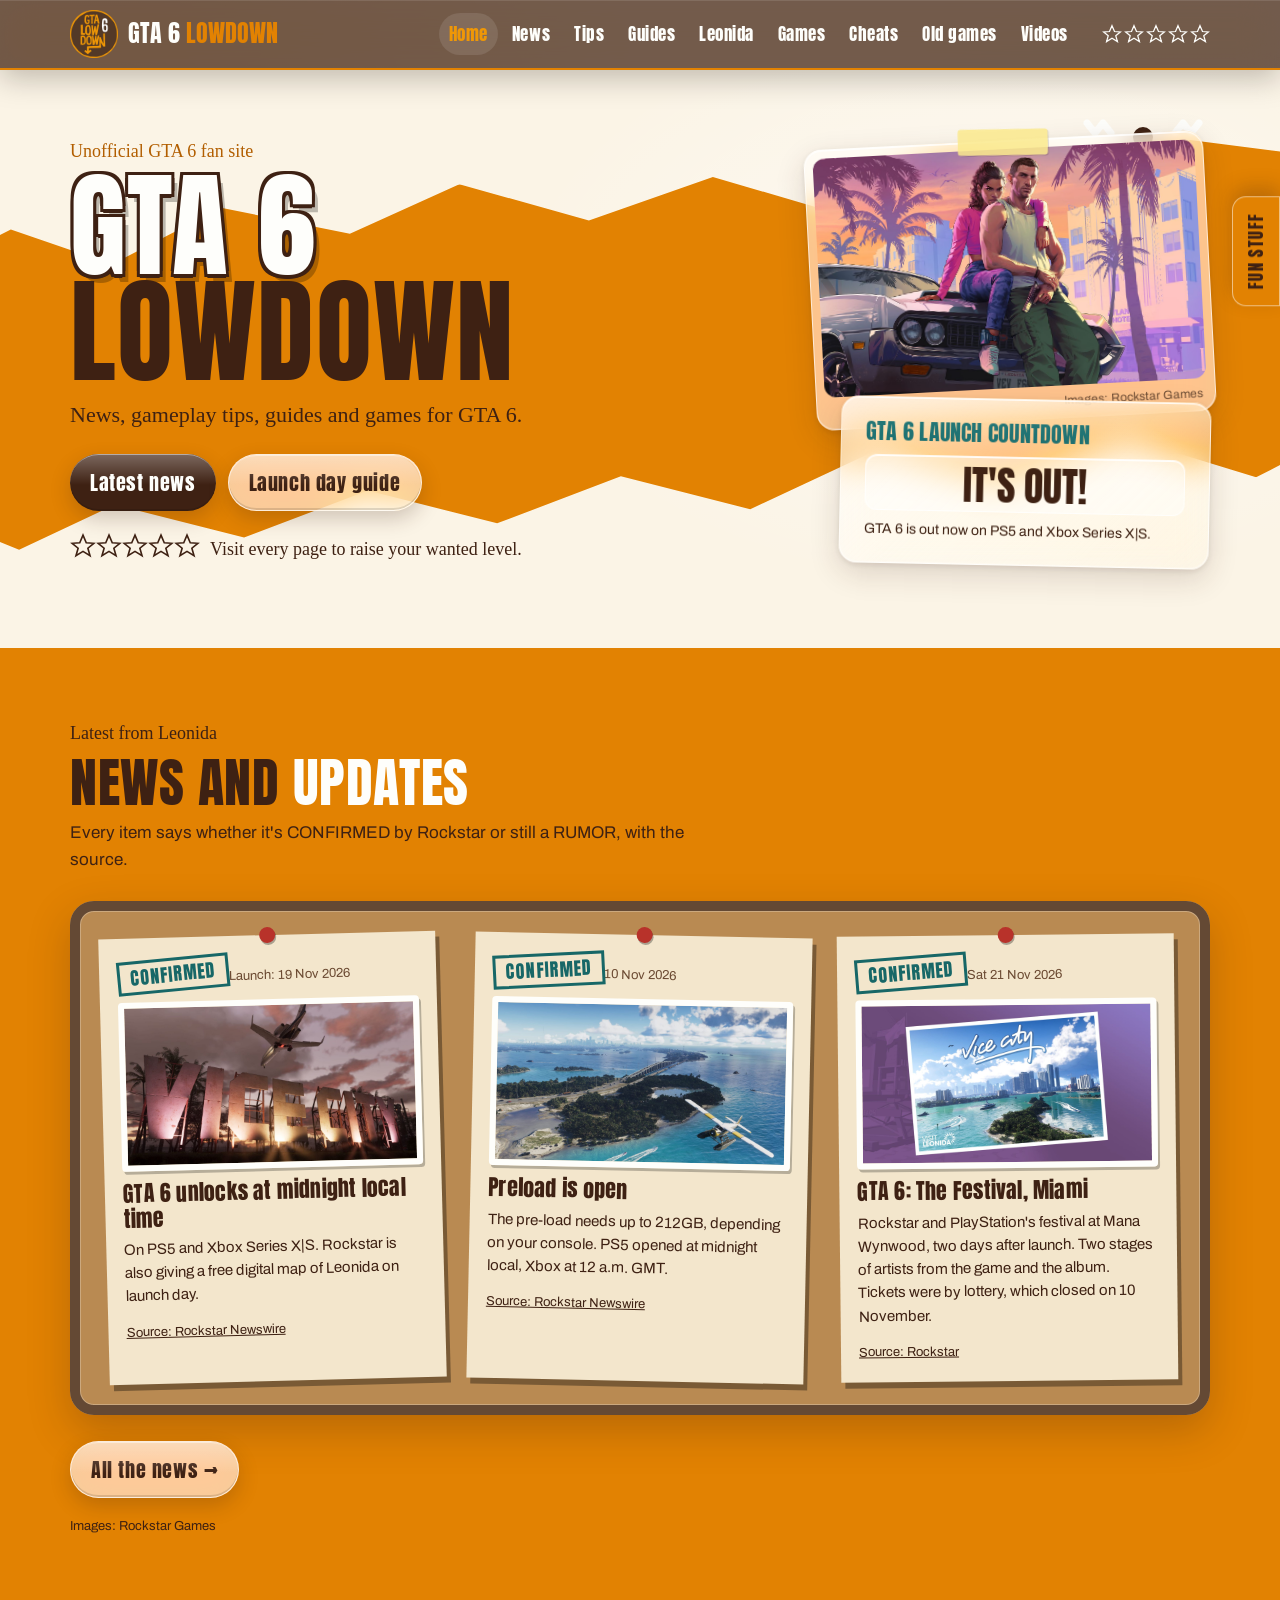
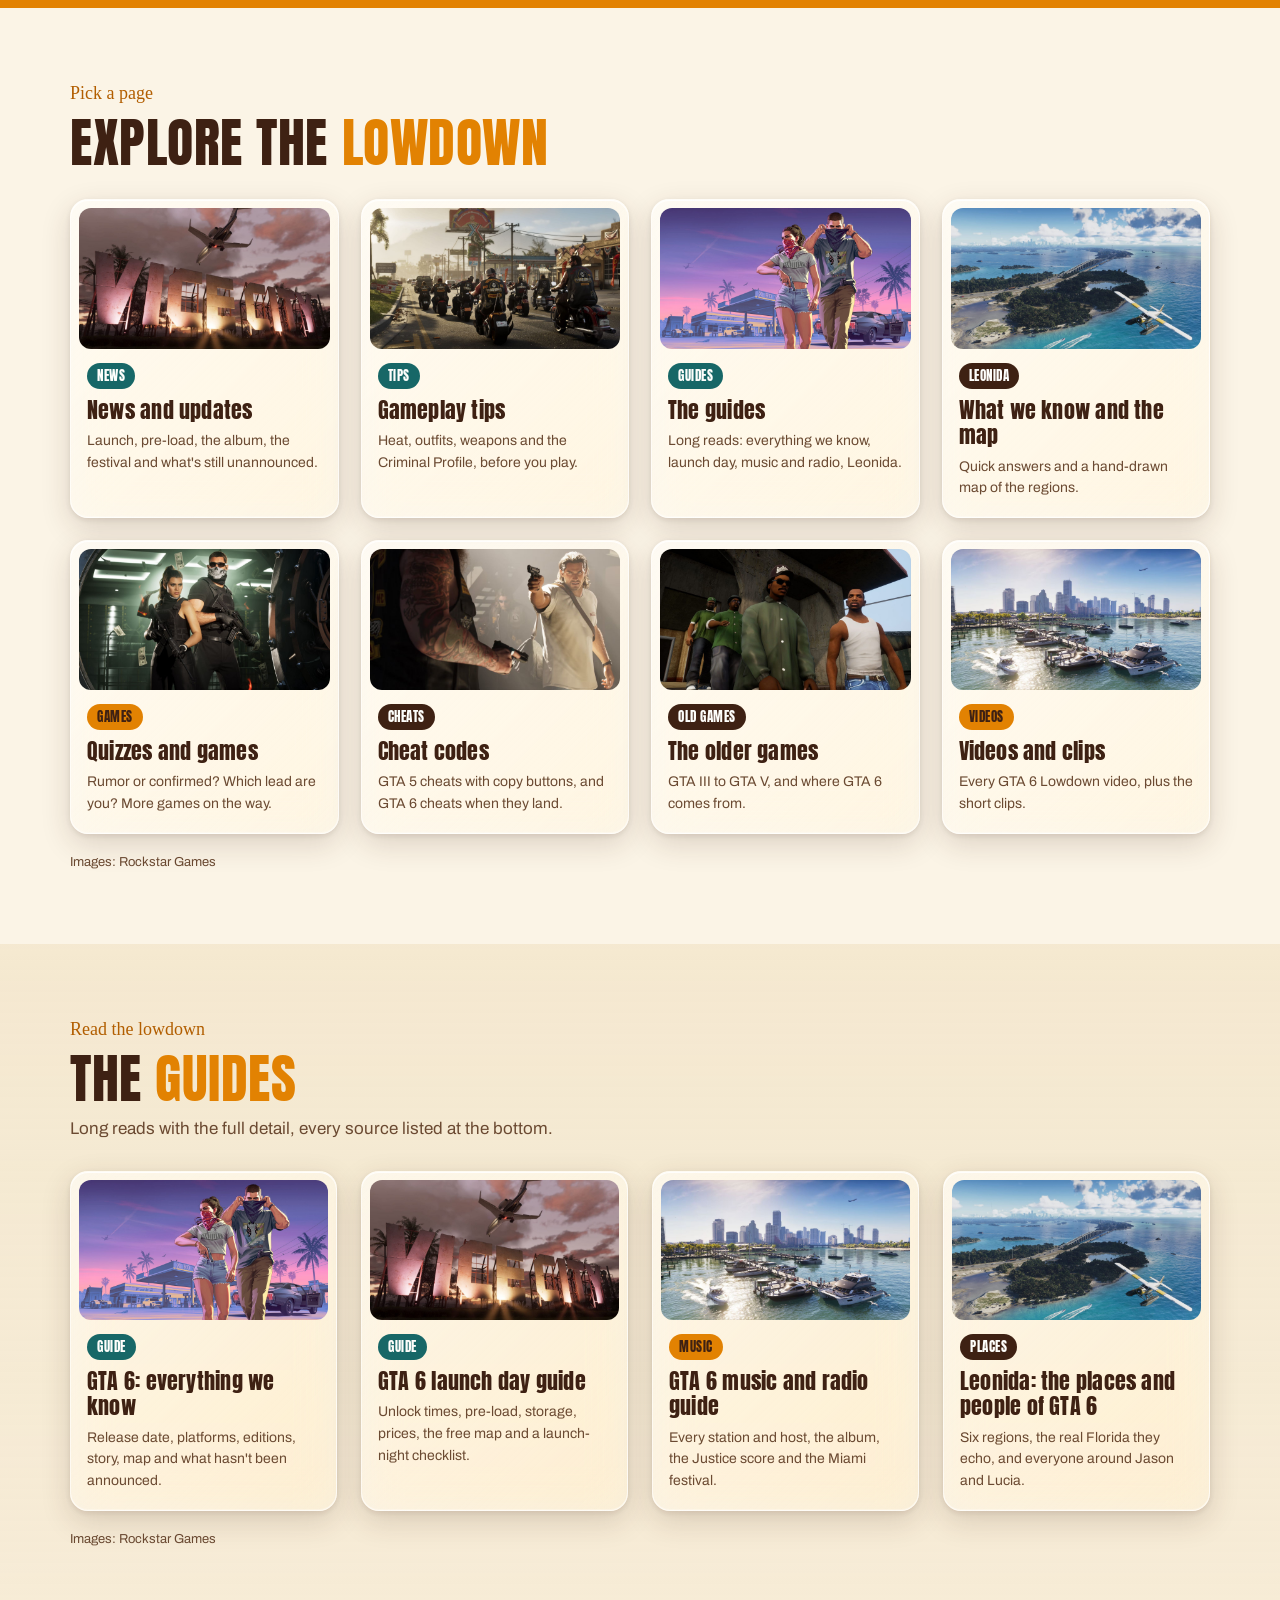
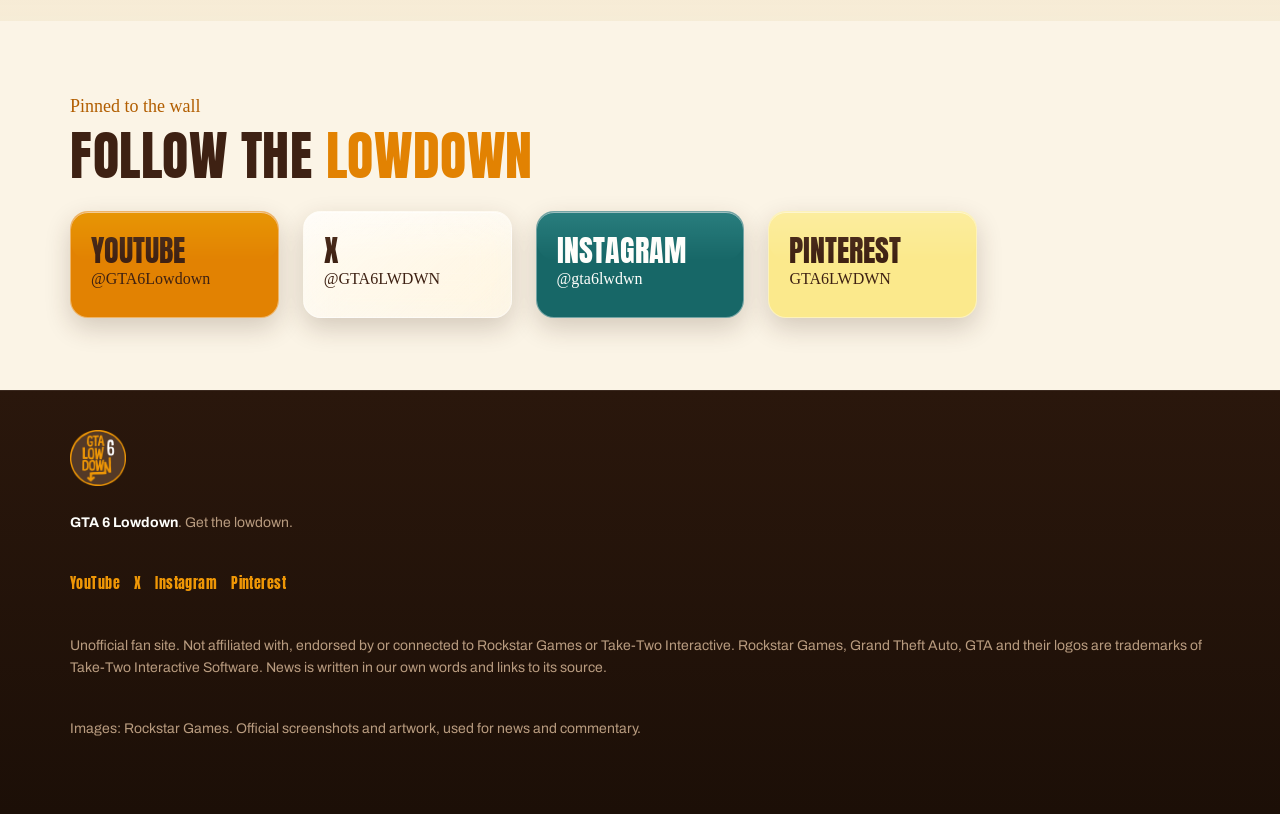
==== commit 56d8db7c: "Add files via upload" ====
--- a/index.html
+++ b/index.html
@@ -8,426 +8,53 @@
 <link rel="icon" type="image/png" sizes="192x192" href="img/favicon-192.png">
 <link rel="apple-touch-icon" href="img/apple-touch-icon.png">
 <meta name="theme-color" content="#3e2113">
-<title>GTA 6 Lowdown: GTA 6 news, facts and videos</title>
-<meta name="description" content="GTA 6 Lowdown: what Rockstar has actually confirmed about GTA 6, what's still rumor, every video from the channel, quizzes and the older GTA games explained. Unofficial fan site.">
+<title>GTA 6 Lowdown: GTA 6 news, tips, guides and games</title>
+<meta name="description" content="GTA 6 Lowdown: the latest GTA 6 news, gameplay tips, in-depth guides, quizzes and the older games explained. Unofficial fan site.">
+<link rel="canonical" href="https://gta6lowdown.github.io/GTA6Lowdown/">
 <link rel="preconnect" href="https://fonts.googleapis.com">
 <link rel="preconnect" href="https://fonts.gstatic.com" crossorigin>
 <link rel="stylesheet" href="https://fonts.googleapis.com/css2?family=Anton&family=Archivo:wght@400;600;700&family=Caveat:wght@600&family=Permanent+Marker&display=swap">
 <script type="application/ld+json">
 {"@context":"https://schema.org","@type":"Organization","name":"GTA 6 Lowdown","url":"https://gta6lowdown.github.io/GTA6Lowdown","logo":"https://gta6lowdown.github.io/GTA6Lowdown/img/logo.png","description":"Unofficial GTA 6 fan channel: what's confirmed, what's rumor, and the older games explained.","sameAs":["https://www.youtube.com/@GTA6Lowdown","https://x.com/GTA6LWDWN","https://www.instagram.com/gta6lwdwn/","https://www.pinterest.com/GTA6LWDWN/"]}
 </script>
-<style>
-:root{
-  --brown:#3e2113; --brown-mid:#533927; --orange:#e28202; --orange-b:#ef9706; --white:#fefefb;
-  --paper:#f3e6cc; --cork:#b98a52; --sticky:#fbe98c; --teal:#176767; --red:#b8322a; --dusk:#4a2c4f;
-  --ground:#fbf4e6; --text:#3e2113; --muted:#6b4a32; --panel:#f3e6cc; --card:#fffdf8; --focus:#176767;
-  --display:"Anton",Impact,"Arial Narrow",sans-serif; --marker:"Permanent Marker","Comic Sans MS",cursive;
-  --hand:"Caveat","Segoe Print",cursive; --body:"Archivo",system-ui,sans-serif;
-  --shadow:4px 6px 0 rgba(0,0,0,.35); --shadow-lift:6px 12px 0 rgba(0,0,0,.35);
-}
-html[data-theme="dark"] .kicker{color:#b25e00}
-html[data-theme="dark"]{--ground:#f3e6cc; --text:#3e2113; --muted:#6b4a32; --panel:#e9d6b2; --card:#f3e6cc; --focus:#ef9706}
-*{box-sizing:border-box}
-html{scroll-behavior:smooth}
-@media (prefers-reduced-motion:reduce){html{scroll-behavior:auto}*{transition:none!important;animation:none!important}}
-body{margin:0;background:var(--ground);color:var(--text);font-family:var(--body);font-size:17px;line-height:1.55}
-a{color:inherit}
-:focus-visible{outline:3px solid var(--focus);outline-offset:3px}
-.wrap{max-width:1180px;margin:0 auto;padding:0 20px}
-h1,h2,h3{font-family:var(--display);font-weight:400;letter-spacing:.01em;line-height:1.05;margin:0}
-h2{font-size:clamp(34px,5vw,54px)}
-h2 .w{color:var(--text)} h2 .o{color:var(--orange)}
-.kicker{font-family:var(--marker);color:#b25e00;font-size:18px;margin:0 0 6px}
-.lede{color:var(--muted);max-width:62ch;margin:10px 0 0}
-section{padding:72px 0;position:relative}
-.skip{position:absolute;left:-999px;top:0;background:var(--sticky);color:var(--brown);padding:10px 14px;z-index:99}
-.skip:focus{left:10px;top:10px}
-
-/* torn paper band */
-.torn{background:var(--orange);clip-path:polygon(0 14%,6% 4%,13% 16%,21% 2%,30% 12%,38% 0,47% 13%,56% 3%,64% 15%,73% 1%,82% 12%,90% 2%,100% 10%,100% 88%,93% 100%,84% 86%,75% 97%,66% 85%,57% 99%,48% 87%,39% 98%,30% 86%,21% 97%,12% 85%,5% 96%,0 86%)}
-
-/* nav */
-header.top{position:sticky;top:0;z-index:50;background:var(--brown);border-bottom:4px solid var(--orange)}
-.nav{display:flex;align-items:center;gap:16px;min-height:68px}
-.brand{display:flex;align-items:center;gap:10px;text-decoration:none}
-.brand img{width:48px;height:48px}
-.brand span{font-family:var(--display);font-size:24px;color:var(--white)} .brand b{font-weight:400;color:var(--orange)}
-.nav ul{display:flex;gap:4px;list-style:none;margin:0 0 0 auto;padding:0;flex-wrap:wrap}
-.nav ul a{display:block;font-family:var(--display);font-size:17px;letter-spacing:.03em;color:var(--white);text-decoration:none;padding:8px 10px}
-.nav ul a:hover{color:var(--orange-b)}
-.stars{display:flex;gap:2px;margin-left:8px}
-.stars svg{width:20px;height:20px}
-.navtoggle{display:none;margin-left:auto;background:none;border:2px solid var(--orange);color:var(--white);font-family:var(--display);font-size:16px;padding:6px 12px;cursor:pointer}
-@media (max-width:900px){
-  .navtoggle{display:block}
-  .nav{flex-wrap:wrap}
-  .nav ul{display:none;width:100%;flex-direction:column;padding-bottom:12px}
-  .nav ul.open{display:flex}
-  .stars{display:none}
-}
-
-/* hero */
-.hero{padding:0;background:#fbf4e6;color:var(--brown);overflow:hidden}
-.hero .band{position:absolute;inset:18% -5% 22% -5%;transform:rotate(-4deg)}
-.hero .inner{position:relative;display:grid;grid-template-columns:1.2fr .8fr;gap:30px;align-items:center;padding:70px 20px 80px}
-.hero h1{font-size:clamp(56px,9vw,120px);line-height:.92}
-.hero h1 .w{color:var(--white);text-shadow:-3px -3px 0 var(--brown),3px -3px 0 var(--brown),-3px 3px 0 var(--brown),3px 3px 0 var(--brown),0 4px 0 var(--brown),6px 8px 0 rgba(0,0,0,.25)} .hero h1 .o{color:var(--brown)}
-.hero p.tag{font-family:var(--marker);font-size:22px;margin:14px 0 22px;color:var(--brown)}
-.mast{width:120px;height:auto;position:absolute;right:6%;top:6%}
-.wanted-hint{display:flex;align-items:center;gap:10px;margin:22px 0 0;font-family:var(--marker);font-size:18px;color:var(--brown)}
-.wanted-hint svg polygon{stroke:var(--brown)}
-.wanted-hint svg{width:26px;height:26px}
-.countdown{background:var(--paper);color:var(--brown);padding:20px 22px;box-shadow:var(--shadow);transform:rotate(2deg);max-width:360px;justify-self:end}
-.countdown h3{font-size:22px;color:var(--teal)}
-.countdown .num{display:grid;grid-template-columns:repeat(4,1fr);gap:8px;margin:12px 0 8px;text-align:center}
-.countdown .num b{display:block;font-family:var(--display);font-size:40px;font-weight:400;line-height:1}
-.countdown .num small{font-size:12px;letter-spacing:.06em;text-transform:uppercase}
-.countdown p{margin:0;font-size:14px}
-@media (max-width:820px){.hero .inner{grid-template-columns:1fr}.countdown{justify-self:start}.mast{display:none}}
-
-.btn{display:inline-flex;align-items:center;gap:8px;font-family:var(--display);font-size:20px;letter-spacing:.03em;text-decoration:none;padding:12px 20px;border:0;cursor:pointer;box-shadow:var(--shadow);transition:transform .15s,box-shadow .15s}
-.btn:hover{transform:translateY(-3px);box-shadow:var(--shadow-lift)}
-.btn.dark{background:var(--brown);color:var(--white)}
-.btn.orange{background:var(--orange);color:var(--brown)}
-.btn.paper{background:var(--paper);color:var(--brown)}
-.btn.teal{background:var(--teal);color:var(--white)}
-.btns{display:flex;flex-wrap:wrap;gap:12px}
-
-/* latest */
-.latest{display:grid;grid-template-columns:1.3fr 1fr;gap:28px;align-items:center;margin-top:28px}
-@media (max-width:820px){.latest{grid-template-columns:1fr}}
-
-/* video cards */
-.filters{display:flex;flex-wrap:wrap;gap:8px;margin:24px 0}
-.filters button{font-family:var(--display);font-size:16px;letter-spacing:.03em;background:transparent;color:var(--text);border:2px solid var(--orange);padding:7px 14px;cursor:pointer}
-.filters button[aria-pressed="true"]{background:var(--orange);color:var(--brown)}
-.grid{display:grid;grid-template-columns:repeat(auto-fill,minmax(260px,1fr));gap:26px}
-.vcard{display:block;text-decoration:none;color:var(--brown);background:var(--card);border-top:6px solid var(--orange);box-shadow:var(--shadow);transition:transform .15s,box-shadow .15s}
-.vcard:hover,.vcard:focus-visible{transform:translateY(-4px) rotate(-.6deg);box-shadow:var(--shadow-lift)}
-.thumb{position:relative;aspect-ratio:16/9;background:var(--brown-mid);overflow:hidden;display:flex;align-items:center;justify-content:center}
-.thumb img{position:absolute;inset:0;width:100%;height:100%;object-fit:cover}
-.thumb .fb{font-family:var(--display);color:var(--orange);font-size:54px;opacity:.9}
-.thumb .play{position:absolute;right:10px;bottom:10px;background:var(--orange);color:var(--brown);font-family:var(--display);font-size:14px;padding:4px 10px}
-.vcard .meta{padding:14px 16px 16px}
-.vcard h3{font-size:21px;line-height:1.15}
-.vcard p{margin:8px 0 0;font-size:14px;color:#6b4a32}
-.chip{display:inline-block;font-family:var(--display);font-size:13px;letter-spacing:.04em;padding:2px 8px;margin-bottom:8px}
-.chip.ex{background:var(--teal);color:var(--white)} .chip.mu{background:var(--orange);color:var(--brown)} .chip.ch{background:var(--brown);color:var(--white)}
-.vcard[hidden]{display:none}
-
-/* corkboard news */
-.cork{background:var(--cork);padding:34px;border:14px solid var(--brown-mid);box-shadow:var(--shadow);display:grid;grid-template-columns:repeat(auto-fill,minmax(250px,1fr));gap:30px;margin-top:28px}
-.clip{background:var(--paper);color:var(--brown);padding:20px 18px 18px;box-shadow:var(--shadow);position:relative}
-.clip:nth-child(3n+1){transform:rotate(-1.5deg)} .clip:nth-child(3n+2){transform:rotate(1.2deg)} .clip:nth-child(3n){transform:rotate(-.6deg)}
-.clip::before{content:"";position:absolute;top:-8px;left:50%;width:16px;height:16px;border-radius:999px;background:var(--red);box-shadow:1px 2px 0 rgba(0,0,0,.3);transform:translateX(-50%)}
-.clip time{font-size:13px;color:#6b4a32}
-.clip h3{font-size:22px;margin:4px 0 8px;line-height:1.1}
-.clip p{margin:0 0 10px;font-size:15px}
-.clip .src{font-size:13px}
-.stamp{display:inline-block;font-family:var(--display);font-size:18px;letter-spacing:.06em;border:3px solid;padding:0 10px;transform:rotate(-4deg);margin-bottom:6px}
-.stamp.yes{color:var(--teal)} .stamp.no{color:#b25e00}
-.clip.sticky{background:var(--sticky)}
-.clip.sticky p{font-family:var(--hand);font-size:24px;line-height:1.2}
-
-/* shorts */
-.phones{display:flex;gap:24px;overflow-x:auto;padding:18px 4px 26px;margin-top:20px;scroll-snap-type:x mandatory}
-.phone{flex:0 0 210px;aspect-ratio:9/16;background:#140a04;border-radius:26px;padding:12px;box-shadow:var(--shadow);scroll-snap-align:start}
-.phone .scr{height:100%;border-radius:16px;background:var(--dusk);color:var(--white);display:flex;flex-direction:column;justify-content:flex-end;padding:16px}
-.phone .scr b{font-family:var(--display);font-weight:400;font-size:22px;line-height:1.1}
-.phone .scr span{font-size:13px;color:var(--muted)}
-.note{background:var(--sticky);color:var(--brown);font-family:var(--hand);font-size:24px;padding:14px 18px;box-shadow:var(--shadow);display:inline-block;transform:rotate(-1deg)}
-
-/* quiz */
-.quizbox{display:grid;grid-template-columns:1fr 1fr;gap:28px;margin-top:28px}
-@media (max-width:820px){.quizbox{grid-template-columns:1fr}}
-.quizbox .machine.lead .answers .btn{font-size:17px}
-.machine{background:var(--brown-mid);border:6px solid var(--orange);padding:26px;box-shadow:var(--shadow);color:var(--white)}
-.screen{background:var(--dusk);padding:22px;min-height:190px;display:flex;flex-direction:column;justify-content:center}
-.screen .q{font-family:var(--display);font-size:26px;line-height:1.15}
-.screen .fbk{margin-top:12px;font-size:15px;color:var(--sticky);min-height:44px}
-.answers{display:flex;gap:12px;margin-top:16px;flex-wrap:wrap}
-.answers .btn{flex:1;justify-content:center;min-width:140px}
-.score{font-family:var(--display);font-size:18px;margin-top:14px;color:var(--orange-b)}
-.soon{background:var(--card);color:var(--brown);padding:24px;box-shadow:var(--shadow)}
-.soon h3{font-size:28px}
-.soon ul{margin:12px 0 0;padding-left:20px}
-
-/* old games */
-.shelf{display:grid;grid-template-columns:repeat(5,1fr);gap:16px;margin-top:28px;border-bottom:16px solid var(--brown-mid);padding-bottom:0}
-@media (max-width:900px){.shelf{grid-template-columns:repeat(2,1fr);border-bottom:0}}
-.case{background:var(--card);color:var(--brown);box-shadow:var(--shadow);display:flex;flex-direction:column}
-.case .spine{font-family:var(--display);font-size:28px;padding:16px;line-height:1}
-.case:nth-child(1) .spine{background:var(--brown-mid);color:var(--paper)}
-.case:nth-child(2) .spine{background:#c8467a;color:var(--white)}
-.case:nth-child(3) .spine{background:var(--orange);color:var(--brown)}
-.case:nth-child(4) .spine{background:var(--teal);color:var(--white)}
-.case:nth-child(5) .spine{background:var(--brown);color:var(--orange)}
-.case .body{padding:14px 16px 18px;font-size:15px;flex:1;display:flex;flex-direction:column}
-.case .yr{font-family:var(--marker);color:#b25e00}
-.case a{margin-top:auto;padding-top:10px;font-weight:700}
-
-/* info notebook */
-.notebook{background:var(--paper);color:var(--brown);box-shadow:var(--shadow);margin-top:28px;border-left:22px solid var(--teal);background-image:repeating-linear-gradient(transparent 0 33px,#e0cba4 33px 34px)}
-details{border-bottom:2px dashed #d8c3a5;padding:0 24px}
-summary{font-family:var(--display);font-size:24px;padding:18px 0;cursor:pointer;list-style:none;display:flex;justify-content:space-between;gap:12px}
-summary::after{content:"+";color:var(--orange)} details[open] summary::after{content:"–"}
-details .ans{padding:0 0 20px;max-width:75ch}
-details .ans p{margin:0 0 10px}
-
-/* socials */
-.cards{display:grid;grid-template-columns:repeat(auto-fill,minmax(200px,1fr));gap:24px;margin-top:28px}
-.post{display:block;text-decoration:none;padding:24px 20px;box-shadow:var(--shadow);transition:transform .15s,box-shadow .15s}
-.post:hover,.post:focus-visible{transform:translateY(-4px) rotate(1deg);box-shadow:var(--shadow-lift)}
-.post b{display:block;font-family:var(--display);font-weight:400;font-size:30px;line-height:1}
-.post span{font-family:var(--marker);font-size:16px}
-.p1{background:var(--orange);color:var(--brown)} .p2{background:var(--paper);color:var(--brown)} .p3{background:var(--teal);color:var(--white)}
-.p4{background:var(--brown-mid);color:var(--white);border:3px solid var(--orange)} .p5{background:var(--sticky);color:var(--brown)}
-
-/* fun */
-.funrow{display:grid;grid-template-columns:repeat(auto-fill,minmax(260px,1fr));gap:24px;margin-top:28px}
-.fun{background:var(--card);border-top:6px solid var(--teal);padding:22px;box-shadow:var(--shadow)}
-.fun h3{font-size:26px;color:#b25e00}
-.fun p{margin:8px 0 14px}
-.factout{font-family:var(--hand);font-size:24px;line-height:1.2;min-height:60px;background:var(--sticky);color:var(--brown);padding:10px 14px;margin-top:12px}
-
-section.band-or{background:var(--orange);color:var(--brown)}
-section.band-or h2 .w{color:var(--brown)} section.band-or h2 .o{color:var(--white)} section.band-or .kicker{color:var(--brown)} section.band-or .lede{color:var(--brown)}
-.tipgrid{display:grid;grid-template-columns:repeat(auto-fill,minmax(300px,1fr));gap:24px;margin-top:28px}
-.tip{background:var(--card);color:var(--brown);padding:22px;box-shadow:var(--shadow);border-left:8px solid var(--orange)}
-.tip .tn{font-family:var(--display);font-size:40px;color:var(--orange);line-height:1}
-.tip h3{font-size:24px;margin:6px 0 8px}
-.tip p{margin:0 0 8px;font-size:15px}
-.tip .src{font-size:13px;color:#6b4a32;margin:0}
-.tip.sticky{background:var(--sticky);border-left:0;font-family:var(--hand);font-size:24px}
-.tip.sticky p{font-size:24px}
-.cheatwrap{display:grid;grid-template-columns:.8fr 1.6fr;gap:28px;margin-top:28px;align-items:start}
-@media (max-width:820px){.cheatwrap{grid-template-columns:1fr}}
-.gta6cheat{background:var(--brown);color:var(--white);padding:26px;box-shadow:var(--shadow)}
-.gta6cheat h3{font-size:30px;margin:8px 0}
-.gta6cheat .stamp{color:var(--orange-b)}
-.cheatbox{background:var(--card);color:var(--brown);padding:24px;box-shadow:var(--shadow)}
-.cheatbox h3{font-size:28px}
-.small{font-size:14px;color:#6b4a32}
-.tablewrap{overflow-x:auto}
-table{border-collapse:collapse;width:100%;min-width:520px;margin:12px 0}
-th,td{text-align:left;padding:10px 8px;border-bottom:2px dashed #e0cba4}
-th{font-family:var(--display);font-weight:400;font-size:16px;letter-spacing:.04em;color:#b25e00}
-td:nth-child(2),td:nth-child(3){font-family:ui-monospace,Consolas,monospace;font-weight:700}
-.copy{font-family:var(--display);font-size:14px;background:var(--teal);color:var(--white);border:0;padding:6px 10px;cursor:pointer}
-.mapbox{display:grid;grid-template-columns:1.4fr 1fr;gap:28px;margin-top:28px;align-items:center}
-.mapbox svg{width:100%;height:auto;box-shadow:var(--shadow)}
-@media (max-width:820px){.mapbox{grid-template-columns:1fr}}
-.mapnotes p{margin:0 0 12px}
-footer{background:#2a170c;color:var(--muted);padding:40px 0 60px;font-size:14px}
-footer .wrap{display:grid;gap:12px}
-footer img{width:56px}
-.toast{position:fixed;left:50%;bottom:24px;transform:translateX(-50%);background:var(--sticky);color:var(--brown);font-family:var(--marker);padding:12px 18px;box-shadow:var(--shadow);z-index:80}
-.toast[hidden]{display:none}
-.sr{position:absolute;width:1px;height:1px;overflow:hidden;clip:rect(0 0 0 0)}
-
-/* official Rockstar images */
-.credit{font-size:13px;color:var(--muted);margin:18px 0 0}
-section.band-or .credit{color:var(--brown)}
-.heroside{justify-self:end;max-width:420px;width:100%;position:relative}
-.heroart{margin:0 0 -22px 20px;background:var(--white);padding:10px 10px 12px;box-shadow:var(--shadow);transform:rotate(-3deg);position:relative}
-.heroart::before{content:"";position:absolute;top:-12px;left:50%;width:90px;height:26px;background:rgba(251,233,140,.85);transform:translateX(-50%) rotate(2deg);box-shadow:1px 1px 0 rgba(0,0,0,.15)}
-.heroart img{display:block;width:100%;height:auto;aspect-ratio:16/10;object-fit:cover;object-position:50% 30%}
-.heroart figcaption{font-size:12px;color:var(--muted);margin-top:6px;text-align:right}
-.heroside .countdown{position:relative;z-index:1;max-width:none;margin-left:auto;width:88%}
-@media (max-width:820px){.heroside{justify-self:start}}
-.thumb img.fbimg{z-index:0}
-.thumb img.yt{z-index:2}
-.thumb .fb{position:relative;z-index:1;text-shadow:3px 3px 0 var(--brown)}
-.thumb .play{z-index:3}
-.clip .pic{display:block;width:100%;aspect-ratio:16/9;object-fit:cover;border:6px solid var(--white);box-shadow:2px 3px 0 rgba(0,0,0,.25);margin:4px 0 10px}
-.tip .pic{display:block;width:calc(100% + 44px);margin:-22px -22px 14px;aspect-ratio:16/9;object-fit:cover}
-.tip .pic.top{object-position:50% 25%}
-.nbart{display:block;width:100%;height:320px;object-fit:cover;object-position:50% 2%;border-bottom:6px solid var(--orange)}
-.case .art{display:block;width:100%;aspect-ratio:4/3;object-fit:cover;border-bottom:4px solid var(--brown)}
-
-/* ===== liquid glass layer (v02) ===== */
-:root{
-  --glass:linear-gradient(135deg,rgba(255,255,255,.62),rgba(255,250,240,.28));
-  --glass-dark:linear-gradient(135deg,rgba(83,57,39,.62),rgba(62,33,19,.42));
-  --glass-edge:1px solid rgba(255,255,255,.65);
-  --glass-edge-dark:1px solid rgba(255,255,255,.16);
-  --glass-shadow:0 10px 30px rgba(62,33,19,.16),0 2px 6px rgba(62,33,19,.10),inset 0 1px 0 rgba(255,255,255,.85),inset 0 -1px 0 rgba(255,255,255,.25);
-  --glass-shadow-dark:0 12px 34px rgba(20,10,4,.35),inset 0 1px 0 rgba(255,255,255,.22);
-  --blur:blur(18px) saturate(170%);
-  --r:18px;
-}
-/* soft colour blobs so the glass has something to bend */
-body{background:var(--ground)}
-body::before{content:"";position:fixed;inset:0;z-index:-1;pointer-events:none;background:
-  radial-gradient(900px 600px at 8% 12%,rgba(226,130,2,.10),transparent 60%),
-  radial-gradient(800px 600px at 92% 38%,rgba(23,103,103,.08),transparent 60%),
-  radial-gradient(900px 700px at 20% 78%,rgba(226,130,2,.08),transparent 60%)}
-section[style*="--panel"]{background:linear-gradient(180deg,rgba(243,230,204,.85),rgba(243,230,204,.6))!important}
-
-/* header: frosted brown */
-header.top{background:rgba(62,33,19,.72);-webkit-backdrop-filter:var(--blur);backdrop-filter:var(--blur);border-bottom:0;box-shadow:0 1px 0 rgba(255,255,255,.10) inset,0 2px 0 var(--orange),0 10px 30px rgba(20,10,4,.25)}
-.nav ul a{border-radius:999px;transition:background .2s,color .2s}
-.nav ul a:hover{background:rgba(255,255,255,.10);color:var(--orange-b)}
-.navtoggle{border-radius:999px;background:rgba(255,255,255,.08)}
-
-/* glass surfaces */
-.countdown,.vcard,.tip,.soon,.cheatbox,.fun,.case,.notebook,.filters,.heroart,.toast{
-  border-radius:var(--r)}
-.countdown,.vcard,.tip:not(.sticky),.soon,.cheatbox,.fun,.case{
-  background:var(--glass);border:var(--glass-edge);box-shadow:var(--glass-shadow);
-  -webkit-backdrop-filter:var(--blur);backdrop-filter:var(--blur);overflow:hidden;position:relative}
-/* specular sheen across the top of each pane */
-.countdown::after,.vcard::after,.tip:not(.sticky)::after,.soon::after,.cheatbox::after,.fun::after,.case::after,.machine::after,.post::after{
-  content:"";position:absolute;inset:0 0 auto 0;height:46%;pointer-events:none;border-radius:inherit;
-  background:linear-gradient(180deg,rgba(255,255,255,.38),rgba(255,255,255,0));mix-blend-mode:soft-light}
-
-/* hero */
-.hero{background:radial-gradient(700px 420px at 78% 40%,rgba(255,255,255,.55),transparent 70%),#fbf4e6}
-.heroart{padding:8px;background:rgba(255,255,255,.55);border:var(--glass-edge);box-shadow:var(--glass-shadow);-webkit-backdrop-filter:var(--blur);backdrop-filter:var(--blur)}
-.heroart img{border-radius:12px}
-.heroart::before{border-radius:3px}
-.heroart figcaption{padding:0 4px}
-.countdown{transform:rotate(1.2deg);padding:22px 24px}
-.countdown .num>div{background:rgba(255,255,255,.45);border:1px solid rgba(255,255,255,.7);border-radius:12px;padding:8px 0 6px;box-shadow:inset 0 1px 0 rgba(255,255,255,.9)}
-
-/* buttons: glossy pills */
-.btn{border-radius:999px;box-shadow:0 8px 20px rgba(62,33,19,.22),inset 0 1px 0 rgba(255,255,255,.45),inset 0 -2px 0 rgba(0,0,0,.12);position:relative;overflow:hidden}
-.btn::before{content:"";position:absolute;inset:0 0 45% 0;border-radius:999px 999px 40% 40%/999px 999px 100% 100%;background:linear-gradient(180deg,rgba(255,255,255,.32),rgba(255,255,255,0));pointer-events:none}
-.btn:hover{box-shadow:0 14px 28px rgba(62,33,19,.28),inset 0 1px 0 rgba(255,255,255,.5),inset 0 -2px 0 rgba(0,0,0,.12)}
-.btn.paper{background:rgba(255,255,255,.6);border:var(--glass-edge);-webkit-backdrop-filter:var(--blur);backdrop-filter:var(--blur)}
-.copy{border-radius:999px;box-shadow:inset 0 1px 0 rgba(255,255,255,.35)}
-
-/* video filters: segmented glass */
-.filters{display:inline-flex;padding:6px;background:var(--glass);border:var(--glass-edge);box-shadow:var(--glass-shadow);-webkit-backdrop-filter:var(--blur);backdrop-filter:var(--blur);border-radius:999px}
-.filters button{border:0;border-radius:999px;transition:background .2s,box-shadow .2s}
-.filters button[aria-pressed="true"]{box-shadow:0 4px 12px rgba(226,130,2,.35),inset 0 1px 0 rgba(255,255,255,.5)}
-@media (max-width:620px){.filters{display:flex;flex-wrap:nowrap;overflow-x:auto;max-width:100%;scrollbar-width:none}.filters::-webkit-scrollbar{display:none}.filters button{white-space:nowrap;flex:0 0 auto}}
-
-/* video cards */
-.vcard{border-top:0}
-.vcard .thumb{border-radius:12px;margin:8px 8px 0}
-.vcard:hover,.vcard:focus-visible{transform:translateY(-5px);box-shadow:0 18px 40px rgba(62,33,19,.22),inset 0 1px 0 rgba(255,255,255,.9)}
-.thumb .play{border-radius:999px;background:rgba(62,33,19,.45);color:var(--white);border:1px solid rgba(255,255,255,.35);-webkit-backdrop-filter:blur(10px) saturate(160%);backdrop-filter:blur(10px) saturate(160%);padding:5px 12px}
-.latest .vcard .thumb{margin:10px}
-.chip{border-radius:999px;padding:3px 10px}
-
-/* news wall: paper clippings stay, the board gets a glass frame */
-.cork{border-radius:24px;border:0;box-shadow:inset 0 0 0 10px rgba(83,57,39,.85),inset 0 0 0 11px rgba(255,255,255,.25),0 16px 40px rgba(62,33,19,.25)}
-.clip .pic{border-radius:4px}
-
-/* tips */
-.tip{border-left:0}
-.tip:not(.sticky){border-top:5px solid var(--orange)}
-.tip .pic{margin-top:-27px}
-.tip.sticky{border-radius:6px}
-
-/* notebook and cases */
-.notebook{overflow:hidden;box-shadow:var(--glass-shadow)}
-.case{border:var(--glass-edge)}
-.case .spine{position:relative}
-.case .spine::after{content:"";position:absolute;inset:0 0 50% 0;background:linear-gradient(180deg,rgba(255,255,255,.28),rgba(255,255,255,0))}
-.case .art{border-bottom:0}
-.shelf{border-bottom:0;gap:20px}
-
-/* shorts phones: glass screens */
-.phone{border-radius:30px;background:linear-gradient(160deg,#2a170c,#140a04);box-shadow:0 18px 40px rgba(20,10,4,.35),inset 0 1px 0 rgba(255,255,255,.18)}
-.phone .scr{border-radius:20px;background:
-  radial-gradient(120% 80% at 20% 0%,rgba(239,151,6,.55),transparent 60%),
-  radial-gradient(120% 80% at 100% 100%,rgba(23,103,103,.6),transparent 60%),var(--dusk);position:relative;overflow:hidden}
-.phone .scr span{color:rgba(255,255,255,.75)}
-.phone .scr b{background:rgba(255,255,255,.12);border:1px solid rgba(255,255,255,.25);border-radius:14px;padding:10px 12px;margin-top:6px;-webkit-backdrop-filter:blur(12px);backdrop-filter:blur(12px)}
-
-/* quiz machines: dark glass */
-.machine{border:0;border-radius:24px;background:var(--glass-dark),var(--brown-mid);box-shadow:var(--glass-shadow-dark),inset 0 0 0 2px rgba(226,130,2,.7);position:relative;overflow:hidden}
-.screen{border-radius:16px;background:radial-gradient(120% 90% at 0% 0%,rgba(239,151,6,.35),transparent 60%),radial-gradient(120% 90% at 100% 100%,rgba(23,103,103,.45),transparent 60%),var(--dusk);border:1px solid rgba(255,255,255,.15);box-shadow:inset 0 1px 0 rgba(255,255,255,.2)}
-.gta6cheat{border-radius:var(--r);background:var(--glass-dark),var(--brown);box-shadow:var(--glass-shadow-dark)}
-
-/* socials: tinted glass tiles */
-.post{border-radius:var(--r);position:relative;overflow:hidden;border:1px solid rgba(255,255,255,.4);box-shadow:0 10px 26px rgba(62,33,19,.2),inset 0 1px 0 rgba(255,255,255,.5)}
-.post:hover,.post:focus-visible{transform:translateY(-5px)}
-.p2{background:var(--glass);-webkit-backdrop-filter:var(--blur);backdrop-filter:var(--blur)}
-.p4{border:1px solid rgba(239,151,6,.6)}
-
-/* fun */
-.fun{border-top:0}
-.fun::before{content:"";position:absolute;left:0;right:0;top:0;height:4px;background:var(--teal)}
-.factout{border-radius:12px}
-
-/* instagram reels */
-.reels{gap:20px}
-.reel{flex:0 0 328px;height:620px;border-radius:22px;overflow:hidden;scroll-snap-align:start;background:var(--glass);border:var(--glass-edge);box-shadow:var(--glass-shadow);-webkit-backdrop-filter:var(--blur);backdrop-filter:var(--blur);padding:6px}
-.reel iframe{display:block;width:100%;height:100%;border:0;border-radius:16px;background:#fff}
-@media (max-width:420px){.reel{flex-basis:calc(100vw - 52px);height:580px}}
-
-/* articles */
-.artgrid{display:grid;grid-template-columns:repeat(auto-fill,minmax(250px,1fr));gap:24px;margin-top:28px}
-.acard{display:block;text-decoration:none;color:var(--brown);background:var(--glass);border:var(--glass-edge);box-shadow:var(--glass-shadow);-webkit-backdrop-filter:var(--blur);backdrop-filter:var(--blur);border-radius:var(--r);overflow:hidden;transition:transform .15s,box-shadow .15s}
-.acard:hover,.acard:focus-visible{transform:translateY(-5px);box-shadow:0 18px 40px rgba(62,33,19,.22),inset 0 1px 0 rgba(255,255,255,.9)}
-.acard img{display:block;width:calc(100% - 16px);margin:8px 8px 0;aspect-ratio:16/9;object-fit:cover;border-radius:12px}
-.acard .ameta{padding:14px 16px 18px}
-.acard h3{font-size:22px;line-height:1.15}
-.acard p{margin:8px 0 0;font-size:14px;color:#6b4a32}
-
-/* toast */
-.toast{background:rgba(251,233,140,.75);border:var(--glass-edge);-webkit-backdrop-filter:var(--blur);backdrop-filter:var(--blur);box-shadow:var(--glass-shadow);border-radius:999px}
-
-/* map */
-.mapbox svg{border-radius:var(--r)}
-
-/* footer: deeper glass */
-footer{background:linear-gradient(180deg,#2a170c,#1c0f07);box-shadow:inset 0 1px 0 rgba(255,255,255,.08)}
-footer p{color:#b89b7f}
-
-/* where glass isn't supported or people ask for less transparency */
-@supports not ((backdrop-filter:blur(1px)) or (-webkit-backdrop-filter:blur(1px))){
-  .countdown,.vcard,.tip:not(.sticky),.soon,.cheatbox,.fun,.case,.filters,.heroart,.btn.paper,.p2,.toast{background:var(--card)}
-  header.top{background:var(--brown)}
-}
-@media (prefers-reduced-transparency:reduce){
-  .countdown,.vcard,.tip:not(.sticky),.soon,.cheatbox,.fun,.case,.filters,.heroart,.btn.paper,.p2,.toast{background:var(--card);backdrop-filter:none;-webkit-backdrop-filter:none}
-  header.top{background:var(--brown);backdrop-filter:none}
-}
-</style>
+<link rel="stylesheet" href="css/site.css">
 </head>
-<body>
+<body data-page="home">
 <a class="skip" href="#main">Skip to content</a>
 
 <header class="top">
   <div class="wrap nav">
-    <a class="brand" href="#home"><img src="img/logo.png" alt=""><span>GTA 6 <b>LOWDOWN</b></span></a>
+    <a class="brand" href="index.html"><img src="img/logo.png" alt=""><span>GTA 6 <b>LOWDOWN</b></span></a>
     <button class="navtoggle" type="button" aria-expanded="false" aria-controls="navlist">MENU</button>
     <ul id="navlist">
-      <li><a href="#videos">Videos</a></li>
-      <li><a href="#articles">Articles</a></li>
-      <li><a href="#news">News</a></li>
-      <li><a href="#shorts">Shorts</a></li>
-      <li><a href="#tips">Tips</a></li>
-      <li><a href="#cheats">Cheats</a></li>
-      <li><a href="#quiz">Quizzes</a></li>
-      <li><a href="#old-games">Old games</a></li>
-      <li><a href="#info">Info</a></li>
-      <li><a href="#map">Map</a></li>
-      <li><a href="#follow">Socials</a></li>
+      <li><a href="index.html" aria-current="page">Home</a></li>
+      <li><a href="news.html">News</a></li>
+      <li><a href="tips.html">Tips</a></li>
+      <li><a href="guides.html">Guides</a></li>
+      <li><a href="leonida.html">Leonida</a></li>
+      <li><a href="games.html">Games</a></li>
+      <li><a href="cheats.html">Cheats</a></li>
+      <li><a href="old-games.html">Old games</a></li>
+      <li><a href="videos.html">Videos</a></li>
     </ul>
     <div class="stars" role="img" id="stars" aria-label="Wanted level: 0 of 5 stars"></div>
   </div>
 </header>
 
 <main id="main">
-<!-- HERO -->
 <section class="hero" id="home">
   <div class="band torn" aria-hidden="true"></div>
   <svg class="mast" viewBox="0 0 120 150" aria-hidden="true"><g fill="none" stroke="#3e2113" stroke-width="7" stroke-linecap="round" stroke-linejoin="round"><path d="M60 40 L38 145 M60 40 L82 145 M47 95 H73 M42 120 H78 M50 70 L72 100 M70 70 L48 100"/><path d="M28 30 l-8 -10 l-8 10 l-8 -10 M92 30 l8 -10 l8 10 l8 -10" stroke="#fefefb"/></g><circle cx="60" cy="34" r="10" fill="#3e2113"/></svg>
   <div class="wrap inner">
     <div>
-      <p class="kicker">Unofficial GTA 6 fan channel</p>
+      <p class="kicker">Unofficial GTA 6 fan site</p>
       <h1><span class="w">GTA 6</span><br><span class="o">LOWDOWN</span></h1>
-      <p class="tag">What's confirmed. What's rumor. No hype.</p>
+      <p class="tag">News, gameplay tips, guides and games for GTA 6.</p>
       <div class="btns">
-        <a class="btn dark" href="https://www.youtube.com/@GTA6Lowdown?sub_confirmation=1">&#9654; Subscribe on YouTube</a>
-        <a class="btn paper" href="#videos">Watch the videos</a>
+        <a class="btn dark" href="news.html">Latest news</a>
+        <a class="btn paper" href="articles/launch-day-guide.html">Launch day guide</a>
       </div>
-      <p class="wanted-hint"><span id="herostars" aria-hidden="true"></span> Explore the site to raise your wanted level.</p>
+      <p class="wanted-hint"><span id="herostars" aria-hidden="true"></span> Visit every page to raise your wanted level.</p>
     </div>
     <div class="heroside">
     <figure class="heroart"><img src="img/hero_jason-lucia.jpg" alt="Official GTA 6 artwork of Jason and Lucia by a car under palm trees in Vice City" width="1600" height="900"><figcaption>Images: Rockstar Games</figcaption></figure>
@@ -445,56 +72,40 @@
   </div>
 </section>
 
-<!-- LATEST -->
-<section id="latest">
+<section id="news" class="band-or">
   <div class="wrap">
-    <p class="kicker">Fresh off the press</p>
-    <h2><span class="w">LATEST</span> <span class="o">VIDEO</span></h2>
-    <div class="latest">
-      <a class="vcard" href="https://youtu.be/Kj4f632x-ns">
-        <div class="thumb"><img class="fbimg" src="img/latest_vice-city-marina.jpg" alt="" loading="lazy"><img class="yt" src="https://i.ytimg.com/vi/Kj4f632x-ns/maxresdefault.jpg" alt="" loading="lazy" onerror="this.remove()"><span class="fb">#10</span><span class="play">&#9654; WATCH ON YOUTUBE</span></div>
-      </a>
-      <div>
-        <span class="chip mu">MUSIC</span>
-        <h3 style="font-size:34px">GTA 6 Music Festival: Who Is Actually Playing in Miami?</h3>
-        <p class="lede">Rockstar and PlayStation's festival in Miami on Saturday 21 November: the full lineup, and what it might tell us about the in-game radio.</p>
-        <div class="btns" style="margin-top:18px"><a class="btn orange" href="https://youtu.be/Kj4f632x-ns">&#9654; Watch now</a></div>
-      </div>
+    <p class="kicker">Latest from Leonida</p>
+    <h2><span class="w">NEWS AND</span> <span class="o">UPDATES</span></h2>
+    <p class="lede">Every item says whether it's CONFIRMED by Rockstar or still a RUMOR, with the source.</p>
+    <div class="cork">
+      <article class="clip"><span class="stamp yes">CONFIRMED</span><time datetime="2026-11-19">Launch: 19 Nov 2026</time><img class="pic" src="img/news_vice-city-sign.jpg" alt="The Vice City sign at sunset, with a plane overhead" loading="lazy"><h3>GTA 6 unlocks at midnight local time</h3><p>On PS5 and Xbox Series X|S. Rockstar is also giving a free digital map of Leonida on launch day.</p><a class="src" href="https://www.rockstargames.com/newswire">Source: Rockstar Newswire</a></article>
+      <article class="clip"><span class="stamp yes">CONFIRMED</span><time datetime="2026-11-10">10 Nov 2026</time><img class="pic" src="img/news_leonida-keys.jpg" alt="A seaplane over the Leonida Keys" loading="lazy"><h3>Preload is open</h3><p>The pre-load needs up to 212GB, depending on your console. PS5 opened at midnight local, Xbox at 12 a.m. GMT.</p><a class="src" href="https://www.rockstargames.com/newswire">Source: Rockstar Newswire</a></article>
+      <article class="clip"><span class="stamp yes">CONFIRMED</span><time datetime="2026-11-21">Sat 21 Nov 2026</time><img class="pic" src="img/news_vice-city-postcard.jpg" alt="Official Vice City postcard artwork" loading="lazy"><h3>GTA 6: The Festival, Miami</h3><p>Rockstar and PlayStation's festival at Mana Wynwood, two days after launch. Two stages of artists from the game and the album. Tickets were by lottery, which closed on 10 November.</p><a class="src" href="https://www.rockstargames.com/VI/gtavi-thefestival">Source: Rockstar</a></article>
+    </div>
+    <p class="more"><a class="btn paper" href="news.html">All the news &#8594;</a></p>
+    <p class="credit">Images: Rockstar Games</p>
+  </div>
+</section>
+
+<section id="explore">
+  <div class="wrap">
+    <p class="kicker">Pick a page</p>
+    <h2><span class="w">EXPLORE THE</span> <span class="o">LOWDOWN</span></h2>
+    <div class="explore">
+      <a class="acard" href="news.html"><img src="img/news_vice-city-sign.jpg" alt="" loading="lazy"><div class="ameta"><span class="chip ex">NEWS</span><h3>News and updates</h3><p>Launch, pre-load, the album, the festival and what's still unannounced.</p></div></a>
+      <a class="acard" href="tips.html"><img src="img/tip_ambrosia-bikers.jpg" alt="" loading="lazy"><div class="ameta"><span class="chip ex">TIPS</span><h3>Gameplay tips</h3><p>Heat, outfits, weapons and the Criminal Profile, before you play.</p></div></a>
+      <a class="acard" href="guides.html"><img src="img/info_robbery-art.jpg" alt="" loading="lazy"><div class="ameta"><span class="chip ex">GUIDES</span><h3>The guides</h3><p>Long reads: everything we know, launch day, music and radio, Leonida.</p></div></a>
+      <a class="acard" href="leonida.html"><img src="img/news_leonida-keys.jpg" alt="" loading="lazy"><div class="ameta"><span class="chip ch">LEONIDA</span><h3>What we know and the map</h3><p>Quick answers and a hand-drawn map of the regions.</p></div></a>
+      <a class="acard" href="games.html"><img src="img/tip_vault.jpg" alt="" loading="lazy"><div class="ameta"><span class="chip mu">GAMES</span><h3>Quizzes and games</h3><p>Rumor or confirmed? Which lead are you? More games on the way.</p></div></a>
+      <a class="acard" href="cheats.html"><img src="img/tip_jason-pistols.jpg" alt="" loading="lazy"><div class="ameta"><span class="chip ch">CHEATS</span><h3>Cheat codes</h3><p>GTA 5 cheats with copy buttons, and GTA 6 cheats when they land.</p></div></a>
+      <a class="acard" href="old-games.html"><img src="img/case_san-andreas.jpg" alt="" loading="lazy"><div class="ameta"><span class="chip ch">OLD GAMES</span><h3>The older games</h3><p>GTA III to GTA V, and where GTA 6 comes from.</p></div></a>
+      <a class="acard" href="videos.html"><img src="img/latest_vice-city-marina.jpg" alt="" loading="lazy"><div class="ameta"><span class="chip mu">VIDEOS</span><h3>Videos and clips</h3><p>Every GTA 6 Lowdown video, plus the short clips.</p></div></a>
     </div>
     <p class="credit">Images: Rockstar Games</p>
   </div>
 </section>
 
-<!-- VIDEOS -->
-<section id="videos" data-star="1">
-  <div class="wrap">
-    <p class="kicker">Every video, one place</p>
-    <h2><span class="w">ALL THE</span> <span class="o">VIDEOS</span></h2>
-    <p class="lede">Every video opens on YouTube, so your view counts for the channel.</p>
-    <div class="filters" role="group" aria-label="Filter videos">
-      <button type="button" aria-pressed="true" data-f="all">All</button>
-      <button type="button" aria-pressed="false" data-f="ex">GTA 6 explained</button>
-      <button type="button" aria-pressed="false" data-f="mu">Music and radio</button>
-      <button type="button" aria-pressed="false" data-f="ch">Characters and old games</button>
-    </div>
-    <div class="grid" id="vgrid">
-      <a class="vcard" data-cat="mu" href="https://youtu.be/Kj4f632x-ns"><div class="thumb"><img class="fbimg" src="img/latest_vice-city-marina.jpg" alt="" loading="lazy"><img class="yt" src="https://i.ytimg.com/vi/Kj4f632x-ns/hqdefault.jpg" alt="" loading="lazy" onerror="this.remove()"><span class="fb">#10</span><span class="play">&#9654; YOUTUBE</span></div><div class="meta"><span class="chip mu">MUSIC</span><h3>GTA 6 Music Festival: Who Is Actually Playing in Miami?</h3><p>The Miami festival lineup, act by act.</p></div></a>
-      <a class="vcard" data-cat="ch" href="https://youtu.be/7PDU2oVunqg"><div class="thumb"><img class="fbimg" src="img/case_gta5_v02.jpg" alt="" loading="lazy"><img class="yt" src="https://i.ytimg.com/vi/7PDU2oVunqg/hqdefault.jpg" alt="" loading="lazy" onerror="this.remove()"><span class="fb">#8</span><span class="play">&#9654; YOUTUBE</span></div><div class="meta"><span class="chip ch">OLD GAMES</span><h3>Trevor Almost DIDN'T EXIST! The Real Backstory of GTA 5 Michael, Franklin, Trevor</h3><p>GTA 5's three leads, as one story.</p></div></a>
-      <a class="vcard" data-cat="ex" href="https://youtu.be/iCxqjwv9jDw"><div class="thumb"><img class="fbimg" src="img/news_leonida-keys.jpg" alt="" loading="lazy"><img class="yt" src="https://i.ytimg.com/vi/iCxqjwv9jDw/hqdefault.jpg" alt="" loading="lazy" onerror="this.remove()"><span class="fb">#7</span><span class="play">&#9654; YOUTUBE</span></div><div class="meta"><span class="chip ex">EXPLAINED</span><h3>Don't Preload GTA 6 Until You Check This PS5 Setting!</h3><p>Preload, storage, unlock time and the free map.</p></div></a>
-      <a class="vcard" data-cat="ex" href="https://youtu.be/28PWSG1GZi4"><div class="thumb"><img class="fbimg" src="img/tip_ambrosia-bikers.jpg" alt="" loading="lazy"><img class="yt" src="https://i.ytimg.com/vi/28PWSG1GZi4/hqdefault.jpg" alt="" loading="lazy" onerror="this.remove()"><span class="fb">#6</span><span class="play">&#9654; YOUTUBE</span></div><div class="meta"><span class="chip ex">EXPLAINED</span><h3>Why Old GTA 5 Tactics Are Useless Against GTA 6 Cops</h3><p>Police, Heat, guns and the Criminal Profile.</p></div></a>
-      <a class="vcard" data-cat="mu" href="https://youtu.be/BPeLsFWrLpA"><div class="thumb"><img class="fbimg" src="img/news_vice-city-postcard.jpg" alt="" loading="lazy"><img class="yt" src="https://i.ytimg.com/vi/BPeLsFWrLpA/hqdefault.jpg" alt="" loading="lazy" onerror="this.remove()"><span class="fb">#5</span><span class="play">&#9654; YOUTUBE</span></div><div class="meta"><span class="chip mu">MUSIC</span><h3>Did Daft Punk Really Say No to GTA 6?</h3><p>One X post, and what's actually confirmed.</p></div></a>
-      <a class="vcard" data-cat="ex" href="https://youtu.be/rxZ47KMNZvg"><div class="thumb"><img class="fbimg" src="img/news_vice-city-sign.jpg" alt="" loading="lazy"><img class="yt" src="https://i.ytimg.com/vi/rxZ47KMNZvg/hqdefault.jpg" alt="" loading="lazy" onerror="this.remove()"><span class="fb">#4</span><span class="play">&#9654; YOUTUBE</span></div><div class="meta"><span class="chip ex">EXPLAINED</span><h3>Tiny Details in the GTA 6 Trailer Most People Missed</h3><p>Every scene, and the song.</p></div></a>
-      <a class="vcard" data-cat="mu" href="https://youtu.be/TuJw-DFh1vE"><div class="thumb"><img class="fbimg" src="img/tip_lucia-car.jpg" alt="" loading="lazy"><img class="yt" src="https://i.ytimg.com/vi/TuJw-DFh1vE/hqdefault.jpg" alt="" loading="lazy" onerror="this.remove()"><span class="fb">#3</span><span class="play">&#9654; YOUTUBE</span></div><div class="meta"><span class="chip mu">MUSIC</span><h3>GTA 6 Radio Stations Revealed: Hosts, Songs and What's Still Unknown</h3><p>The six stations confirmed so far.</p></div></a>
-      <a class="vcard" data-cat="ch" href="https://youtu.be/UJiPz06IUT4"><div class="thumb"><img class="fbimg" src="img/hero_jason-lucia.jpg" alt="" loading="lazy"><img class="yt" src="https://i.ytimg.com/vi/UJiPz06IUT4/hqdefault.jpg" alt="" loading="lazy" onerror="this.remove()"><span class="fb">#2</span><span class="play">&#9654; YOUTUBE</span></div><div class="meta"><span class="chip ch">CHARACTERS</span><h3>Who Is Lucia Caminos? What Rockstar Actually Confirmed (GTA 6)</h3><p>Her story, from Rockstar's own profile.</p></div></a>
-      <a class="vcard" data-cat="ex" href="https://youtu.be/b5Z45qWy9F4"><div class="thumb"><img class="fbimg" src="img/info_robbery-art.jpg" alt="" loading="lazy"><img class="yt" src="https://i.ytimg.com/vi/b5Z45qWy9F4/hqdefault.jpg" alt="" loading="lazy" onerror="this.remove()"><span class="fb">#1</span><span class="play">&#9654; YOUTUBE</span></div><div class="meta"><span class="chip ex">EXPLAINED</span><h3>What Is ACTUALLY Confirmed for GTA 6? (Release Date &amp; More)</h3><p>Confirmed vs rumor, sorted.</p></div></a>
-    </div>
-    <p style="margin-top:22px"><span class="note">Coming soon: #9, the San Andreas characters</span></p>
-    <p class="credit">Images: Rockstar Games</p>
-  </div>
-</section>
-
-<!-- ARTICLES -->
-<section id="articles" data-star="1" style="background:var(--panel)">
+<section style="background:var(--panel)" id="articles">
   <div class="wrap">
     <p class="kicker">Read the lowdown</p>
     <h2><span class="w">THE</span> <span class="o">GUIDES</span></h2>
@@ -509,199 +120,7 @@
   </div>
 </section>
 
-<!-- NEWS -->
-<section id="news" data-star="1" class="band-or">
-  <div class="wrap">
-    <p class="kicker">The news wall</p>
-    <h2><span class="w">NEWS AND</span> <span class="o">UPDATES</span></h2>
-    <p class="lede">Every item says whether it's CONFIRMED by Rockstar or still a RUMOR, with the source.</p>
-    <div class="cork">
-      <article class="clip"><span class="stamp yes">CONFIRMED</span><time datetime="2026-11-19">Launch: 19 Nov 2026</time><img class="pic" src="img/news_vice-city-sign.jpg" alt="The Vice City sign at sunset, with a plane overhead" loading="lazy"><h3>GTA 6 unlocks at midnight local time</h3><p>On PS5 and Xbox Series X|S. Rockstar is also giving a free digital map of Leonida on launch day.</p><a class="src" href="https://www.rockstargames.com/newswire">Source: Rockstar Newswire</a></article>
-      <article class="clip"><span class="stamp yes">CONFIRMED</span><time datetime="2026-11-10">10 Nov 2026</time><img class="pic" src="img/news_leonida-keys.jpg" alt="A seaplane over the Leonida Keys" loading="lazy"><h3>Preload is open</h3><p>The pre-load needs up to 212GB, depending on your console. PS5 opened at midnight local, Xbox at 12 a.m. GMT.</p><a class="src" href="https://www.rockstargames.com/newswire">Source: Rockstar Newswire</a></article>
-      <article class="clip"><span class="stamp yes">CONFIRMED</span><time datetime="2026-11-21">Sat 21 Nov 2026</time><img class="pic" src="img/news_vice-city-postcard.jpg" alt="Official Vice City postcard artwork" loading="lazy"><h3>GTA 6: The Festival, Miami</h3><p>Rockstar and PlayStation's festival at Mana Wynwood, two days after launch. Two stages of artists from the game and the album. Tickets were by lottery, which closed on 10 November.</p><a class="src" href="https://www.rockstargames.com/VI/gtavi-thefestival">Source: Rockstar</a></article>
-      <article class="clip"><span class="stamp yes">CONFIRMED</span><time datetime="2026-11-19">Out 19 Nov 2026</time><h3>Grand Theft Auto VI: The Album</h3><p>34 original tracks with Atlantic Records. Justice's score album, Grand Theft Auto VI: Original Score, follows on 11 December.</p><a class="src" href="https://www.rockstargames.com/newswire">Source: Rockstar Newswire</a></article>
-      <article class="clip"><span class="stamp no">RUMOR</span><time>Still unconfirmed</time><h3>PC version in early 2027?</h3><p>Talked about everywhere, but Rockstar hasn't given a PC date.</p><a class="src" href="https://youtu.be/b5Z45qWy9F4">Our breakdown: video #1</a></article>
-      <article class="clip"><span class="stamp no">RUMOR</span><time>Still unconfirmed</time><h3>GTA 6 Online at launch?</h3><p>No word from Rockstar on online play at launch yet.</p><a class="src" href="https://youtu.be/b5Z45qWy9F4">Our breakdown: video #1</a></article>
-      <article class="clip sticky"><p>We only stamp something CONFIRMED when Rockstar says it. Spotted a rumor? Tell us in the comments!</p></article>
-    </div>
-    <p class="credit">Images: Rockstar Games</p>
-  </div>
-</section>
-
-<!-- SHORTS -->
-<section id="shorts" data-star="1">
-  <div class="wrap">
-    <p class="kicker">Quick hits</p>
-    <h2><span class="w">THE</span> <span class="o">SHORTS</span></h2>
-    <p class="lede">Bite-size GTA 6 clips in under a minute. Press play right here, or scroll sideways for more.</p>
-    <div class="phones reels" tabindex="0" aria-label="Instagram clips, scroll sideways">
-      <div class="reel"><iframe src="https://www.instagram.com/reel/DfyVwRbJ1ir/embed" loading="lazy" title="GTA 6 Lowdown clip on Instagram (1)" scrolling="no" allowfullscreen></iframe></div>
-      <div class="reel"><iframe src="https://www.instagram.com/reel/DfyIGh1J8KU/embed" loading="lazy" title="GTA 6 Lowdown clip on Instagram (2)" scrolling="no" allowfullscreen></iframe></div>
-      <div class="reel"><iframe src="https://www.instagram.com/reel/Dfx9z_0J77I/embed" loading="lazy" title="GTA 6 Lowdown clip on Instagram (3)" scrolling="no" allowfullscreen></iframe></div>
-      <div class="reel"><iframe src="https://www.instagram.com/reel/Dfxsm4AJCZa/embed" loading="lazy" title="GTA 6 Lowdown clip on Instagram (4)" scrolling="no" allowfullscreen></iframe></div>
-      <div class="reel"><iframe src="https://www.instagram.com/reel/Dfxe3EjJo2N/embed" loading="lazy" title="GTA 6 Lowdown clip on Instagram (5)" scrolling="no" allowfullscreen></iframe></div>
-      <div class="reel"><iframe src="https://www.instagram.com/reel/DfxRKqgphYN/embed" loading="lazy" title="GTA 6 Lowdown clip on Instagram (6)" scrolling="no" allowfullscreen></iframe></div>
-      <div class="reel"><iframe src="https://www.instagram.com/reel/DfvxA_Fp5kK/embed" loading="lazy" title="GTA 6 Lowdown clip on Instagram (7)" scrolling="no" allowfullscreen></iframe></div>
-      <div class="reel"><iframe src="https://www.instagram.com/reel/DfvjQcTp98P/embed" loading="lazy" title="GTA 6 Lowdown clip on Instagram (8)" scrolling="no" allowfullscreen></iframe></div>
-      <div class="reel"><iframe src="https://www.instagram.com/reel/DfvZCASprAD/embed" loading="lazy" title="GTA 6 Lowdown clip on Instagram (9)" scrolling="no" allowfullscreen></iframe></div>
-      <div class="reel"><iframe src="https://www.instagram.com/reel/DfvH2kcp0CU/embed" loading="lazy" title="GTA 6 Lowdown clip on Instagram (10)" scrolling="no" allowfullscreen></iframe></div>
-      <div class="reel"><iframe src="https://www.instagram.com/reel/Dfu6F_6pdAJ/embed" loading="lazy" title="GTA 6 Lowdown clip on Instagram (11)" scrolling="no" allowfullscreen></iframe></div>
-      <div class="reel"><iframe src="https://www.instagram.com/reel/DfusZTjpvOD/embed" loading="lazy" title="GTA 6 Lowdown clip on Instagram (12)" scrolling="no" allowfullscreen></iframe></div>
-    </div>
-    <p class="credit">Clips play from Instagram, which may set its own cookies.</p>
-    <a class="btn orange" href="https://www.instagram.com/gta6lwdwn/">&#9654; See all the clips on Instagram</a>
-  </div>
-</section>
-
-<!-- TIPS -->
-<section id="tips" data-star="1" style="background:var(--panel)">
-  <div class="wrap">
-    <p class="kicker">Before you play</p>
-    <h2><span class="w">GAMEPLAY</span> <span class="o">TIPS</span></h2>
-    <p class="lede">What Rockstar has told us about how GTA 6 plays, and what it means for your GTA 5 habits. More tips once the game is out.</p>
-    <div class="tipgrid">
-      <article class="tip"><img class="pic" src="img/tip_ambrosia-bikers.jpg" alt="A biker gang riding through Ambrosia" loading="lazy"><span class="tn">01</span><h3>Change your outfit to lose the cops</h3><p>Police track your outfit and your car. Buying and wearing a new outfit removes your Heat, and switching cars or splitting up Jason and Lucia helps too.</p><p class="src">Rockstar's Rob Nelson, via TGG</p></article>
-      <article class="tip"><img class="pic top" src="img/tip_jason-pistols.jpg" alt="Jason Duval aiming two pistols" loading="lazy"><span class="tn">02</span><h3>You can't carry the whole gun shop</h3><p>Rockstar's Rob Nelson says you can't hide a whole arsenal on you any more. Long guns go in your vehicle's trunk or an Ammu-Nation locker. Previews mention two handguns and two long guns on you, but Rockstar hasn't given exact numbers.</p><p class="src">Rob Nelson (Rockstar North) interviews; previews</p></article>
-      <article class="tip"><img class="pic top" src="img/tip_vault.jpg" alt="Jason and Lucia in a bank vault" loading="lazy"><span class="tn">03</span><h3>The game remembers how you play</h3><p>Your Criminal Profile tracks consistent behaviour, which Rockstar says may affect how the world reacts to you and how the story plays out. There's no right or wrong way to play.</p><p class="src">Rockstar</p></article>
-      <article class="tip"><img class="pic top" src="img/tip_lucia-car.jpg" alt="Lucia sitting on her car at a Vice City car meet" loading="lazy"><span class="tn">04</span><h3>Take the radio with you</h3><p>Radio and on-demand podcasts play on foot, through headphones on Jason's or Lucia's phone.</p><p class="src">Rockstar</p></article>
-      <article class="tip"><span class="tn">05</span><h3>Launch night checklist</h3><p>Pre-load done (up to 212GB, depending on your console), and it unlocks at midnight your local time. Grab the free printable Leonida map from Rockstar's GTA VI site on launch day. <a href="articles/launch-day-guide.html">Full launch day guide</a></p><p class="src">Rockstar Newswire</p></article>
-      <article class="tip sticky"><p>Full breakdowns:</p><p><a href="https://youtu.be/28PWSG1GZi4">&#9654; GTA 5 habits that won't work</a></p><p><a href="https://youtu.be/iCxqjwv9jDw">&#9654; The launch guide</a></p></article>
-    </div>
-    <p class="credit">Images: Rockstar Games</p>
-  </div>
-</section>
-
-<!-- CHEATS -->
-<section id="cheats" data-star="1">
-  <div class="wrap">
-    <p class="kicker">Old school</p>
-    <h2><span class="w">CHEAT</span> <span class="o">CODES</span></h2>
-    <div class="cheatwrap">
-      <div class="gta6cheat"><span class="stamp no">NOT YET</span><h3>GTA 6 cheats</h3><p>Rockstar hasn't revealed any GTA 6 cheats yet. We'll post them here as soon as they're confirmed.</p></div>
-      <div class="cheatbox">
-        <h3>GTA 5 cheats (story mode)</h3>
-        <p class="small">Type the word on PC, or dial the number on your in-game phone on any platform.</p>
-        <div class="tablewrap"><table>
-          <thead><tr><th scope="col">Cheat</th><th scope="col">PC</th><th scope="col">Phone</th><th scope="col"><span class="sr">Copy</span></th></tr></thead>
-          <tbody>
-            <tr><td>Max health and armor</td><td>TURTLE</td><td>1-999-887-853</td><td><button type="button" class="copy" data-c="1-999-887-853">Copy</button></td></tr>
-            <tr><td>Invincibility (5 minutes)</td><td>PAINKILLER</td><td>1-999-7246-545-537</td><td><button type="button" class="copy" data-c="1-999-7246-545-537">Copy</button></td></tr>
-            <tr><td>Weapons and ammo</td><td>TOOLUP</td><td>1-999-866-587</td><td><button type="button" class="copy" data-c="1-999-866-587">Copy</button></td></tr>
-            <tr><td>Lower wanted level</td><td>LAWYERUP</td><td>1-999-5299-3787</td><td><button type="button" class="copy" data-c="1-999-5299-3787">Copy</button></td></tr>
-            <tr><td>Raise wanted level</td><td>FUGITIVE</td><td>1-999-3844-8483</td><td><button type="button" class="copy" data-c="1-999-3844-8483">Copy</button></td></tr>
-            <tr><td>Recharge special ability</td><td>POWERUP</td><td>1-999-769-3787</td><td><button type="button" class="copy" data-c="1-999-769-3787">Copy</button></td></tr>
-          </tbody>
-        </table></div>
-        <p class="small">Cheats don't work in GTA Online, and they switch off trophies and achievements for that session. Sources: <a href="https://www.pcgamer.com/gta-5-cheats">PC Gamer</a>, <a href="https://gamesradar.com/gta-5-cheats/">GamesRadar</a>.</p>
-      </div>
-    </div>
-  </div>
-</section>
-
-<!-- QUIZ -->
-<section id="quiz" data-star="1" style="background:var(--panel)">
-  <div class="wrap">
-    <p class="kicker">Arcade</p>
-    <h2><span class="w">QUIZZES AND</span> <span class="o">GAMES</span></h2>
-    <div class="quizbox">
-      <div class="machine">
-        <h3 style="font-size:30px;color:var(--orange)">RUMOR OR CONFIRMED?</h3>
-        <div class="screen" aria-live="polite">
-          <div class="q" id="qq">Press START to play.</div>
-          <div class="fbk" id="qf"></div>
-        </div>
-        <div class="answers" id="qa">
-          <button class="btn orange" type="button" id="qstart">START</button>
-        </div>
-        <div class="score" id="qs"></div>
-      </div>
-      <div class="machine lead">
-        <h3 style="font-size:30px;color:var(--orange)">WHICH LEAD ARE YOU?</h3>
-        <div class="screen" aria-live="polite">
-          <div class="q" id="lq">Four questions. Jason or Lucia?</div>
-          <div class="fbk" id="lf"></div>
-        </div>
-        <div class="answers" id="la"><button class="btn orange" type="button" id="lstart">START</button></div>
-      </div>
-      <div class="soon" style="grid-column:1/-1">
-        <h3>MORE GAMES ON THE WAY</h3>
-        <ul><li>Name that radio station</li><li>Old games trivia, GTA III to GTA V</li><li>Spot the difference</li></ul>
-        <p style="margin-top:14px">Want a quiz on something? Tell us in the YouTube comments.</p>
-      </div>
-    </div>
-  </div>
-</section>
-
-<!-- OLD GAMES -->
-<section id="old-games" data-star="1">
-  <div class="wrap">
-    <p class="kicker">Back in the day</p>
-    <h2><span class="w">THE</span> <span class="o">OLDER GAMES</span></h2>
-    <p class="lede">Where GTA 6 comes from. A series of story videos, game by game.</p>
-    <div class="shelf">
-      <article class="case"><div class="spine">GTA III</div><img class="art" src="img/case_gta3.jpg" alt="Claude and a gang member at dusk in Liberty City, GTA III" loading="lazy"><div class="body"><span class="yr">2001</span><p>Liberty City, and the move to 3D.</p><a href="#old-games">Guide coming soon</a></div></article>
-      <article class="case"><div class="spine">VICE CITY</div><img class="art" src="img/case_vice-city.jpg" alt="A boat on the water in GTA Vice City" loading="lazy"><div class="body"><span class="yr">2002</span><p>The first trip to Vice City, the city GTA 6 goes back to.</p><a href="#old-games">Guide coming soon</a></div></article>
-      <article class="case"><div class="spine">SAN ANDREAS</div><img class="art" src="img/case_san-andreas.jpg" alt="CJ with the Grove Street Families, GTA San Andreas" loading="lazy"><div class="body"><span class="yr">2004</span><p>Three cities, one state.</p><a href="#old-games">Video #9 coming soon</a></div></article>
-      <article class="case"><div class="spine">GTA IV</div><img class="art" src="img/case_gta4.jpg" alt="A bar scene in Liberty City, from the GTA IV Episodes from Liberty City trailer" loading="lazy"><div class="body"><span class="yr">2008</span><p>Back to Liberty City.</p><a href="#old-games">Guide coming soon</a></div></article>
-      <article class="case"><div class="spine">GTA V</div><img class="art" src="img/case_gta5_v02.jpg" alt="Official GTA V artwork of Trevor, Franklin and Michael" loading="lazy"><div class="body"><span class="yr">2013</span><p>Michael, Franklin and Trevor in Los Santos.</p><a href="https://youtu.be/7PDU2oVunqg">&#9654; Watch the backstory</a></div></article>
-    </div>
-    <p class="credit">Images: Rockstar Games</p>
-  </div>
-</section>
-
-<!-- INFO -->
-<section id="info" data-star="1" style="background:var(--panel)">
-  <div class="wrap">
-    <p class="kicker">The notebook</p>
-    <h2><span class="w">GTA 6:</span> <span class="o">WHAT WE KNOW</span></h2>
-    <div class="notebook">
-      <img class="nbart" src="img/info_robbery-art.jpg" alt="Official GTA 6 artwork of Jason and Lucia walking away from a robbery" loading="lazy">
-      <details open><summary>When does GTA 6 come out?</summary><div class="ans"><p>19 November 2026, at midnight local time, on PS5 and Xbox Series X|S. Preload opened on 10 November.</p></div></details>
-      <details><summary>Who are the main characters?</summary><div class="ans"><p>Two leads: Jason Duval and Lucia Caminos. Rockstar says an easy score goes wrong and the pair end up in a criminal conspiracy across Leonida.</p><p><a href="https://youtu.be/UJiPz06IUT4">Watch: who is Lucia Caminos?</a></p></div></details>
-      <details><summary>Where is GTA 6 set?</summary><div class="ans"><p>The state of Leonida, including Vice City and the Leonida Keys.</p></div></details>
-      <details><summary>How much space does it need?</summary><div class="ans"><p>Rockstar says the pre-load needs up to 212GB, depending on your console. That's an upper limit, not an exact install size.</p><p><a href="https://youtu.be/iCxqjwv9jDw">Watch: the launch guide</a></p></div></details>
-      <details><summary>Which radio stations are confirmed?</summary><div class="ans"><p>Six so far: Cocoteo, Back Country, Afro Bank FM, The Chamber 106.6, Flash FM and Dirty South Classics. You can also listen on foot, through headphones on your phone in the game.</p><p><a href="https://youtu.be/TuJw-DFh1vE">Watch: the radio stations</a></p></div></details>
-      <details><summary>Is there a PC version?</summary><div class="ans"><p>Not announced. An early-2027 PC date is a rumor, not something Rockstar has said.</p></div></details>
-    </div>
-    <p class="credit">Images: Rockstar Games</p>
-  </div>
-</section>
-
-<!-- MAP -->
-<section id="map" data-star="1">
-  <div class="wrap">
-    <p class="kicker">Hand-drawn</p>
-    <h2><span class="w">MAP OF</span> <span class="o">LEONIDA</span></h2>
-    <p class="lede">A rough fan sketch of the places Rockstar has named. Not to scale, and not the official map: that one comes free with the game on launch day.</p>
-    <div class="mapbox">
-      <svg viewBox="0 0 600 520" role="img" aria-label="Rough sketch of Leonida with Vice City in the south-east, the Leonida Keys off the southern tip, Grassrivers inland in the south, Ambrosia in the middle, Port Gellhorn in the north-west and Mount Kalaga in the north">
-        <rect width="600" height="520" fill="#176767"/>
-        <g stroke="#2f8585" stroke-width="1"><line x1="0" y1="0" x2="0" y2="520"/><line x1="40" y1="0" x2="40" y2="520"/><line x1="80" y1="0" x2="80" y2="520"/><line x1="120" y1="0" x2="120" y2="520"/><line x1="160" y1="0" x2="160" y2="520"/><line x1="200" y1="0" x2="200" y2="520"/><line x1="240" y1="0" x2="240" y2="520"/><line x1="280" y1="0" x2="280" y2="520"/><line x1="320" y1="0" x2="320" y2="520"/><line x1="360" y1="0" x2="360" y2="520"/><line x1="400" y1="0" x2="400" y2="520"/><line x1="440" y1="0" x2="440" y2="520"/><line x1="480" y1="0" x2="480" y2="520"/><line x1="520" y1="0" x2="520" y2="520"/><line x1="560" y1="0" x2="560" y2="520"/><line x1="0" y1="0" x2="600" y2="0"/><line x1="0" y1="40" x2="600" y2="40"/><line x1="0" y1="80" x2="600" y2="80"/><line x1="0" y1="120" x2="600" y2="120"/><line x1="0" y1="160" x2="600" y2="160"/><line x1="0" y1="200" x2="600" y2="200"/><line x1="0" y1="240" x2="600" y2="240"/><line x1="0" y1="280" x2="600" y2="280"/><line x1="0" y1="320" x2="600" y2="320"/><line x1="0" y1="360" x2="600" y2="360"/><line x1="0" y1="400" x2="600" y2="400"/><line x1="0" y1="440" x2="600" y2="440"/><line x1="0" y1="480" x2="600" y2="480"/></g>
-        <path d="M60 70 L330 60 L360 95 L350 150 L385 215 L410 290 L408 360 L385 420 L350 455 L318 430 L300 360 L265 300 L225 255 L185 190 L160 135 L95 115 Z" fill="#e9d6b2" stroke="#3e2113" stroke-width="5" stroke-linejoin="round"/>
-        <g fill="#e9d6b2" stroke="#3e2113" stroke-width="3"><ellipse cx="335" cy="480" rx="14" ry="6"/><ellipse cx="300" cy="492" rx="12" ry="5"/><ellipse cx="266" cy="500" rx="10" ry="4"/></g>
-        <g font-family="Permanent Marker, cursive" font-size="17" fill="#3e2113">
-          <circle cx="385" cy="390" r="9" fill="#b8322a"/><text x="398" y="378" fill="#fefefb">Vice City</text>
-          <circle cx="300" cy="490" r="8" fill="#b8322a"/><text x="160" y="512" fill="#fefefb">Leonida Keys</text>
-          <circle cx="330" cy="370" r="8" fill="#b8322a"/><text x="236" y="352">Grassrivers</text>
-          <circle cx="300" cy="235" r="8" fill="#b8322a"/><text x="250" y="216">Ambrosia</text>
-          <circle cx="140" cy="100" r="8" fill="#b8322a"/><text x="80" y="160">Port Gellhorn</text>
-          <circle cx="285" cy="95" r="8" fill="#b8322a"/><text x="205" y="44" fill="#fefefb">Mount Kalaga</text>
-        </g>
-        <text x="440" y="60" font-family="Anton, Impact, sans-serif" font-size="36" fill="#fefefb">LEONIDA</text>
-        <text x="442" y="86" font-family="Caveat, cursive" font-size="22" fill="#fbe98c">rough sketch!</text>
-      </svg>
-      <div class="mapnotes">
-        <p><b>Vice City</b>: the big city, GTA 6's take on Miami.</p>
-        <p><b>Leonida Keys</b>: the island chain off the southern tip.</p>
-        <p><b>Grassrivers</b>, <b>Ambrosia</b>, <b>Port Gellhorn</b> and <b>Mount Kalaga</b>: other regions Rockstar has named.</p>
-        <p><a href="https://youtu.be/rxZ47KMNZvg">&#9654; See them in our trailer breakdown</a></p>
-      </div>
-    </div>
-  </div>
-</section>
-
-<!-- SOCIALS -->
-<section id="follow" data-star="1">
+<section id="follow">
   <div class="wrap">
     <p class="kicker">Pinned to the wall</p>
     <h2><span class="w">FOLLOW THE</span> <span class="o">LOWDOWN</span></h2>
@@ -712,157 +131,45 @@
     </div>
   </div>
 </section>
+</main>
 
-<!-- FUN -->
-<section id="fun" style="background:var(--panel)">
-  <div class="wrap">
-    <p class="kicker">Messing about</p>
+<aside class="funrail" id="funrail" aria-label="Fun stuff">
+  <button class="railtab" type="button" aria-expanded="false" aria-controls="funpanel">FUN STUFF</button>
+  <div class="railpanel" id="funpanel">
+    <button class="railclose" type="button" aria-label="Close fun stuff">CLOSE &#10005;</button>
     <h2><span class="w">FUN</span> <span class="o">STUFF</span></h2>
-    <div class="funrow">
-      <div class="fun"><h3>THE FACT MUG</h3><p>One random GTA 6 fact per click.</p><button class="btn orange" type="button" id="mug">Give me a fact</button><div class="factout" id="fact" aria-live="polite">Click the button.</div></div>
-      <div class="fun"><h3>WANTED LEVEL</h3><p>Visit every section to earn all five stars. Your stars sit at the top of the page.</p><p id="starmsg" style="font-family:var(--marker);color:#b25e00"></p></div>
-      <div class="fun"><h3>CHEAT CODE</h3><p>Old-school GTA had cheat codes. So do we. Type <b>LOWDOWN</b> anywhere on this page.</p></div>
-      <div class="fun"><h3>LAMP SWITCH</h3><p>Prefer it darker? Switch the lamp off for the brown theme.</p><button class="btn dark" type="button" id="lamp" aria-pressed="false">Lamp off</button></div>
+    <div class="fun gc-card">
+      <h3>G'S CACHE</h3>
+      <p>Every day a stash is hidden somewhere on this site. Find the little duffel bag and click it to collect.</p>
+      <div class="gcstat" id="gcStatus">Out there somewhere</div>
+      <div class="gchint" id="gcHint"></div>
+      <button class="btn paper" type="button" id="gcWarmer">Warmer</button>
+      <p class="gcsmall"><b id="gcTotal">$0</b> collected. <span id="gcMeta"></span></p>
+      <ul id="gcItems" aria-label="Your latest finds"></ul>
     </div>
+    <div class="fun"><h3>WANTED LEVEL</h3><p>Visit every page of the site to earn all five stars. Your stars sit at the top of the page.</p><p id="starmsg" style="font-family:var(--marker);color:#b25e00"></p></div>
+    <div class="fun"><h3>THE FACT MUG</h3><p>One random GTA 6 fact per click.</p><button class="btn orange" type="button" id="mug">Give me a fact</button><div class="factout" id="fact" aria-live="polite">Click the button.</div></div>
+    <div class="fun"><h3>CHEAT CODE</h3><p>Old-school GTA had cheat codes. So do we. Type <b>LOWDOWN</b> on any page.</p></div>
+    <div class="fun"><h3>LAMP SWITCH</h3><p>Prefer it darker? Switch the lamp off for the brown theme.</p><button class="btn dark" type="button" id="lamp" aria-pressed="false">Lamp off</button></div>
   </div>
-</section>
-</main>
+</aside>
+<div class="gcfound" id="gcFound" role="dialog" aria-label="G's Cache found" hidden>
+  <h3>G'S CACHE FOUND!</h3>
+  <div class="amt">$0</div>
+  <p class="gcitem"></p>
+  <button class="btn orange" type="button">Nice</button>
+</div>
 
 <footer>
   <div class="wrap">
     <img src="img/logo.png" alt="GTA 6 Lowdown">
     <p><b style="color:var(--white)">GTA 6 Lowdown</b>. Get the lowdown.</p>
+    <p class="soc"><a href="https://www.youtube.com/@GTA6Lowdown">YouTube</a><a href="https://x.com/GTA6LWDWN">X</a><a href="https://www.instagram.com/gta6lwdwn/">Instagram</a><a href="https://www.pinterest.com/GTA6LWDWN/">Pinterest</a></p>
     <p>Unofficial fan site. Not affiliated with, endorsed by or connected to Rockstar Games or Take-Two Interactive. Rockstar Games, Grand Theft Auto, GTA and their logos are trademarks of Take-Two Interactive Software. News is written in our own words and links to its source.</p>
     <p>Images: Rockstar Games. Official screenshots and artwork, used for news and commentary.</p>
   </div>
 </footer>
 <div class="toast" id="toast" role="status" hidden></div>
-
-<script>
-(function(){
-  var $=function(s){return document.querySelector(s)};
-  function store(k,v){try{if(v===undefined)return localStorage.getItem(k);localStorage.setItem(k,v)}catch(e){return null}}
-  function toast(t){var el=$('#toast');el.textContent=t;el.hidden=false;clearTimeout(toast.t);toast.t=setTimeout(function(){el.hidden=true},2600)}
-
-  // nav toggle
-  var tg=$('.navtoggle'),nl=$('#navlist');
-  tg.addEventListener('click',function(){var o=nl.classList.toggle('open');tg.setAttribute('aria-expanded',o)});
-  nl.addEventListener('click',function(e){if(e.target.tagName==='A'){nl.classList.remove('open');tg.setAttribute('aria-expanded','false')}});
-
-  // countdown to midnight local, 19 Nov 2026
-  var target=new Date(2026,10,19,0,0,0);
-  function pad(n){return n<10?'0'+n:''+n}
-  function tick(){
-    var ms=target-new Date();
-    if(ms<=0){$('#cd').innerHTML='<div style="grid-column:1/-1"><b>IT\'S OUT!</b></div>';$('#cd-note').textContent='GTA 6 is out now on PS5 and Xbox Series X|S.';return}
-    var s=Math.floor(ms/1000);
-    $('#cd-d').textContent=Math.floor(s/86400);$('#cd-h').textContent=pad(Math.floor(s%86400/3600));
-    $('#cd-m').textContent=pad(Math.floor(s%3600/60));$('#cd-s').textContent=pad(s%60);
-    setTimeout(tick,1000);
-  }
-  tick();
-
-  // video filters
-  var fbtns=document.querySelectorAll('.filters button');
-  fbtns.forEach(function(b){b.addEventListener('click',function(){
-    fbtns.forEach(function(x){x.setAttribute('aria-pressed',x===b)});
-    var f=b.dataset.f;
-    document.querySelectorAll('#vgrid .vcard').forEach(function(c){c.hidden=!(f==='all'||c.dataset.cat===f)});
-  })});
-
-  // wanted stars: visit sections
-  var STAR='<svg viewBox="0 0 24 24" aria-hidden="true"><polygon points="12,2 15,9 22,9.5 16.5,14 18.5,21 12,17 5.5,21 7.5,14 2,9.5 9,9" fill="F" stroke="#fefefb" stroke-width="1.5"/></svg>';
-  var seen={};try{seen=JSON.parse(store('lowdown-seen')||'{}')}catch(e){}
-  var secs=[].slice.call(document.querySelectorAll('[data-star]'));
-  function stars(){
-    var n=Math.min(5,Math.floor(Object.keys(seen).length*5/secs.length));
-    var h='';for(var i=0;i<5;i++)h+=STAR.replace('F',i<n?'#ef9706':'none');
-    $('#stars').innerHTML=h;$('#herostars').innerHTML=h;$('#stars').setAttribute('aria-label','Wanted level: '+n+' of 5 stars');
-    $('#starmsg').textContent=n>=5?'Five stars. You\'ve seen everything.':'Stars so far: '+n+' of 5';
-    return n;
-  }
-  var last=stars();
-  if('IntersectionObserver' in window){
-    var io=new IntersectionObserver(function(es){es.forEach(function(e){
-      if(e.isIntersecting&&!seen[e.target.id]){seen[e.target.id]=1;store('lowdown-seen',JSON.stringify(seen));var n=stars();if(n>last){toast(n>=5?'5 stars! Most wanted.':'Wanted level up: '+n+' stars');last=n}}
-    })},{threshold:.35});
-    secs.forEach(function(s){io.observe(s)});
-  }
-
-  // quiz
-  var Q=[
-    ['GTA 6 comes out on 19 November 2026.',true,'Confirmed by Rockstar: midnight local time on PS5 and Xbox Series X|S.'],
-    ['GTA 6 is out on PC on launch day.',false,'No PC version has been announced. An early-2027 date is still a rumor.'],
-    ['The game needs up to 212GB of space.',true,'From Rockstar\'s preload information.'],
-    ['Lucia was released from prison on parole.',false,'Rockstar\'s profile says luck got her out, not parole.'],
-    ['Justice wrote the GTA 6 score.',true,'Confirmed. The score album, Grand Theft Auto VI: Original Score, comes out on 11 December 2026.'],
-    ['Daft Punk confirmed they turned GTA 6 down.',false,'That story comes from one X post, and it never actually says no.'],
-    ['You can listen to the radio on foot.',true,'Rockstar says radio plays through headphones on Jason\'s or Lucia\'s phone.'],
-    ['GTA 6 Online is confirmed for launch day.',false,'Rockstar hasn\'t said. Still a rumor.']
-  ];
-  var qi=0,score=0,order=[];
-  function shuffle(a){for(var i=a.length-1;i>0;i--){var j=Math.floor(Math.random()*(i+1));var t=a[i];a[i]=a[j];a[j]=t}return a}
-  function ask(){
-    var qa=$('#qa');$('#qf').textContent='';
-    if(qi>=order.length){$('#qq').textContent='You got '+score+' out of '+order.length+'.';$('#qf').textContent=score===order.length?'Perfect. You really do have the lowdown.':'Watch video #1 to brush up on what\'s real.';qa.innerHTML='<button class="btn orange" type="button" id="qstart">PLAY AGAIN</button>';$('#qstart').onclick=start;return}
-    var q=Q[order[qi]];$('#qq').textContent='"'+q[0]+'"';
-    qa.innerHTML='<button class="btn teal" type="button" data-a="1">CONFIRMED</button><button class="btn orange" type="button" data-a="0">RUMOR</button>';
-    qa.querySelectorAll('button').forEach(function(b){b.onclick=function(){
-      var right=(b.dataset.a==='1')===q[1];if(right)score++;
-      $('#qf').textContent=(right?'Correct! ':'Nope. ')+q[2];
-      $('#qs').textContent='Score: '+score+' / '+(qi+1);
-      qa.innerHTML='<button class="btn paper" type="button" id="qnext">NEXT</button>';$('#qnext').onclick=function(){qi++;ask()};$('#qnext').focus();
-    }});
-  }
-  function start(){order=shuffle(Q.map(function(_,i){return i}));qi=0;score=0;$('#qs').textContent='';ask()}
-  $('#qstart').onclick=start;
-
-  // which lead quiz
-  var LQ=[
-    ['The job goes wrong. You...',['Talk your way out','Fight your way out']],
-    ['Pick a ride for the getaway.',['Something fast and loud','Something nobody will notice']],
-    ['Your perfect night in Vice City?',['A quiet drive along the coast','The busiest club in town']],
-    ['What matters most?',['Family, always','Freedom, whatever it takes']]
-  ];
-  var LW=[[ 'J','L'],['L','J'],['J','L'],['L','J']];
-  var li=0,tally={J:0,L:0};
-  function lask(){
-    var la=$('#la');
-    if(li>=LQ.length){var r=tally.L>tally.J?'L':(tally.J>tally.L?'J':(Math.random()<.5?'J':'L'));
-      $('#lq').textContent=r==='L'?"You're a Lucia.":"You're a Jason.";
-      $('#lf').textContent=r==='L'?'Bold, loyal to your people, and nobody\'s fool.':'Cool head, quick hands, and always one step ahead.';
-      la.innerHTML='<button class="btn orange" type="button" id="lstart">PLAY AGAIN</button>';$('#lstart').onclick=lstart;return}
-    $('#lq').textContent=LQ[li][0];$('#lf').textContent='Question '+(li+1)+' of '+LQ.length;
-    la.innerHTML=LQ[li][1].map(function(a,k){return '<button class="btn '+(k?'teal':'paper')+'" type="button" data-k="'+k+'">'+a+'</button>'}).join('');
-    la.querySelectorAll('button').forEach(function(b){b.onclick=function(){tally[LW[li][+b.dataset.k]]++;li++;lask()}});
-  }
-  function lstart(){li=0;tally={J:0,L:0};lask()}
-  $('#lstart').onclick=lstart;
-
-  // copy cheat numbers
-  document.querySelectorAll('.copy').forEach(function(b){b.addEventListener('click',function(){
-    var t=b.dataset.c;
-    try{navigator.clipboard.writeText(t).then(function(){toast('Copied '+t)},function(){toast('Dial '+t)})}catch(e){toast('Dial '+t)}
-  })});
-
-  // fact mug
-  var F=['GTA 6 is set in the state of Leonida, home to Vice City.','Preload for GTA 6 opened on 10 November 2026.','There\'s a free digital map of Leonida on launch day.','Six GTA 6 radio stations were confirmed before launch.','The Launch Trailer song is "Flower in a Hurricane" by Justice.','Grand Theft Auto VI: The Album has 34 original tracks.','In GTA 6, Rockstar says police track your outfit and your car.','GTA 6 has a Criminal Profile that remembers how you play.'];
-  var fi=-1;$('#mug').addEventListener('click',function(){var n;do{n=Math.floor(Math.random()*F.length)}while(n===fi&&F.length>1);fi=n;$('#fact').textContent=F[n]});
-
-  // lamp theme
-  var lamp=$('#lamp');
-  function setTheme(t){document.documentElement.setAttribute('data-theme',t);lamp.setAttribute('aria-pressed',t==='dark');lamp.textContent=t==='dark'?'Lamp on':'Lamp off';store('lowdown-theme',t)}
-  if(store('lowdown-theme')==='dark')setTheme('dark');
-  lamp.addEventListener('click',function(){setTheme(document.documentElement.getAttribute('data-theme')==='dark'?'light':'dark')});
-
-  // cheat code
-  var buf='';document.addEventListener('keydown',function(e){
-    if(e.target.closest&&e.target.closest('input,textarea'))return;
-    if(!e.key||e.key.length!==1)return;
-    buf=(buf+e.key.toUpperCase()).slice(-7);
-    if(buf==='LOWDOWN'){secs.forEach(function(s){seen[s.id]=1});store('lowdown-seen',JSON.stringify(seen));last=stars();toast('CHEAT ACTIVATED: max wanted level');buf=''}
-  });
-})();
-</script>
+<script src="js/site.js"></script>
 </body>
 </html>
--- a/css/site.css
+++ b/css/site.css
@@ -0,0 +1,412 @@
+:root{
+  --brown:#3e2113; --brown-mid:#533927; --orange:#e28202; --orange-b:#ef9706; --white:#fefefb;
+  --paper:#f3e6cc; --cork:#b98a52; --sticky:#fbe98c; --teal:#176767; --red:#b8322a; --dusk:#4a2c4f;
+  --ground:#fbf4e6; --text:#3e2113; --muted:#6b4a32; --panel:#f3e6cc; --card:#fffdf8; --focus:#176767;
+  --display:"Anton",Impact,"Arial Narrow",sans-serif; --marker:"Permanent Marker","Comic Sans MS",cursive;
+  --hand:"Caveat","Segoe Print",cursive; --body:"Archivo",system-ui,sans-serif;
+  --shadow:4px 6px 0 rgba(0,0,0,.35); --shadow-lift:6px 12px 0 rgba(0,0,0,.35);
+}
+html[data-theme="dark"] .kicker{color:#b25e00}
+html[data-theme="dark"]{--ground:#f3e6cc; --text:#3e2113; --muted:#6b4a32; --panel:#e9d6b2; --card:#f3e6cc; --focus:#ef9706}
+*{box-sizing:border-box}
+html{scroll-behavior:smooth}
+@media (prefers-reduced-motion:reduce){html{scroll-behavior:auto}*{transition:none!important;animation:none!important}}
+body{margin:0;background:var(--ground);color:var(--text);font-family:var(--body);font-size:17px;line-height:1.55}
+a{color:inherit}
+:focus-visible{outline:3px solid var(--focus);outline-offset:3px}
+.wrap{max-width:1180px;margin:0 auto;padding:0 20px}
+h1,h2,h3{font-family:var(--display);font-weight:400;letter-spacing:.01em;line-height:1.05;margin:0}
+h2{font-size:clamp(34px,5vw,54px)}
+h2 .w{color:var(--text)} h2 .o{color:var(--orange)}
+.kicker{font-family:var(--marker);color:#b25e00;font-size:18px;margin:0 0 6px}
+.lede{color:var(--muted);max-width:62ch;margin:10px 0 0}
+section{padding:72px 0;position:relative}
+.skip{position:absolute;left:-999px;top:0;background:var(--sticky);color:var(--brown);padding:10px 14px;z-index:99}
+.skip:focus{left:10px;top:10px}
+
+/* torn paper band */
+.torn{background:var(--orange);clip-path:polygon(0 14%,6% 4%,13% 16%,21% 2%,30% 12%,38% 0,47% 13%,56% 3%,64% 15%,73% 1%,82% 12%,90% 2%,100% 10%,100% 88%,93% 100%,84% 86%,75% 97%,66% 85%,57% 99%,48% 87%,39% 98%,30% 86%,21% 97%,12% 85%,5% 96%,0 86%)}
+
+/* nav */
+header.top{position:sticky;top:0;z-index:50;background:var(--brown);border-bottom:4px solid var(--orange)}
+.nav{display:flex;align-items:center;gap:16px;min-height:68px}
+.brand{display:flex;align-items:center;gap:10px;text-decoration:none}
+.brand img{width:48px;height:48px}
+.brand span{font-family:var(--display);font-size:24px;color:var(--white)} .brand b{font-weight:400;color:var(--orange)}
+.nav ul{display:flex;gap:4px;list-style:none;margin:0 0 0 auto;padding:0;flex-wrap:wrap}
+.nav ul a{display:block;font-family:var(--display);font-size:17px;letter-spacing:.03em;color:var(--white);text-decoration:none;padding:8px 10px}
+.nav ul a:hover{color:var(--orange-b)}
+.stars{display:flex;gap:2px;margin-left:8px}
+.stars svg{width:20px;height:20px}
+.navtoggle{display:none;margin-left:auto;background:none;border:2px solid var(--orange);color:var(--white);font-family:var(--display);font-size:16px;padding:6px 12px;cursor:pointer}
+@media (max-width:900px){
+  .navtoggle{display:block}
+  .nav{flex-wrap:wrap}
+  .nav ul{display:none;width:100%;flex-direction:column;padding-bottom:12px}
+  .nav ul.open{display:flex}
+  .stars{display:none}
+}
+
+/* hero */
+.hero{padding:0;background:#fbf4e6;color:var(--brown);overflow:hidden}
+.hero .band{position:absolute;inset:18% -5% 22% -5%;transform:rotate(-4deg)}
+.hero .inner{position:relative;display:grid;grid-template-columns:1.2fr .8fr;gap:30px;align-items:center;padding:70px 20px 80px}
+.hero h1{font-size:clamp(56px,9vw,120px);line-height:.92}
+.hero h1 .w{color:var(--white);text-shadow:-3px -3px 0 var(--brown),3px -3px 0 var(--brown),-3px 3px 0 var(--brown),3px 3px 0 var(--brown),0 4px 0 var(--brown),6px 8px 0 rgba(0,0,0,.25)} .hero h1 .o{color:var(--brown)}
+.hero p.tag{font-family:var(--marker);font-size:22px;margin:14px 0 22px;color:var(--brown)}
+.mast{width:120px;height:auto;position:absolute;right:6%;top:6%}
+.wanted-hint{display:flex;align-items:center;gap:10px;margin:22px 0 0;font-family:var(--marker);font-size:18px;color:var(--brown)}
+.wanted-hint svg polygon{stroke:var(--brown)}
+.wanted-hint svg{width:26px;height:26px}
+.countdown{background:var(--paper);color:var(--brown);padding:20px 22px;box-shadow:var(--shadow);transform:rotate(2deg);max-width:360px;justify-self:end}
+.countdown h3{font-size:22px;color:var(--teal)}
+.countdown .num{display:grid;grid-template-columns:repeat(4,1fr);gap:8px;margin:12px 0 8px;text-align:center}
+.countdown .num b{display:block;font-family:var(--display);font-size:40px;font-weight:400;line-height:1}
+.countdown .num small{font-size:12px;letter-spacing:.06em;text-transform:uppercase}
+.countdown p{margin:0;font-size:14px}
+@media (max-width:820px){.hero .inner{grid-template-columns:1fr}.countdown{justify-self:start}.mast{display:none}}
+
+.btn{display:inline-flex;align-items:center;gap:8px;font-family:var(--display);font-size:20px;letter-spacing:.03em;text-decoration:none;padding:12px 20px;border:0;cursor:pointer;box-shadow:var(--shadow);transition:transform .15s,box-shadow .15s}
+.btn:hover{transform:translateY(-3px);box-shadow:var(--shadow-lift)}
+.btn.dark{background:var(--brown);color:var(--white)}
+.btn.orange{background:var(--orange);color:var(--brown)}
+.btn.paper{background:var(--paper);color:var(--brown)}
+.btn.teal{background:var(--teal);color:var(--white)}
+.btns{display:flex;flex-wrap:wrap;gap:12px}
+
+/* latest */
+.latest{display:grid;grid-template-columns:1.3fr 1fr;gap:28px;align-items:center;margin-top:28px}
+@media (max-width:820px){.latest{grid-template-columns:1fr}}
+
+/* video cards */
+.filters{display:flex;flex-wrap:wrap;gap:8px;margin:24px 0}
+.filters button{font-family:var(--display);font-size:16px;letter-spacing:.03em;background:transparent;color:var(--text);border:2px solid var(--orange);padding:7px 14px;cursor:pointer}
+.filters button[aria-pressed="true"]{background:var(--orange);color:var(--brown)}
+.grid{display:grid;grid-template-columns:repeat(auto-fill,minmax(260px,1fr));gap:26px}
+.vcard{display:block;text-decoration:none;color:var(--brown);background:var(--card);border-top:6px solid var(--orange);box-shadow:var(--shadow);transition:transform .15s,box-shadow .15s}
+.vcard:hover,.vcard:focus-visible{transform:translateY(-4px) rotate(-.6deg);box-shadow:var(--shadow-lift)}
+.thumb{position:relative;aspect-ratio:16/9;background:var(--brown-mid);overflow:hidden;display:flex;align-items:center;justify-content:center}
+.thumb img{position:absolute;inset:0;width:100%;height:100%;object-fit:cover}
+.thumb .fb{font-family:var(--display);color:var(--orange);font-size:54px;opacity:.9}
+.thumb .play{position:absolute;right:10px;bottom:10px;background:var(--orange);color:var(--brown);font-family:var(--display);font-size:14px;padding:4px 10px}
+.vcard .meta{padding:14px 16px 16px}
+.vcard h3{font-size:21px;line-height:1.15}
+.vcard p{margin:8px 0 0;font-size:14px;color:#6b4a32}
+.chip{display:inline-block;font-family:var(--display);font-size:13px;letter-spacing:.04em;padding:2px 8px;margin-bottom:8px}
+.chip.ex{background:var(--teal);color:var(--white)} .chip.mu{background:var(--orange);color:var(--brown)} .chip.ch{background:var(--brown);color:var(--white)}
+.vcard[hidden]{display:none}
+
+/* corkboard news */
+.cork{background:var(--cork);padding:34px;border:14px solid var(--brown-mid);box-shadow:var(--shadow);display:grid;grid-template-columns:repeat(auto-fill,minmax(250px,1fr));gap:30px;margin-top:28px}
+.clip{background:var(--paper);color:var(--brown);padding:20px 18px 18px;box-shadow:var(--shadow);position:relative}
+.clip:nth-child(3n+1){transform:rotate(-1.5deg)} .clip:nth-child(3n+2){transform:rotate(1.2deg)} .clip:nth-child(3n){transform:rotate(-.6deg)}
+.clip::before{content:"";position:absolute;top:-8px;left:50%;width:16px;height:16px;border-radius:999px;background:var(--red);box-shadow:1px 2px 0 rgba(0,0,0,.3);transform:translateX(-50%)}
+.clip time{font-size:13px;color:#6b4a32}
+.clip h3{font-size:22px;margin:4px 0 8px;line-height:1.1}
+.clip p{margin:0 0 10px;font-size:15px}
+.clip .src{font-size:13px}
+.stamp{display:inline-block;font-family:var(--display);font-size:18px;letter-spacing:.06em;border:3px solid;padding:0 10px;transform:rotate(-4deg);margin-bottom:6px}
+.stamp.yes{color:var(--teal)} .stamp.no{color:#b25e00}
+.clip.sticky{background:var(--sticky)}
+.clip.sticky p{font-family:var(--hand);font-size:24px;line-height:1.2}
+
+/* shorts */
+.phones{display:flex;gap:24px;overflow-x:auto;padding:18px 4px 26px;margin-top:20px;scroll-snap-type:x mandatory}
+.phone{flex:0 0 210px;aspect-ratio:9/16;background:#140a04;border-radius:26px;padding:12px;box-shadow:var(--shadow);scroll-snap-align:start}
+.phone .scr{height:100%;border-radius:16px;background:var(--dusk);color:var(--white);display:flex;flex-direction:column;justify-content:flex-end;padding:16px}
+.phone .scr b{font-family:var(--display);font-weight:400;font-size:22px;line-height:1.1}
+.phone .scr span{font-size:13px;color:var(--muted)}
+.note{background:var(--sticky);color:var(--brown);font-family:var(--hand);font-size:24px;padding:14px 18px;box-shadow:var(--shadow);display:inline-block;transform:rotate(-1deg)}
+
+/* quiz */
+.quizbox{display:grid;grid-template-columns:1fr 1fr;gap:28px;margin-top:28px}
+@media (max-width:820px){.quizbox{grid-template-columns:1fr}}
+.quizbox .machine.lead .answers .btn{font-size:17px}
+.machine{background:var(--brown-mid);border:6px solid var(--orange);padding:26px;box-shadow:var(--shadow);color:var(--white)}
+.screen{background:var(--dusk);padding:22px;min-height:190px;display:flex;flex-direction:column;justify-content:center}
+.screen .q{font-family:var(--display);font-size:26px;line-height:1.15}
+.screen .fbk{margin-top:12px;font-size:15px;color:var(--sticky);min-height:44px}
+.answers{display:flex;gap:12px;margin-top:16px;flex-wrap:wrap}
+.answers .btn{flex:1;justify-content:center;min-width:140px}
+.score{font-family:var(--display);font-size:18px;margin-top:14px;color:var(--orange-b)}
+.soon{background:var(--card);color:var(--brown);padding:24px;box-shadow:var(--shadow)}
+.soon h3{font-size:28px}
+.soon ul{margin:12px 0 0;padding-left:20px}
+
+/* old games */
+.shelf{display:grid;grid-template-columns:repeat(5,1fr);gap:16px;margin-top:28px;border-bottom:16px solid var(--brown-mid);padding-bottom:0}
+@media (max-width:900px){.shelf{grid-template-columns:repeat(2,1fr);border-bottom:0}}
+.case{background:var(--card);color:var(--brown);box-shadow:var(--shadow);display:flex;flex-direction:column}
+.case .spine{font-family:var(--display);font-size:28px;padding:16px;line-height:1}
+.case:nth-child(1) .spine{background:var(--brown-mid);color:var(--paper)}
+.case:nth-child(2) .spine{background:#c8467a;color:var(--white)}
+.case:nth-child(3) .spine{background:var(--orange);color:var(--brown)}
+.case:nth-child(4) .spine{background:var(--teal);color:var(--white)}
+.case:nth-child(5) .spine{background:var(--brown);color:var(--orange)}
+.case .body{padding:14px 16px 18px;font-size:15px;flex:1;display:flex;flex-direction:column}
+.case .yr{font-family:var(--marker);color:#b25e00}
+.case a{margin-top:auto;padding-top:10px;font-weight:700}
+
+/* info notebook */
+.notebook{background:var(--paper);color:var(--brown);box-shadow:var(--shadow);margin-top:28px;border-left:22px solid var(--teal);background-image:repeating-linear-gradient(transparent 0 33px,#e0cba4 33px 34px)}
+details{border-bottom:2px dashed #d8c3a5;padding:0 24px}
+summary{font-family:var(--display);font-size:24px;padding:18px 0;cursor:pointer;list-style:none;display:flex;justify-content:space-between;gap:12px}
+summary::after{content:"+";color:var(--orange)} details[open] summary::after{content:"–"}
+details .ans{padding:0 0 20px;max-width:75ch}
+details .ans p{margin:0 0 10px}
+
+/* socials */
+.cards{display:grid;grid-template-columns:repeat(auto-fill,minmax(200px,1fr));gap:24px;margin-top:28px}
+.post{display:block;text-decoration:none;padding:24px 20px;box-shadow:var(--shadow);transition:transform .15s,box-shadow .15s}
+.post:hover,.post:focus-visible{transform:translateY(-4px) rotate(1deg);box-shadow:var(--shadow-lift)}
+.post b{display:block;font-family:var(--display);font-weight:400;font-size:30px;line-height:1}
+.post span{font-family:var(--marker);font-size:16px}
+.p1{background:var(--orange);color:var(--brown)} .p2{background:var(--paper);color:var(--brown)} .p3{background:var(--teal);color:var(--white)}
+.p4{background:var(--brown-mid);color:var(--white);border:3px solid var(--orange)} .p5{background:var(--sticky);color:var(--brown)}
+
+/* fun */
+.funrow{display:grid;grid-template-columns:repeat(auto-fill,minmax(260px,1fr));gap:24px;margin-top:28px}
+.fun{background:var(--card);border-top:6px solid var(--teal);padding:22px;box-shadow:var(--shadow)}
+.fun h3{font-size:26px;color:#b25e00}
+.fun p{margin:8px 0 14px}
+.factout{font-family:var(--hand);font-size:24px;line-height:1.2;min-height:60px;background:var(--sticky);color:var(--brown);padding:10px 14px;margin-top:12px}
+
+section.band-or{background:var(--orange);color:var(--brown)}
+section.band-or h2 .w{color:var(--brown)} section.band-or h2 .o{color:var(--white)} section.band-or .kicker{color:var(--brown)} section.band-or .lede{color:var(--brown)}
+.tipgrid{display:grid;grid-template-columns:repeat(auto-fill,minmax(300px,1fr));gap:24px;margin-top:28px}
+.tip{background:var(--card);color:var(--brown);padding:22px;box-shadow:var(--shadow);border-left:8px solid var(--orange)}
+.tip .tn{font-family:var(--display);font-size:40px;color:var(--orange);line-height:1}
+.tip h3{font-size:24px;margin:6px 0 8px}
+.tip p{margin:0 0 8px;font-size:15px}
+.tip .src{font-size:13px;color:#6b4a32;margin:0}
+.tip.sticky{background:var(--sticky);border-left:0;font-family:var(--hand);font-size:24px}
+.tip.sticky p{font-size:24px}
+.cheatwrap{display:grid;grid-template-columns:.8fr 1.6fr;gap:28px;margin-top:28px;align-items:start}
+@media (max-width:820px){.cheatwrap{grid-template-columns:1fr}}
+.gta6cheat{background:var(--brown);color:var(--white);padding:26px;box-shadow:var(--shadow)}
+.gta6cheat h3{font-size:30px;margin:8px 0}
+.gta6cheat .stamp{color:var(--orange-b)}
+.cheatbox{background:var(--card);color:var(--brown);padding:24px;box-shadow:var(--shadow)}
+.cheatbox h3{font-size:28px}
+.small{font-size:14px;color:#6b4a32}
+.tablewrap{overflow-x:auto}
+table{border-collapse:collapse;width:100%;min-width:520px;margin:12px 0}
+th,td{text-align:left;padding:10px 8px;border-bottom:2px dashed #e0cba4}
+th{font-family:var(--display);font-weight:400;font-size:16px;letter-spacing:.04em;color:#b25e00}
+td:nth-child(2),td:nth-child(3){font-family:ui-monospace,Consolas,monospace;font-weight:700}
+.copy{font-family:var(--display);font-size:14px;background:var(--teal);color:var(--white);border:0;padding:6px 10px;cursor:pointer}
+.mapbox{display:grid;grid-template-columns:1.4fr 1fr;gap:28px;margin-top:28px;align-items:center}
+.mapbox svg{width:100%;height:auto;box-shadow:var(--shadow)}
+@media (max-width:820px){.mapbox{grid-template-columns:1fr}}
+.mapnotes p{margin:0 0 12px}
+footer{background:#2a170c;color:var(--muted);padding:40px 0 60px;font-size:14px}
+footer .wrap{display:grid;gap:12px}
+footer img{width:56px}
+.toast{position:fixed;left:50%;bottom:24px;transform:translateX(-50%);background:var(--sticky);color:var(--brown);font-family:var(--marker);padding:12px 18px;box-shadow:var(--shadow);z-index:80}
+.toast[hidden]{display:none}
+.sr{position:absolute;width:1px;height:1px;overflow:hidden;clip:rect(0 0 0 0)}
+
+/* official Rockstar images */
+.credit{font-size:13px;color:var(--muted);margin:18px 0 0}
+section.band-or .credit{color:var(--brown)}
+.heroside{justify-self:end;max-width:420px;width:100%;position:relative}
+.heroart{margin:0 0 -22px 20px;background:var(--white);padding:10px 10px 12px;box-shadow:var(--shadow);transform:rotate(-3deg);position:relative}
+.heroart::before{content:"";position:absolute;top:-12px;left:50%;width:90px;height:26px;background:rgba(251,233,140,.85);transform:translateX(-50%) rotate(2deg);box-shadow:1px 1px 0 rgba(0,0,0,.15)}
+.heroart img{display:block;width:100%;height:auto;aspect-ratio:16/10;object-fit:cover;object-position:50% 30%}
+.heroart figcaption{font-size:12px;color:var(--muted);margin-top:6px;text-align:right}
+.heroside .countdown{position:relative;z-index:1;max-width:none;margin-left:auto;width:88%}
+@media (max-width:820px){.heroside{justify-self:start}}
+.thumb img.fbimg{z-index:0}
+.thumb img.yt{z-index:2}
+.thumb .fb{position:relative;z-index:1;text-shadow:3px 3px 0 var(--brown)}
+.thumb .play{z-index:3}
+.clip .pic{display:block;width:100%;aspect-ratio:16/9;object-fit:cover;border:6px solid var(--white);box-shadow:2px 3px 0 rgba(0,0,0,.25);margin:4px 0 10px}
+.tip .pic{display:block;width:calc(100% + 44px);margin:-22px -22px 14px;aspect-ratio:16/9;object-fit:cover}
+.tip .pic.top{object-position:50% 25%}
+.nbart{display:block;width:100%;height:320px;object-fit:cover;object-position:50% 2%;border-bottom:6px solid var(--orange)}
+.case .art{display:block;width:100%;aspect-ratio:4/3;object-fit:cover;border-bottom:4px solid var(--brown)}
+
+/* ===== liquid glass layer (v02) ===== */
+:root{
+  --glass:linear-gradient(135deg,rgba(255,255,255,.62),rgba(255,250,240,.28));
+  --glass-dark:linear-gradient(135deg,rgba(83,57,39,.62),rgba(62,33,19,.42));
+  --glass-edge:1px solid rgba(255,255,255,.65);
+  --glass-edge-dark:1px solid rgba(255,255,255,.16);
+  --glass-shadow:0 10px 30px rgba(62,33,19,.16),0 2px 6px rgba(62,33,19,.10),inset 0 1px 0 rgba(255,255,255,.85),inset 0 -1px 0 rgba(255,255,255,.25);
+  --glass-shadow-dark:0 12px 34px rgba(20,10,4,.35),inset 0 1px 0 rgba(255,255,255,.22);
+  --blur:blur(18px) saturate(170%);
+  --r:18px;
+}
+/* soft colour blobs so the glass has something to bend */
+body{background:var(--ground)}
+body::before{content:"";position:fixed;inset:0;z-index:-1;pointer-events:none;background:
+  radial-gradient(900px 600px at 8% 12%,rgba(226,130,2,.10),transparent 60%),
+  radial-gradient(800px 600px at 92% 38%,rgba(23,103,103,.08),transparent 60%),
+  radial-gradient(900px 700px at 20% 78%,rgba(226,130,2,.08),transparent 60%)}
+section[style*="--panel"]{background:linear-gradient(180deg,rgba(243,230,204,.85),rgba(243,230,204,.6))!important}
+
+/* header: frosted brown */
+header.top{background:rgba(62,33,19,.72);-webkit-backdrop-filter:var(--blur);backdrop-filter:var(--blur);border-bottom:0;box-shadow:0 1px 0 rgba(255,255,255,.10) inset,0 2px 0 var(--orange),0 10px 30px rgba(20,10,4,.25)}
+.nav ul a{border-radius:999px;transition:background .2s,color .2s}
+.nav ul a:hover{background:rgba(255,255,255,.10);color:var(--orange-b)}
+.navtoggle{border-radius:999px;background:rgba(255,255,255,.08)}
+
+/* glass surfaces */
+.countdown,.vcard,.tip,.soon,.cheatbox,.fun,.case,.notebook,.filters,.heroart,.toast{
+  border-radius:var(--r)}
+.countdown,.vcard,.tip:not(.sticky),.soon,.cheatbox,.fun,.case{
+  background:var(--glass);border:var(--glass-edge);box-shadow:var(--glass-shadow);
+  -webkit-backdrop-filter:var(--blur);backdrop-filter:var(--blur);overflow:hidden;position:relative}
+/* specular sheen across the top of each pane */
+.countdown::after,.vcard::after,.tip:not(.sticky)::after,.soon::after,.cheatbox::after,.fun::after,.case::after,.machine::after,.post::after{
+  content:"";position:absolute;inset:0 0 auto 0;height:46%;pointer-events:none;border-radius:inherit;
+  background:linear-gradient(180deg,rgba(255,255,255,.38),rgba(255,255,255,0));mix-blend-mode:soft-light}
+
+/* hero */
+.hero{background:radial-gradient(700px 420px at 78% 40%,rgba(255,255,255,.55),transparent 70%),#fbf4e6}
+.heroart{padding:8px;background:rgba(255,255,255,.55);border:var(--glass-edge);box-shadow:var(--glass-shadow);-webkit-backdrop-filter:var(--blur);backdrop-filter:var(--blur)}
+.heroart img{border-radius:12px}
+.heroart::before{border-radius:3px}
+.heroart figcaption{padding:0 4px}
+.countdown{transform:rotate(1.2deg);padding:22px 24px}
+.countdown .num>div{background:rgba(255,255,255,.45);border:1px solid rgba(255,255,255,.7);border-radius:12px;padding:8px 0 6px;box-shadow:inset 0 1px 0 rgba(255,255,255,.9)}
+
+/* buttons: glossy pills */
+.btn{border-radius:999px;box-shadow:0 8px 20px rgba(62,33,19,.22),inset 0 1px 0 rgba(255,255,255,.45),inset 0 -2px 0 rgba(0,0,0,.12);position:relative;overflow:hidden}
+.btn::before{content:"";position:absolute;inset:0 0 45% 0;border-radius:999px 999px 40% 40%/999px 999px 100% 100%;background:linear-gradient(180deg,rgba(255,255,255,.32),rgba(255,255,255,0));pointer-events:none}
+.btn:hover{box-shadow:0 14px 28px rgba(62,33,19,.28),inset 0 1px 0 rgba(255,255,255,.5),inset 0 -2px 0 rgba(0,0,0,.12)}
+.btn.paper{background:rgba(255,255,255,.6);border:var(--glass-edge);-webkit-backdrop-filter:var(--blur);backdrop-filter:var(--blur)}
+.copy{border-radius:999px;box-shadow:inset 0 1px 0 rgba(255,255,255,.35)}
+
+/* video filters: segmented glass */
+.filters{display:inline-flex;padding:6px;background:var(--glass);border:var(--glass-edge);box-shadow:var(--glass-shadow);-webkit-backdrop-filter:var(--blur);backdrop-filter:var(--blur);border-radius:999px}
+.filters button{border:0;border-radius:999px;transition:background .2s,box-shadow .2s}
+.filters button[aria-pressed="true"]{box-shadow:0 4px 12px rgba(226,130,2,.35),inset 0 1px 0 rgba(255,255,255,.5)}
+@media (max-width:620px){.filters{display:flex;flex-wrap:nowrap;overflow-x:auto;max-width:100%;scrollbar-width:none}.filters::-webkit-scrollbar{display:none}.filters button{white-space:nowrap;flex:0 0 auto}}
+
+/* video cards */
+.vcard{border-top:0}
+.vcard .thumb{border-radius:12px;margin:8px 8px 0}
+.vcard:hover,.vcard:focus-visible{transform:translateY(-5px);box-shadow:0 18px 40px rgba(62,33,19,.22),inset 0 1px 0 rgba(255,255,255,.9)}
+.thumb .play{border-radius:999px;background:rgba(62,33,19,.45);color:var(--white);border:1px solid rgba(255,255,255,.35);-webkit-backdrop-filter:blur(10px) saturate(160%);backdrop-filter:blur(10px) saturate(160%);padding:5px 12px}
+.latest .vcard .thumb{margin:10px}
+.chip{border-radius:999px;padding:3px 10px}
+
+/* news wall: paper clippings stay, the board gets a glass frame */
+.cork{border-radius:24px;border:0;box-shadow:inset 0 0 0 10px rgba(83,57,39,.85),inset 0 0 0 11px rgba(255,255,255,.25),0 16px 40px rgba(62,33,19,.25)}
+.clip .pic{border-radius:4px}
+
+/* tips */
+.tip{border-left:0}
+.tip:not(.sticky){border-top:5px solid var(--orange)}
+.tip .pic{margin-top:-27px}
+.tip.sticky{border-radius:6px}
+
+/* notebook and cases */
+.notebook{overflow:hidden;box-shadow:var(--glass-shadow)}
+.case{border:var(--glass-edge)}
+.case .spine{position:relative}
+.case .spine::after{content:"";position:absolute;inset:0 0 50% 0;background:linear-gradient(180deg,rgba(255,255,255,.28),rgba(255,255,255,0))}
+.case .art{border-bottom:0}
+.shelf{border-bottom:0;gap:20px}
+
+/* shorts phones: glass screens */
+.phone{border-radius:30px;background:linear-gradient(160deg,#2a170c,#140a04);box-shadow:0 18px 40px rgba(20,10,4,.35),inset 0 1px 0 rgba(255,255,255,.18)}
+.phone .scr{border-radius:20px;background:
+  radial-gradient(120% 80% at 20% 0%,rgba(239,151,6,.55),transparent 60%),
+  radial-gradient(120% 80% at 100% 100%,rgba(23,103,103,.6),transparent 60%),var(--dusk);position:relative;overflow:hidden}
+.phone .scr span{color:rgba(255,255,255,.75)}
+.phone .scr b{background:rgba(255,255,255,.12);border:1px solid rgba(255,255,255,.25);border-radius:14px;padding:10px 12px;margin-top:6px;-webkit-backdrop-filter:blur(12px);backdrop-filter:blur(12px)}
+
+/* quiz machines: dark glass */
+.machine{border:0;border-radius:24px;background:var(--glass-dark),var(--brown-mid);box-shadow:var(--glass-shadow-dark),inset 0 0 0 2px rgba(226,130,2,.7);position:relative;overflow:hidden}
+.screen{border-radius:16px;background:radial-gradient(120% 90% at 0% 0%,rgba(239,151,6,.35),transparent 60%),radial-gradient(120% 90% at 100% 100%,rgba(23,103,103,.45),transparent 60%),var(--dusk);border:1px solid rgba(255,255,255,.15);box-shadow:inset 0 1px 0 rgba(255,255,255,.2)}
+.gta6cheat{border-radius:var(--r);background:var(--glass-dark),var(--brown);box-shadow:var(--glass-shadow-dark)}
+
+/* socials: tinted glass tiles */
+.post{border-radius:var(--r);position:relative;overflow:hidden;border:1px solid rgba(255,255,255,.4);box-shadow:0 10px 26px rgba(62,33,19,.2),inset 0 1px 0 rgba(255,255,255,.5)}
+.post:hover,.post:focus-visible{transform:translateY(-5px)}
+.p2{background:var(--glass);-webkit-backdrop-filter:var(--blur);backdrop-filter:var(--blur)}
+.p4{border:1px solid rgba(239,151,6,.6)}
+
+/* fun */
+.fun{border-top:0}
+.fun::before{content:"";position:absolute;left:0;right:0;top:0;height:4px;background:var(--teal)}
+.factout{border-radius:12px}
+
+/* instagram reels */
+.reels{gap:20px}
+.reel{flex:0 0 328px;height:620px;border-radius:22px;overflow:hidden;scroll-snap-align:start;background:var(--glass);border:var(--glass-edge);box-shadow:var(--glass-shadow);-webkit-backdrop-filter:var(--blur);backdrop-filter:var(--blur);padding:6px}
+.reel iframe{display:block;width:100%;height:100%;border:0;border-radius:16px;background:#fff}
+@media (max-width:420px){.reel{flex-basis:calc(100vw - 52px);height:580px}}
+
+/* articles */
+.artgrid{display:grid;grid-template-columns:repeat(auto-fill,minmax(250px,1fr));gap:24px;margin-top:28px}
+.acard{display:block;text-decoration:none;color:var(--brown);background:var(--glass);border:var(--glass-edge);box-shadow:var(--glass-shadow);-webkit-backdrop-filter:var(--blur);backdrop-filter:var(--blur);border-radius:var(--r);overflow:hidden;transition:transform .15s,box-shadow .15s}
+.acard:hover,.acard:focus-visible{transform:translateY(-5px);box-shadow:0 18px 40px rgba(62,33,19,.22),inset 0 1px 0 rgba(255,255,255,.9)}
+.acard img{display:block;width:calc(100% - 16px);margin:8px 8px 0;aspect-ratio:16/9;object-fit:cover;border-radius:12px}
+.acard .ameta{padding:14px 16px 18px}
+.acard h3{font-size:22px;line-height:1.15}
+.acard p{margin:8px 0 0;font-size:14px;color:#6b4a32}
+
+/* toast */
+.toast{background:rgba(251,233,140,.75);border:var(--glass-edge);-webkit-backdrop-filter:var(--blur);backdrop-filter:var(--blur);box-shadow:var(--glass-shadow);border-radius:999px}
+
+/* map */
+.mapbox svg{border-radius:var(--r)}
+
+/* footer: deeper glass */
+footer{background:linear-gradient(180deg,#2a170c,#1c0f07);box-shadow:inset 0 1px 0 rgba(255,255,255,.08)}
+footer p{color:#b89b7f}
+
+/* where glass isn't supported or people ask for less transparency */
+@supports not ((backdrop-filter:blur(1px)) or (-webkit-backdrop-filter:blur(1px))){
+  .countdown,.vcard,.tip:not(.sticky),.soon,.cheatbox,.fun,.case,.filters,.heroart,.btn.paper,.p2,.toast{background:var(--card)}
+  header.top{background:var(--brown)}
+}
+@media (prefers-reduced-transparency:reduce){
+  .countdown,.vcard,.tip:not(.sticky),.soon,.cheatbox,.fun,.case,.filters,.heroart,.btn.paper,.p2,.toast{background:var(--card);backdrop-filter:none;-webkit-backdrop-filter:none}
+  header.top{background:var(--brown);backdrop-filter:none}
+}
+
+/* multi-page (v03) */
+.nav ul a[aria-current="page"]{color:var(--orange-b);background:rgba(255,255,255,.10)}
+.pagehead{padding:46px 0 0}
+.explore{display:grid;grid-template-columns:repeat(auto-fill,minmax(230px,1fr));gap:22px;margin-top:28px}
+.more{margin-top:26px}
+footer .soc{display:flex;flex-wrap:wrap;gap:14px}
+footer .soc a{color:var(--orange-b);text-decoration:none;font-family:var(--display);letter-spacing:.03em}
+
+/* fun stuff side column (v03) */
+.funrail{position:fixed;right:0;top:76px;bottom:0;z-index:40;display:flex;align-items:flex-start;pointer-events:none}
+.railtab{pointer-events:auto;writing-mode:vertical-rl;transform:rotate(180deg);font-family:var(--display);letter-spacing:.08em;font-size:17px;color:var(--brown);background:var(--orange);border:1px solid rgba(255,255,255,.5);border-radius:0 14px 14px 0;padding:16px 10px;margin-top:120px;cursor:pointer;box-shadow:0 8px 20px rgba(62,33,19,.25)}
+.railpanel{pointer-events:auto;width:300px;height:100%;overflow-y:auto;padding:18px 16px 30px;background:linear-gradient(160deg,rgba(255,250,240,.82),rgba(243,230,204,.72));border-left:1px solid rgba(255,255,255,.7);box-shadow:-10px 0 30px rgba(62,33,19,.15);-webkit-backdrop-filter:var(--blur);backdrop-filter:var(--blur);display:none}
+.funrail.open .railpanel{display:block}
+.railpanel h2{font-size:30px;margin:0 0 12px}
+.railpanel .fun{margin:0 0 14px;padding:16px;box-shadow:var(--glass-shadow)}
+.railpanel .fun h3{font-size:21px}
+.railpanel .fun p{font-size:14px;margin:6px 0 10px}
+.railpanel .btn{font-size:16px;padding:9px 16px}
+.railclose{float:right;background:none;border:0;font-family:var(--display);font-size:16px;color:var(--brown);cursor:pointer;padding:4px 6px}
+@media (min-width:1500px){
+  body{padding-right:300px}
+  .funrail{top:72px}
+  .funrail .railtab,.funrail .railclose{display:none}
+  .funrail .railpanel{display:block}
+}
+@media (max-width:600px){.railpanel{width:min(300px,86vw)}.railtab{font-size:15px;padding:12px 8px}}
+
+/* G's Cache (v03) */
+.gc-card .gcstat{font-family:var(--display);font-size:26px;color:var(--teal);line-height:1}
+.gc-card .gcsmall{font-size:13px;color:var(--muted)}
+.gc-card .gchint{font-family:var(--hand);font-size:22px;line-height:1.15;background:var(--sticky);border-radius:10px;padding:8px 10px;margin:8px 0}
+.gc-card ul{margin:6px 0 0;padding-left:18px;font-size:13px}
+.gcache{display:inline-flex;vertical-align:middle;width:30px;height:30px;margin-left:8px;padding:0;border:0;background:none;cursor:pointer;opacity:.9;transition:transform .2s}
+.gcache svg{width:100%;height:100%;filter:drop-shadow(1px 2px 0 rgba(0,0,0,.3))}
+.gcache:hover,.gcache:focus-visible{transform:scale(1.25) rotate(-8deg);opacity:1}
+@media (prefers-reduced-motion:no-preference){.gcache{animation:gcwob 6s ease-in-out infinite}}
+@keyframes gcwob{0%,92%,100%{transform:none}94%{transform:rotate(-10deg)}96%{transform:rotate(8deg)}98%{transform:rotate(-4deg)}}
+.gcfound{position:fixed;left:50%;top:50%;transform:translate(-50%,-50%);z-index:90;width:min(360px,90vw);text-align:center;padding:26px 22px;border-radius:22px;background:var(--glass),var(--paper);border:var(--glass-edge);box-shadow:0 30px 60px rgba(20,10,4,.35);-webkit-backdrop-filter:var(--blur);backdrop-filter:var(--blur)}
+.gcfound h3{font-size:34px;color:var(--teal)}
+.gcfound .amt{font-family:var(--display);font-size:46px;color:var(--brown)}
+.gcfound[hidden],#gcWarmer[hidden]{display:none}
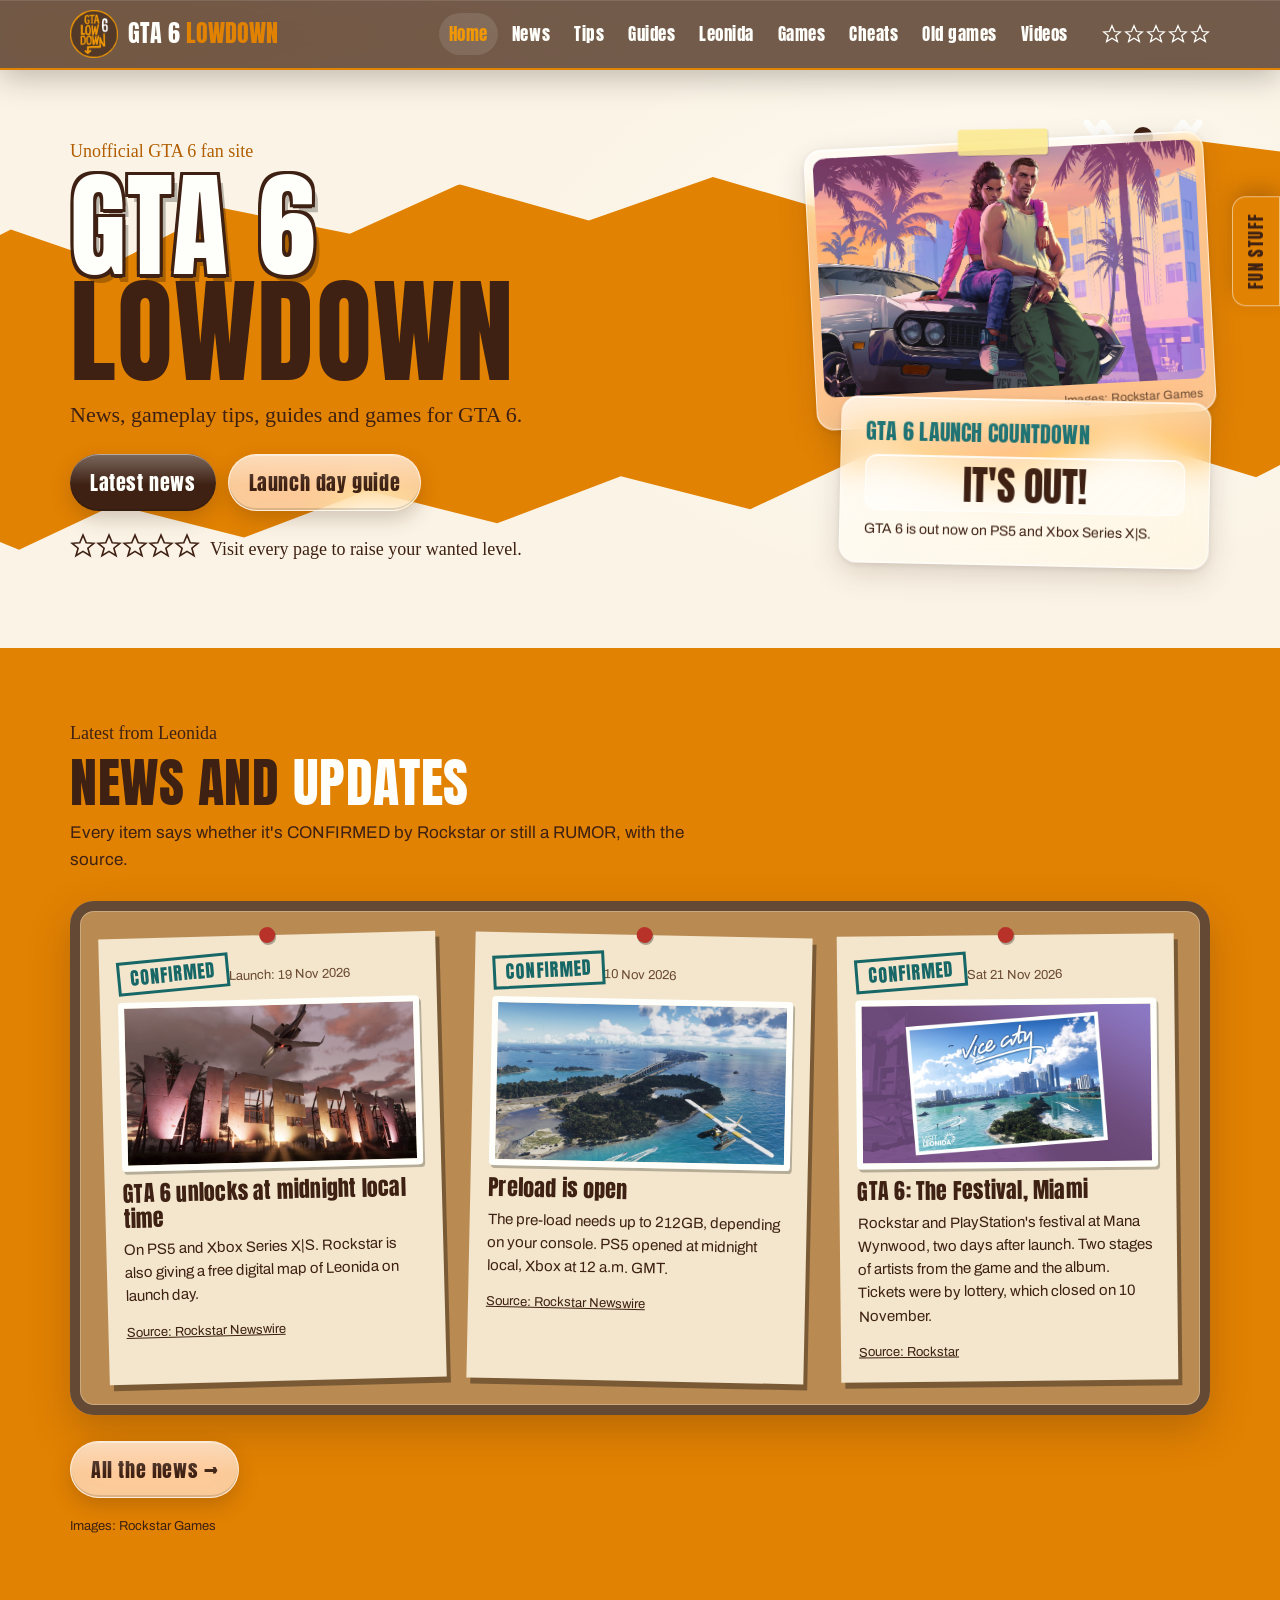
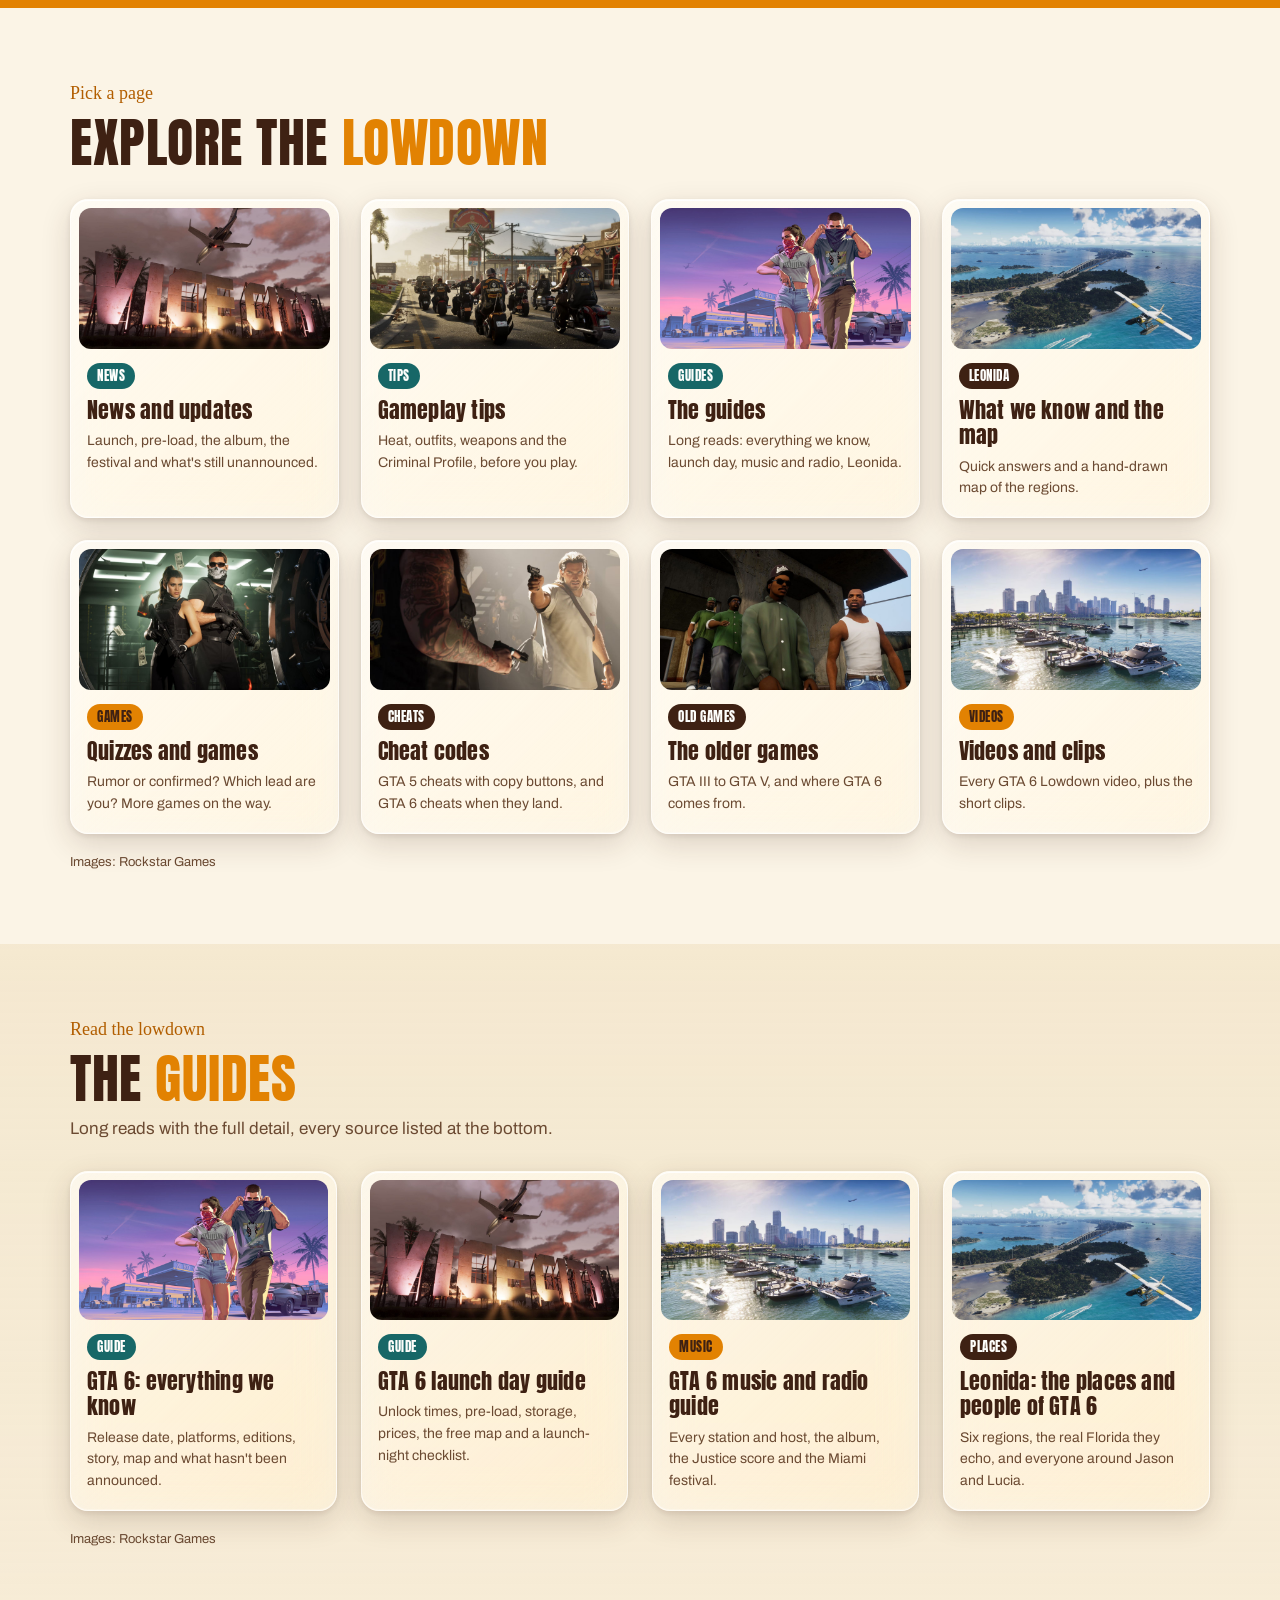
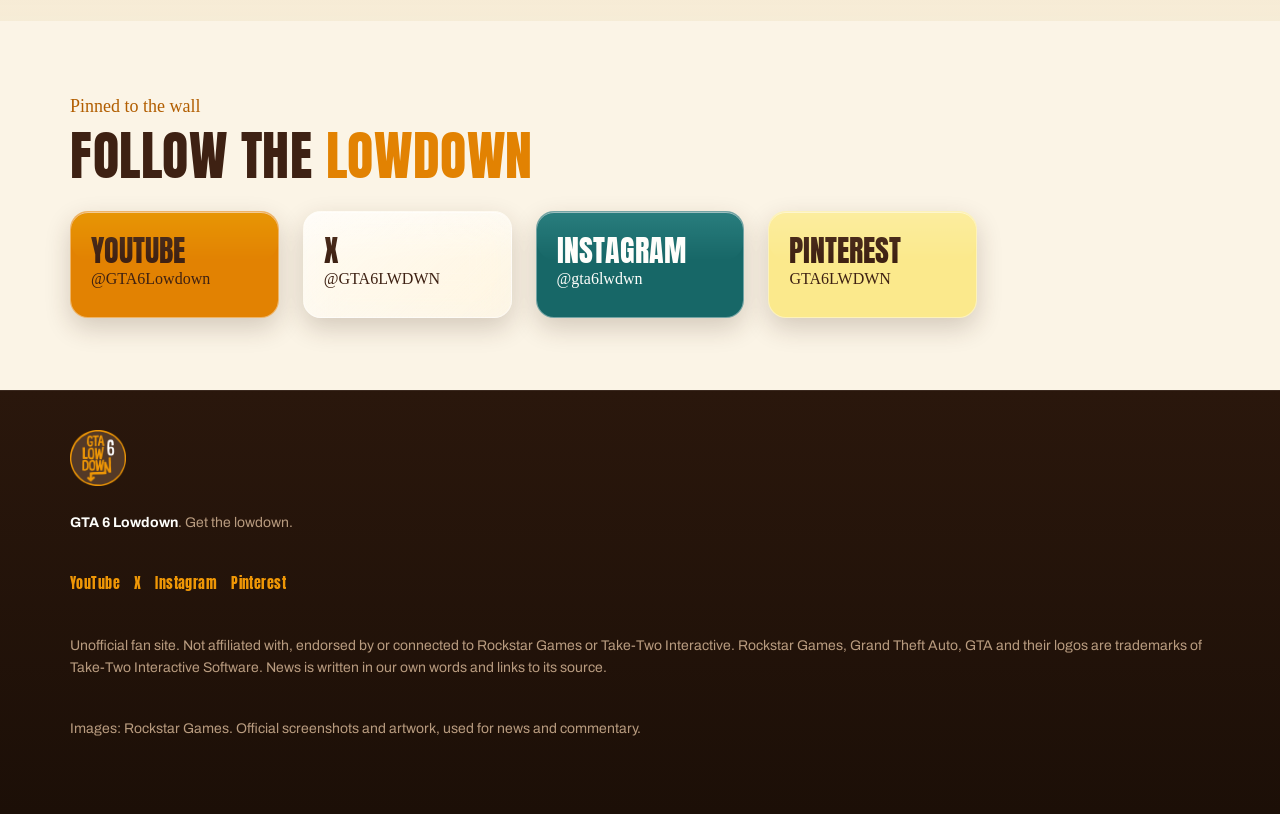
==== commit b9867496: "Add files via upload" ====
--- a/index.html
+++ b/index.html
@@ -10,7 +10,7 @@
 <meta name="theme-color" content="#3e2113">
 <title>GTA 6 Lowdown: GTA 6 news, tips, guides and games</title>
 <meta name="description" content="GTA 6 Lowdown: the latest GTA 6 news, gameplay tips, in-depth guides, quizzes and the older games explained. Unofficial fan site.">
-<link rel="canonical" href="https://gta6lowdown.github.io/GTA6Lowdown/">
+<link rel="canonical" href="https://gta6lowdown.github.io/">
 <link rel="preconnect" href="https://fonts.googleapis.com">
 <link rel="preconnect" href="https://fonts.gstatic.com" crossorigin>
 <link rel="stylesheet" href="https://fonts.googleapis.com/css2?family=Anton&family=Archivo:wght@400;600;700&family=Caveat:wght@600&family=Permanent+Marker&display=swap">
@@ -140,12 +140,11 @@
     <h2><span class="w">FUN</span> <span class="o">STUFF</span></h2>
     <div class="fun gc-card">
       <h3>G'S CACHE</h3>
-      <p>Every day a stash is hidden somewhere on this site. Find the little duffel bag and click it to collect.</p>
+      <p>Every day a stash is hidden somewhere on this site. Find the duffel bag and click it to collect.</p>
       <div class="gcstat" id="gcStatus">Out there somewhere</div>
       <div class="gchint" id="gcHint"></div>
-      <button class="btn paper" type="button" id="gcWarmer">Warmer</button>
-      <p class="gcsmall"><b id="gcTotal">$0</b> collected. <span id="gcMeta"></span></p>
-      <ul id="gcItems" aria-label="Your latest finds"></ul>
+      <p class="gcsmall"><b id="gcTotal">0</b> fun facts collected. <span id="gcMeta"></span></p>
+      <ul id="gcItems" aria-label="Your latest fun facts"></ul>
     </div>
     <div class="fun"><h3>WANTED LEVEL</h3><p>Visit every page of the site to earn all five stars. Your stars sit at the top of the page.</p><p id="starmsg" style="font-family:var(--marker);color:#b25e00"></p></div>
     <div class="fun"><h3>THE FACT MUG</h3><p>One random GTA 6 fact per click.</p><button class="btn orange" type="button" id="mug">Give me a fact</button><div class="factout" id="fact" aria-live="polite">Click the button.</div></div>
--- a/css/site.css
+++ b/css/site.css
@@ -388,12 +388,7 @@
 .railpanel .fun p{font-size:14px;margin:6px 0 10px}
 .railpanel .btn{font-size:16px;padding:9px 16px}
 .railclose{float:right;background:none;border:0;font-family:var(--display);font-size:16px;color:var(--brown);cursor:pointer;padding:4px 6px}
-@media (min-width:1500px){
-  body{padding-right:300px}
-  .funrail{top:72px}
-  .funrail .railtab,.funrail .railclose{display:none}
-  .funrail .railpanel{display:block}
-}
+.funrail.open .railtab{background:var(--brown);color:var(--orange-b)}
 @media (max-width:600px){.railpanel{width:min(300px,86vw)}.railtab{font-size:15px;padding:12px 8px}}
 
 /* G's Cache (v03) */
@@ -401,12 +396,10 @@
 .gc-card .gcsmall{font-size:13px;color:var(--muted)}
 .gc-card .gchint{font-family:var(--hand);font-size:22px;line-height:1.15;background:var(--sticky);border-radius:10px;padding:8px 10px;margin:8px 0}
 .gc-card ul{margin:6px 0 0;padding-left:18px;font-size:13px}
-.gcache{display:inline-flex;vertical-align:middle;width:30px;height:30px;margin-left:8px;padding:0;border:0;background:none;cursor:pointer;opacity:.9;transition:transform .2s}
+.gcache{display:inline-flex;vertical-align:middle;width:30px;height:30px;margin-left:8px;padding:0;border:0;background:none;cursor:pointer;opacity:0;transition:opacity .25s,transform .25s}
 .gcache svg{width:100%;height:100%;filter:drop-shadow(1px 2px 0 rgba(0,0,0,.3))}
-.gcache:hover,.gcache:focus-visible{transform:scale(1.25) rotate(-8deg);opacity:1}
-@media (prefers-reduced-motion:no-preference){.gcache{animation:gcwob 6s ease-in-out infinite}}
-@keyframes gcwob{0%,92%,100%{transform:none}94%{transform:rotate(-10deg)}96%{transform:rotate(8deg)}98%{transform:rotate(-4deg)}}
+.gcache:hover,.gcache:focus-visible{opacity:1;transform:scale(1.25) rotate(-8deg)}
 .gcfound{position:fixed;left:50%;top:50%;transform:translate(-50%,-50%);z-index:90;width:min(360px,90vw);text-align:center;padding:26px 22px;border-radius:22px;background:var(--glass),var(--paper);border:var(--glass-edge);box-shadow:0 30px 60px rgba(20,10,4,.35);-webkit-backdrop-filter:var(--blur);backdrop-filter:var(--blur)}
 .gcfound h3{font-size:34px;color:var(--teal)}
-.gcfound .amt{font-family:var(--display);font-size:46px;color:var(--brown)}
+.gcfound .amt{font-family:var(--hand);font-size:26px;line-height:1.2;color:var(--brown);background:var(--sticky);border-radius:12px;padding:12px 14px;margin:12px 0}
 .gcfound[hidden],#gcWarmer[hidden]{display:none}
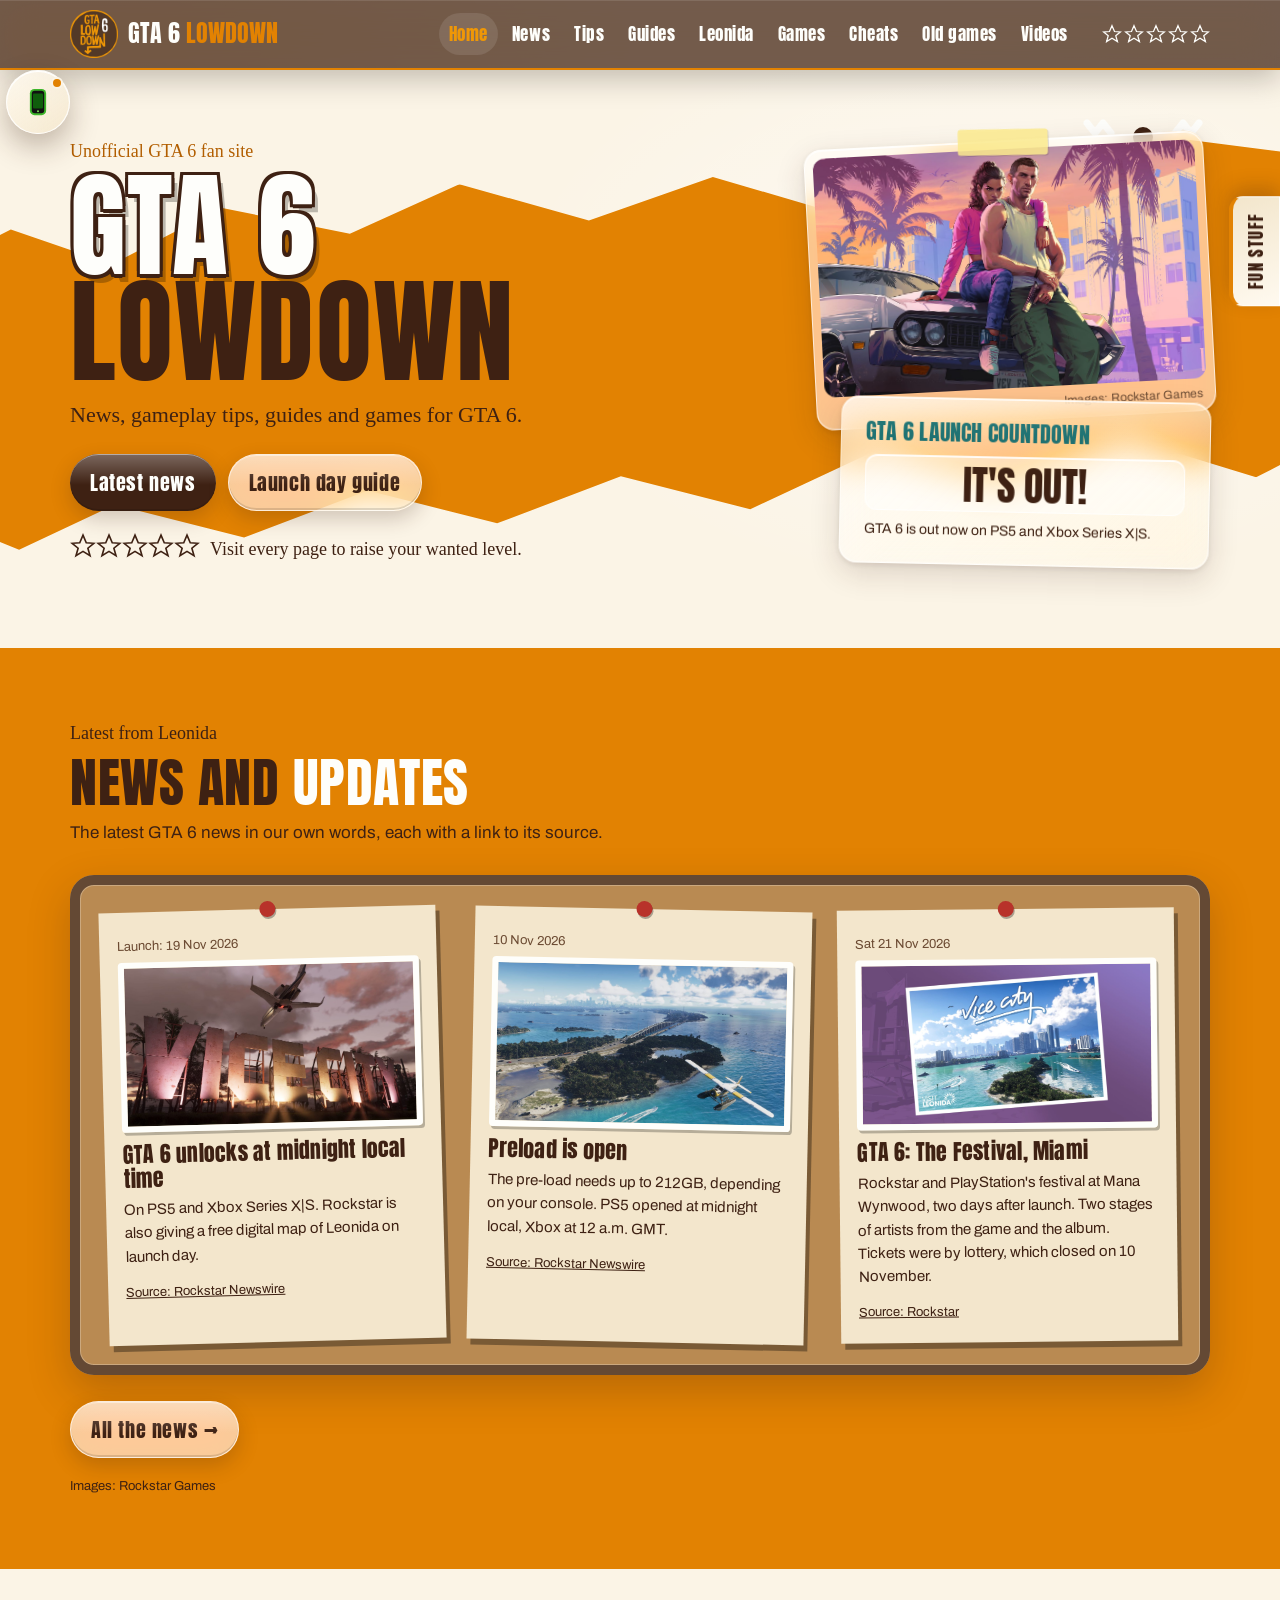
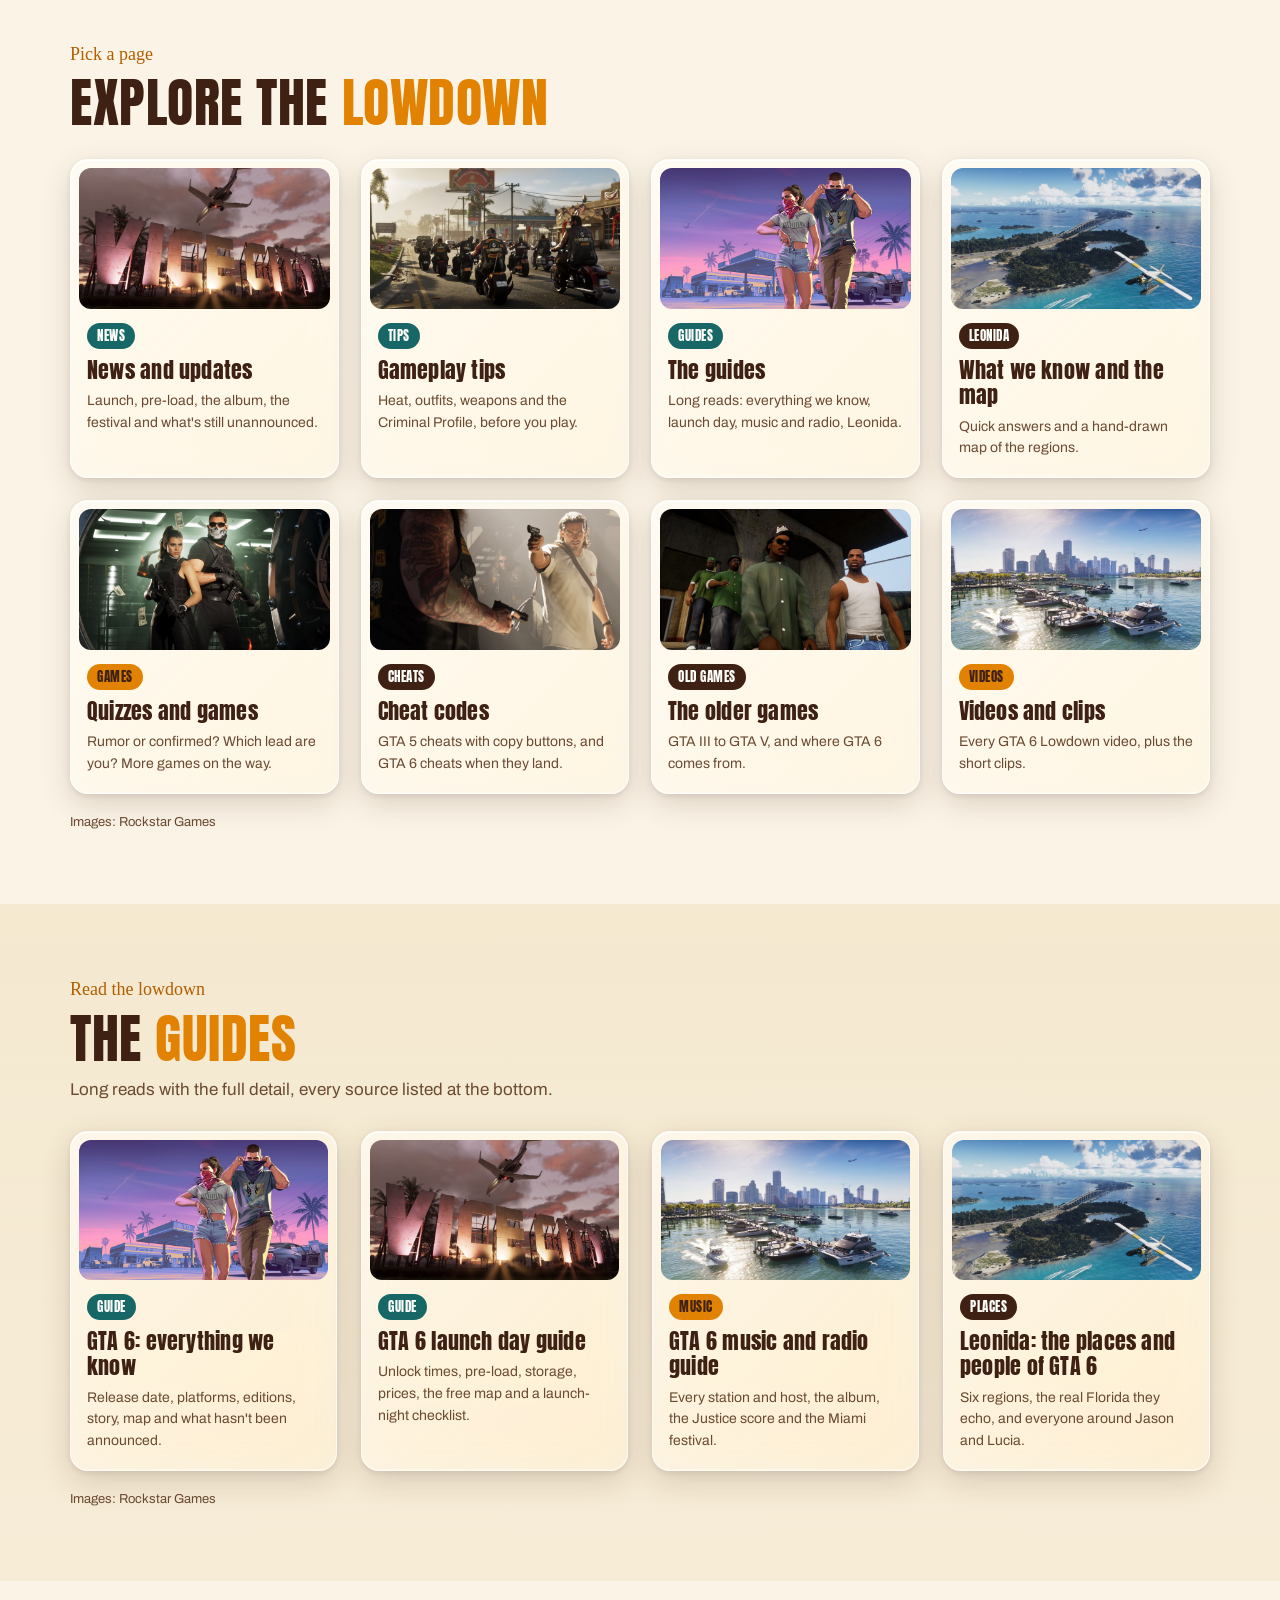
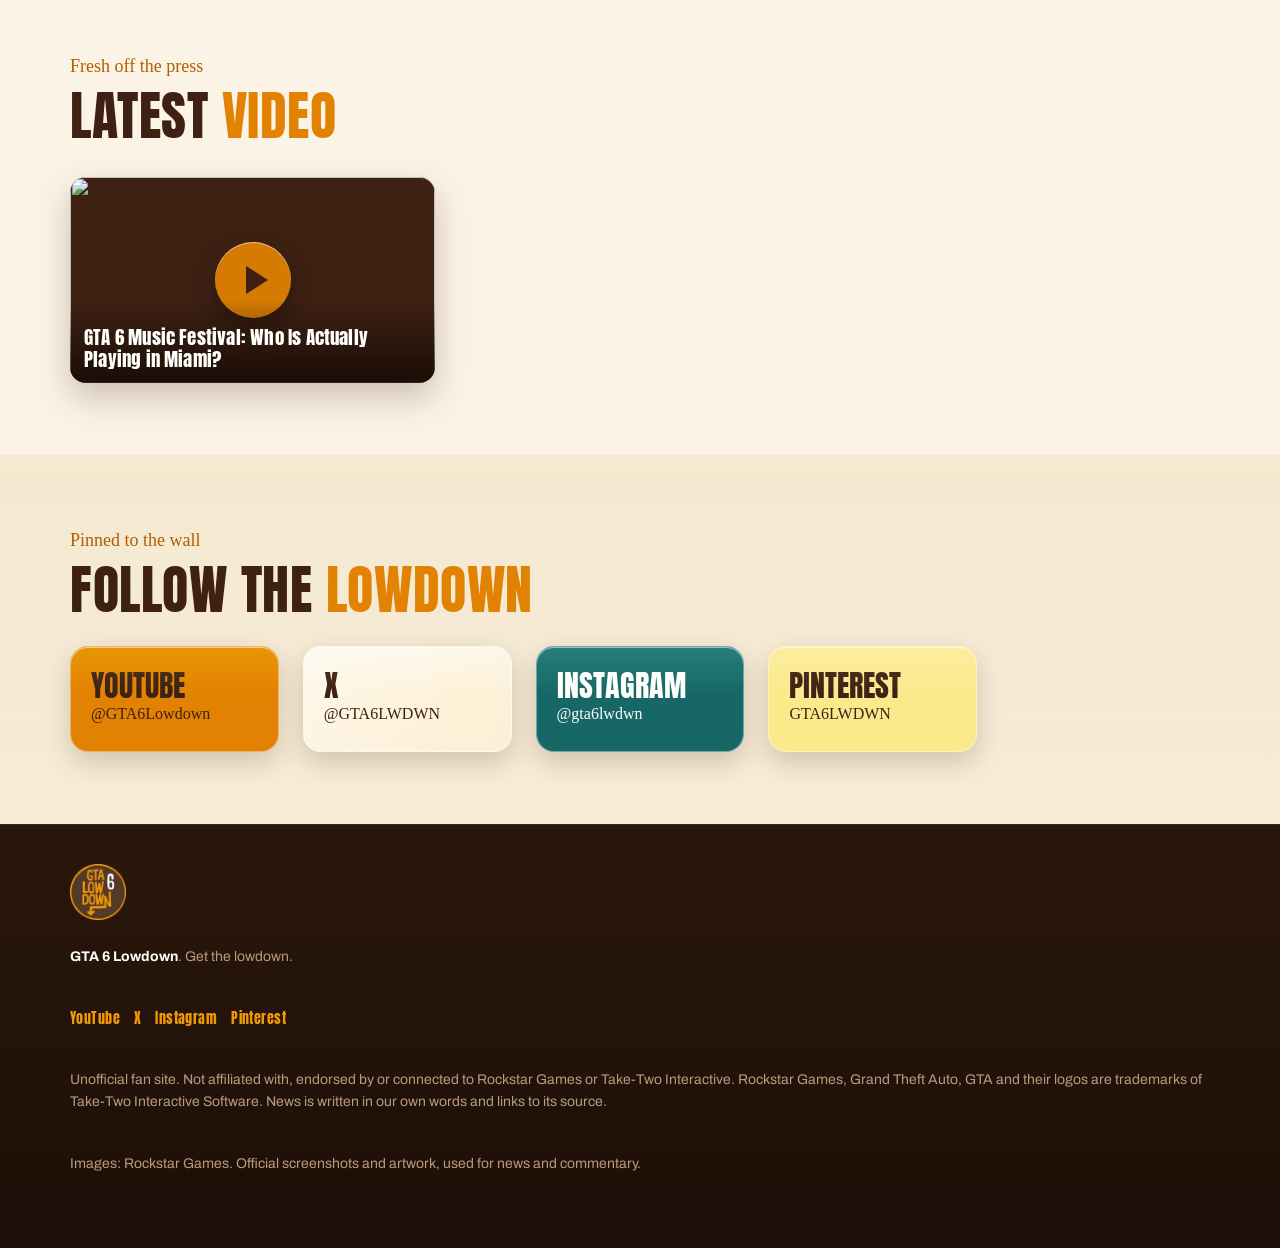
==== commit 92df2917: "Add files via upload" ====
--- a/index.html
+++ b/index.html
@@ -18,6 +18,7 @@
 {"@context":"https://schema.org","@type":"Organization","name":"GTA 6 Lowdown","url":"https://gta6lowdown.github.io/GTA6Lowdown","logo":"https://gta6lowdown.github.io/GTA6Lowdown/img/logo.png","description":"Unofficial GTA 6 fan channel: what's confirmed, what's rumor, and the older games explained.","sameAs":["https://www.youtube.com/@GTA6Lowdown","https://x.com/GTA6LWDWN","https://www.instagram.com/gta6lwdwn/","https://www.pinterest.com/GTA6LWDWN/"]}
 </script>
 <link rel="stylesheet" href="css/site.css">
+<link rel="stylesheet" href="css/extras.css">
 </head>
 <body data-page="home">
 <a class="skip" href="#main">Skip to content</a>
@@ -76,11 +77,11 @@
   <div class="wrap">
     <p class="kicker">Latest from Leonida</p>
     <h2><span class="w">NEWS AND</span> <span class="o">UPDATES</span></h2>
-    <p class="lede">Every item says whether it's CONFIRMED by Rockstar or still a RUMOR, with the source.</p>
+    <p class="lede">The latest GTA 6 news in our own words, each with a link to its source.</p>
     <div class="cork">
-      <article class="clip"><span class="stamp yes">CONFIRMED</span><time datetime="2026-11-19">Launch: 19 Nov 2026</time><img class="pic" src="img/news_vice-city-sign.jpg" alt="The Vice City sign at sunset, with a plane overhead" loading="lazy"><h3>GTA 6 unlocks at midnight local time</h3><p>On PS5 and Xbox Series X|S. Rockstar is also giving a free digital map of Leonida on launch day.</p><a class="src" href="https://www.rockstargames.com/newswire">Source: Rockstar Newswire</a></article>
-      <article class="clip"><span class="stamp yes">CONFIRMED</span><time datetime="2026-11-10">10 Nov 2026</time><img class="pic" src="img/news_leonida-keys.jpg" alt="A seaplane over the Leonida Keys" loading="lazy"><h3>Preload is open</h3><p>The pre-load needs up to 212GB, depending on your console. PS5 opened at midnight local, Xbox at 12 a.m. GMT.</p><a class="src" href="https://www.rockstargames.com/newswire">Source: Rockstar Newswire</a></article>
-      <article class="clip"><span class="stamp yes">CONFIRMED</span><time datetime="2026-11-21">Sat 21 Nov 2026</time><img class="pic" src="img/news_vice-city-postcard.jpg" alt="Official Vice City postcard artwork" loading="lazy"><h3>GTA 6: The Festival, Miami</h3><p>Rockstar and PlayStation's festival at Mana Wynwood, two days after launch. Two stages of artists from the game and the album. Tickets were by lottery, which closed on 10 November.</p><a class="src" href="https://www.rockstargames.com/VI/gtavi-thefestival">Source: Rockstar</a></article>
+      <article class="clip"><time datetime="2026-11-19">Launch: 19 Nov 2026</time><img class="pic" src="img/news_vice-city-sign.jpg" alt="The Vice City sign at sunset, with a plane overhead" loading="lazy"><h3>GTA 6 unlocks at midnight local time</h3><p>On PS5 and Xbox Series X|S. Rockstar is also giving a free digital map of Leonida on launch day.</p><a class="src" href="https://www.rockstargames.com/newswire">Source: Rockstar Newswire</a></article>
+      <article class="clip"><time datetime="2026-11-10">10 Nov 2026</time><img class="pic" src="img/news_leonida-keys.jpg" alt="A seaplane over the Leonida Keys" loading="lazy"><h3>Preload is open</h3><p>The pre-load needs up to 212GB, depending on your console. PS5 opened at midnight local, Xbox at 12 a.m. GMT.</p><a class="src" href="https://www.rockstargames.com/newswire">Source: Rockstar Newswire</a></article>
+      <article class="clip"><time datetime="2026-11-21">Sat 21 Nov 2026</time><img class="pic" src="img/news_vice-city-postcard.jpg" alt="Official Vice City postcard artwork" loading="lazy"><h3>GTA 6: The Festival, Miami</h3><p>Rockstar and PlayStation's festival at Mana Wynwood, two days after launch. Two stages of artists from the game and the album. Tickets were by lottery, which closed on 10 November.</p><a class="src" href="https://www.rockstargames.com/VI/gtavi-thefestival">Source: Rockstar</a></article>
     </div>
     <p class="more"><a class="btn paper" href="news.html">All the news &#8594;</a></p>
     <p class="credit">Images: Rockstar Games</p>
@@ -120,7 +121,15 @@
   </div>
 </section>
 
-<section id="follow">
+<section class="vsec">
+  <div class="wrap">
+    <p class="kicker">Fresh off the press</p>
+    <h2><span class="w">LATEST</span> <span class="o">VIDEO</span></h2>
+    <div class="vrow"><div class="vgrid2"><button class="yt" type="button" data-id="Kj4f632x-ns" data-title="GTA 6 Music Festival: Who Is Actually Playing in Miami?" aria-label="Play: GTA 6 Music Festival: Who Is Actually Playing in Miami?"><img src="https://i.ytimg.com/vi/Kj4f632x-ns/hqdefault.jpg" alt="" loading="lazy"><span class="ytplay"></span><span class="yttitle">GTA 6 Music Festival: Who Is Actually Playing in Miami?</span></button></div></div>
+  </div>
+</section>
+
+<section style="background:var(--panel)" id="follow">
   <div class="wrap">
     <p class="kicker">Pinned to the wall</p>
     <h2><span class="w">FOLLOW THE</span> <span class="o">LOWDOWN</span></h2>
@@ -170,5 +179,6 @@
 </footer>
 <div class="toast" id="toast" role="status" hidden></div>
 <script src="js/site.js"></script>
+<script src="js/extras.js"></script>
 </body>
 </html>
--- a/css/site.css
+++ b/css/site.css
@@ -379,7 +379,7 @@
 
 /* fun stuff side column (v03) */
 .funrail{position:fixed;right:0;top:76px;bottom:0;z-index:40;display:flex;align-items:flex-start;pointer-events:none}
-.railtab{pointer-events:auto;writing-mode:vertical-rl;transform:rotate(180deg);font-family:var(--display);letter-spacing:.08em;font-size:17px;color:var(--brown);background:var(--orange);border:1px solid rgba(255,255,255,.5);border-radius:0 14px 14px 0;padding:16px 10px;margin-top:120px;cursor:pointer;box-shadow:0 8px 20px rgba(62,33,19,.25)}
+.railtab{pointer-events:auto;writing-mode:vertical-rl;transform:rotate(180deg);font-family:var(--display);letter-spacing:.08em;font-size:17px;color:var(--brown);background:linear-gradient(160deg,#fffaf0,#f3e6cc);border:1.5px solid rgba(255,255,255,.9);border-right:4px solid var(--orange);border-radius:0 14px 14px 0;padding:16px 10px;margin-top:120px;cursor:pointer;box-shadow:0 8px 20px rgba(62,33,19,.25)}
 .railpanel{pointer-events:auto;width:300px;height:100%;overflow-y:auto;padding:18px 16px 30px;background:linear-gradient(160deg,rgba(255,250,240,.82),rgba(243,230,204,.72));border-left:1px solid rgba(255,255,255,.7);box-shadow:-10px 0 30px rgba(62,33,19,.15);-webkit-backdrop-filter:var(--blur);backdrop-filter:var(--blur);display:none}
 .funrail.open .railpanel{display:block}
 .railpanel h2{font-size:30px;margin:0 0 12px}
--- a/css/extras.css
+++ b/css/extras.css
@@ -0,0 +1,111 @@
+/* GTA 6 Lowdown: extras shared by every page (dark mode, video players, floating phone). 16 Nov 2026 */
+
+/* ---------- dark mode (lamp switch) ---------- */
+html[data-theme="dark"]{--ground:#1d110a;--text:#f6e7cc;--muted:#d9c09f;--panel:#2a180e;
+  --glass:linear-gradient(135deg,rgba(255,250,240,.93),rgba(243,230,204,.86))}
+html[data-theme="dark"] body{background:var(--ground);color:var(--text)}
+html[data-theme="dark"] body::before{opacity:.55}
+html[data-theme="dark"] section[style*="--panel"]{background:linear-gradient(180deg,#2a180e,#22140c)!important}
+html[data-theme="dark"] .hero{background:radial-gradient(700px 420px at 78% 40%,rgba(255,255,255,.08),transparent 70%),#1d110a}
+html[data-theme="dark"] .hero h1 .o{color:#fbe9cc}
+html[data-theme="dark"] .hero p.tag,html[data-theme="dark"] .wanted-hint{color:#fbe9cc}
+html[data-theme="dark"] .kicker{color:#ef9706}
+html[data-theme="dark"] .lede,html[data-theme="dark"] .credit,html[data-theme="dark"] .small{color:var(--muted)}
+html[data-theme="dark"] h2 .w{color:#fbe9cc}
+html[data-theme="dark"] .filters button{color:#3e2113}
+html[data-theme="dark"] section.band-or{background:#b86a03}
+html[data-theme="dark"] .mapnotes,html[data-theme="dark"] .mapnotes a{color:var(--text)}
+html[data-theme="dark"] .note{color:#3e2113}
+html[data-theme="dark"] .article,html[data-theme="dark"] .article p,html[data-theme="dark"] .article li{color:var(--text)}
+html[data-theme="dark"] .article h1,html[data-theme="dark"] .article h2,html[data-theme="dark"] .article h3{color:#fbe9cc}
+html[data-theme="dark"] .article a{color:#f2b04a}
+html[data-theme="dark"] .article .quick,html[data-theme="dark"] .article .toc,html[data-theme="dark"] .article .callout,
+html[data-theme="dark"] .article .tablewrap,html[data-theme="dark"] .article .related a{color:#3e2113}
+html[data-theme="dark"] .article .quick *,html[data-theme="dark"] .article .toc *,html[data-theme="dark"] .article .callout p,
+html[data-theme="dark"] .article .tablewrap *,html[data-theme="dark"] .article .related *{color:#3e2113}
+
+/* ---------- video players that play on the page ---------- */
+.vrow{margin-top:34px}
+.vrow h3{font-size:28px;margin-bottom:14px}
+.vrow .vgrid2{display:grid;grid-template-columns:repeat(auto-fill,minmax(300px,1fr));gap:22px}
+.yt{position:relative;display:block;width:100%;aspect-ratio:16/9;border:0;padding:0;border-radius:16px;overflow:hidden;cursor:pointer;
+  background:#3e2113;box-shadow:0 14px 34px rgba(62,33,19,.25),inset 0 1px 0 rgba(255,255,255,.3)}
+.yt img{position:absolute;inset:0;width:100%;height:100%;object-fit:cover}
+.yt .ytplay{position:absolute;left:50%;top:50%;width:76px;height:76px;margin:-38px 0 0 -38px;border-radius:50%;
+  background:rgba(226,130,2,.92);box-shadow:0 10px 24px rgba(0,0,0,.35),inset 0 1px 0 rgba(255,255,255,.5);transition:transform .2s}
+.yt .ytplay::after{content:"";position:absolute;left:31px;top:24px;border-left:22px solid #3e2113;border-top:14px solid transparent;border-bottom:14px solid transparent}
+.yt:hover .ytplay,.yt:focus-visible .ytplay{transform:scale(1.1)}
+.yt .yttitle{position:absolute;left:0;right:0;bottom:0;padding:26px 14px 12px;text-align:left;font:400 19px/1.15 "Anton",Impact,sans-serif;letter-spacing:.01em;color:#fefefb;
+  background:linear-gradient(180deg,transparent,rgba(20,10,4,.85))}
+.yt iframe{position:absolute;inset:0;width:100%;height:100%;border:0}
+.ytwrap{margin:26px 0}
+.ytwrap .ytcap{font-size:14px;color:#6b4a32;margin-top:8px}
+
+/* ---------- floating phone button ---------- */
+.phonefab{position:fixed;left:18px;top:62vh;z-index:70;width:64px;height:64px;border-radius:50%;border:1.5px solid rgba(255,255,255,.85);
+  background:linear-gradient(145deg,rgba(255,250,240,.92),rgba(243,230,204,.82));box-shadow:0 12px 30px rgba(62,33,19,.32),inset 0 1px 0 #fff;
+  -webkit-backdrop-filter:blur(14px) saturate(160%);backdrop-filter:blur(14px) saturate(160%);cursor:grab;touch-action:none;display:flex;align-items:center;justify-content:center;padding:0}
+.phonefab.drag{cursor:grabbing;transform:scale(1.08)}
+.phonefab svg{width:30px;height:30px;pointer-events:none}
+.phonefab .dot{position:absolute;right:6px;top:6px;width:12px;height:12px;border-radius:50%;background:#e28202;border:2px solid #fbf4e6}
+@media (prefers-reduced-motion:no-preference){.phonefab{animation:fabbob 4s ease-in-out infinite}.phonefab.drag{animation:none}}
+@keyframes fabbob{0%,100%{translate:0 0}50%{translate:0 -5px}}
+
+/* ---------- the phone ---------- */
+.lphone{position:fixed;left:96px;bottom:14px;z-index:95}
+.lphone[hidden]{display:none}
+@media (max-width:640px){.lphone{left:50%;bottom:10px;transform:translateX(-50%)}}
+.phonefab.on{background:linear-gradient(145deg,#8fe36a,#3db52a);border-color:#d8f5cc}
+/* green shell, black face, glossy green wallpaper, icon grid, soft-key bar (inspired by Franklin's phone; own design) */
+.lp-frame{position:relative;width:min(340px,92vw);height:min(690px,86vh);border-radius:54px;padding:10px;
+  background:linear-gradient(145deg,#8fe36a 0%,#3db52a 30%,#25901c 70%,#58c63e 100%);
+  box-shadow:0 40px 90px rgba(0,0,0,.55),inset 0 2px 2px rgba(255,255,255,.6),inset 0 -3px 4px rgba(0,60,0,.45)}
+.lp-frame::before{content:"";position:absolute;right:-5px;top:150px;width:6px;height:70px;border-radius:0 4px 4px 0;background:#2a8a20;box-shadow:0 100px 0 #2a8a20}
+.lp-face{position:relative;height:100%;border-radius:48px;background:linear-gradient(180deg,#1b1d1f,#0b0c0d);padding:34px 12px 14px;display:flex;flex-direction:column;
+  box-shadow:inset 0 1px 0 rgba(255,255,255,.18)}
+.lp-brand{position:absolute;top:10px;left:0;right:0;text-align:center;font:italic 700 13px "Archivo",sans-serif;letter-spacing:.04em;color:#e8f4e4}
+.lp-brand span{color:#7cdc5a}
+.lp-screen{position:relative;flex:1;border-radius:10px;overflow:hidden;background:#000;display:flex;flex-direction:column;border:1px solid #2c2f31}
+.lp-status{display:grid;grid-template-columns:1fr auto 1fr;align-items:center;padding:6px 10px 2px;color:#fff;font:700 13px "Archivo",sans-serif;background:#000}
+.lp-status .bat{display:inline-block;width:20px;height:9px;border:1.5px solid #fff;border-radius:2px;position:relative}
+.lp-status .bat::after{content:"";position:absolute;inset:1px 5px 1px 1px;background:#7cdc5a}
+.lp-status .day{font-size:12px;font-weight:600;display:block;margin-top:2px}
+.lp-status .clock{font:400 24px "Anton",Impact,sans-serif;letter-spacing:.02em}
+.lp-status .sig{justify-self:end;display:flex;align-items:flex-end;gap:2px;height:12px}
+.lp-status .sig i{display:block;width:3px;background:#fff;border-radius:1px}
+.lp-x{position:absolute;right:-12px;top:-12px;z-index:3;width:34px;height:34px;border-radius:50%;border:2px solid #d8f5cc;background:#1b1d1f;color:#fff;font:700 15px "Archivo",sans-serif;cursor:pointer;box-shadow:0 6px 14px rgba(0,0,0,.4)}
+.lp-x:hover,.lp-x:focus-visible{background:#3db52a}
+.lp-title{position:relative;text-align:center;color:#fff;font:600 17px "Archivo",sans-serif;padding:4px 0 7px;border-bottom:1px solid #444;background:#000;min-height:34px}
+.lp-back{position:absolute;left:8px;top:2px;background:#3db52a;color:#06240a;border:0;border-radius:999px;font:800 13px "Archivo",sans-serif;padding:5px 11px;cursor:pointer;
+  box-shadow:inset 0 1px 0 rgba(255,255,255,.5),0 0 0 2px rgba(124,220,90,.35)}
+.lp-back[hidden]{display:none}
+.lp-back:hover,.lp-back:focus-visible{background:#7cdc5a}
+@media (prefers-reduced-motion:no-preference){.lp-back{animation:backpulse 2.4s ease-in-out 3}}
+@keyframes backpulse{0%,100%{box-shadow:inset 0 1px 0 rgba(255,255,255,.5),0 0 0 2px rgba(124,220,90,.35)}50%{box-shadow:inset 0 1px 0 rgba(255,255,255,.5),0 0 0 7px rgba(124,220,90,.15)}}
+.lp-name{display:inline-block;padding-left:64px}
+.lp-back[hidden]+.lp-name{padding-left:0}
+.lp-body{position:relative;flex:1;overflow:hidden;
+  background:radial-gradient(circle at 50% 40%,rgba(124,220,90,.35),transparent 60%),
+    radial-gradient(circle,rgba(0,0,0,.35) 1.4px,transparent 1.6px) 0 0/9px 9px,
+    linear-gradient(160deg,#0f5d0c,#0a3d08 55%,#041f03)}
+.lp-grid{display:grid;grid-template-columns:repeat(3,1fr);gap:16px 10px;padding:22px 16px}
+.lp-app{display:flex;flex-direction:column;align-items:center;gap:6px;background:none;border:0;cursor:pointer;padding:0;color:#e9f6e4;font:600 11px "Archivo",sans-serif;letter-spacing:.02em;text-decoration:none}
+.lp-app .ic{width:62px;height:62px;border-radius:14px;display:flex;align-items:center;justify-content:center;
+  background:linear-gradient(180deg,rgba(255,255,255,.18),rgba(255,255,255,0) 55%),var(--c,#5a5f63);
+  box-shadow:0 4px 8px rgba(0,0,0,.45),inset 0 1px 0 rgba(255,255,255,.45),inset 0 -2px 0 rgba(0,0,0,.25)}
+.lp-app .ic svg{width:34px;height:34px}
+.lp-app:hover .ic,.lp-app:focus-visible .ic,.lp-app.sel .ic{outline:3px solid #7cdc5a;outline-offset:2px}
+.lp-feed{position:absolute;inset:0;overflow-y:auto;scroll-snap-type:y mandatory;overscroll-behavior:contain;scrollbar-width:none;background:#000}
+.lp-feed[hidden]{display:none}
+.lp-feed::-webkit-scrollbar{display:none}
+.lp-slide{position:relative;height:100%;scroll-snap-align:start;scroll-snap-stop:always;background:#000;display:flex;align-items:center;justify-content:center}
+/* crop Instagram's own header and footer so only the clip shows */
+.lp-media{position:relative;height:100%;aspect-ratio:9/16;max-width:100%;overflow:hidden;background:#000}
+.lp-media iframe{position:absolute;left:0;top:-54px;width:100%;height:calc(100% + 400px);border:0;background:#000}
+/* sized by extras.js so the 9:16 clip fills the screen (Instagram shows it inside a 4:5 box with a 54px header) */
+.lp-select{height:30px;display:flex;align-items:center;justify-content:center;background:linear-gradient(180deg,#5c6063,#3a3d40);border-top:1px solid #777;color:#7cdc5a;font:700 13px "Archivo",sans-serif;letter-spacing:.03em}
+.lp-keys{display:grid;grid-template-columns:repeat(4,1fr);align-items:center;height:46px;margin-top:6px}
+.lp-keys button,.lp-keys a{background:none;border:0;cursor:pointer;height:100%;display:flex;align-items:center;justify-content:center}
+.lp-keys svg{width:22px;height:22px}
+.lp-keys button:hover svg,.lp-keys button:focus-visible svg,.lp-keys a:hover svg,.lp-keys a:focus-visible svg{filter:drop-shadow(0 0 4px #7cdc5a)}
+.lp-select{font-size:12px!important;color:#cfeec3!important;font-weight:600!important}
